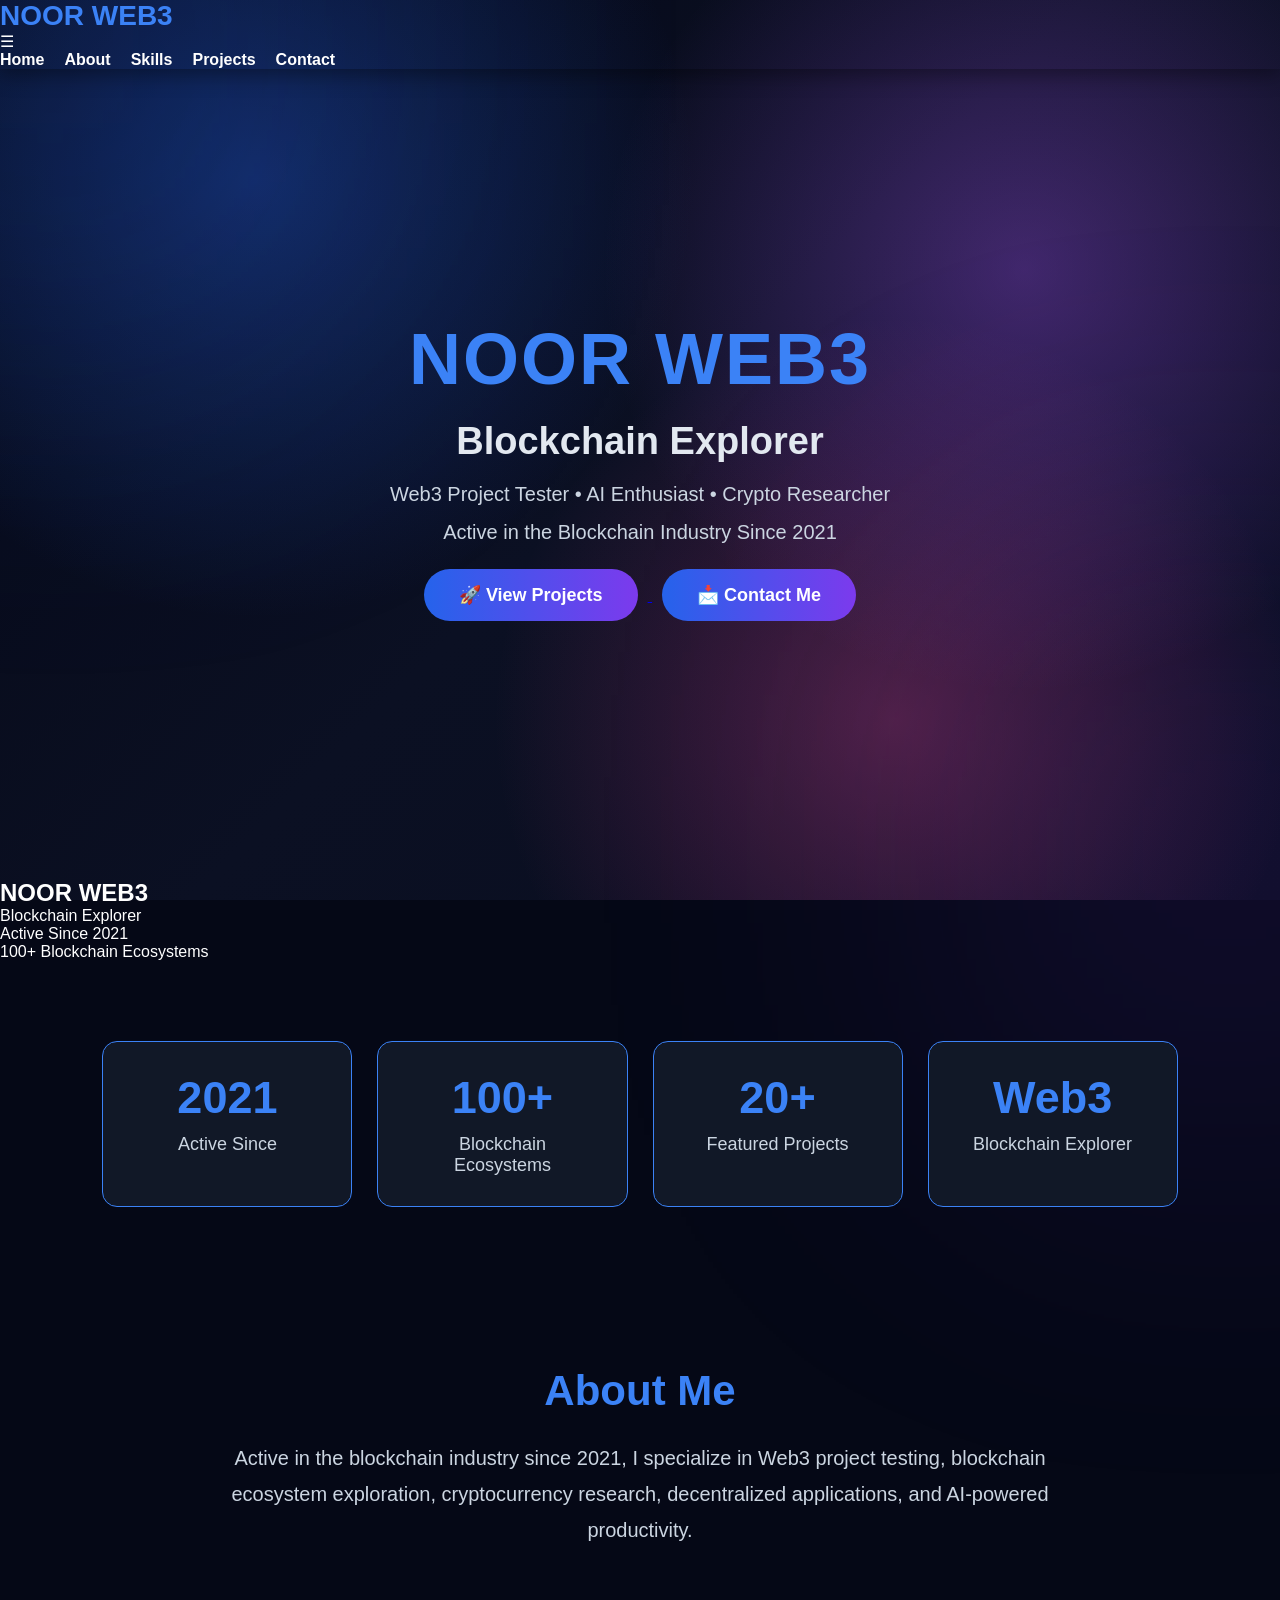
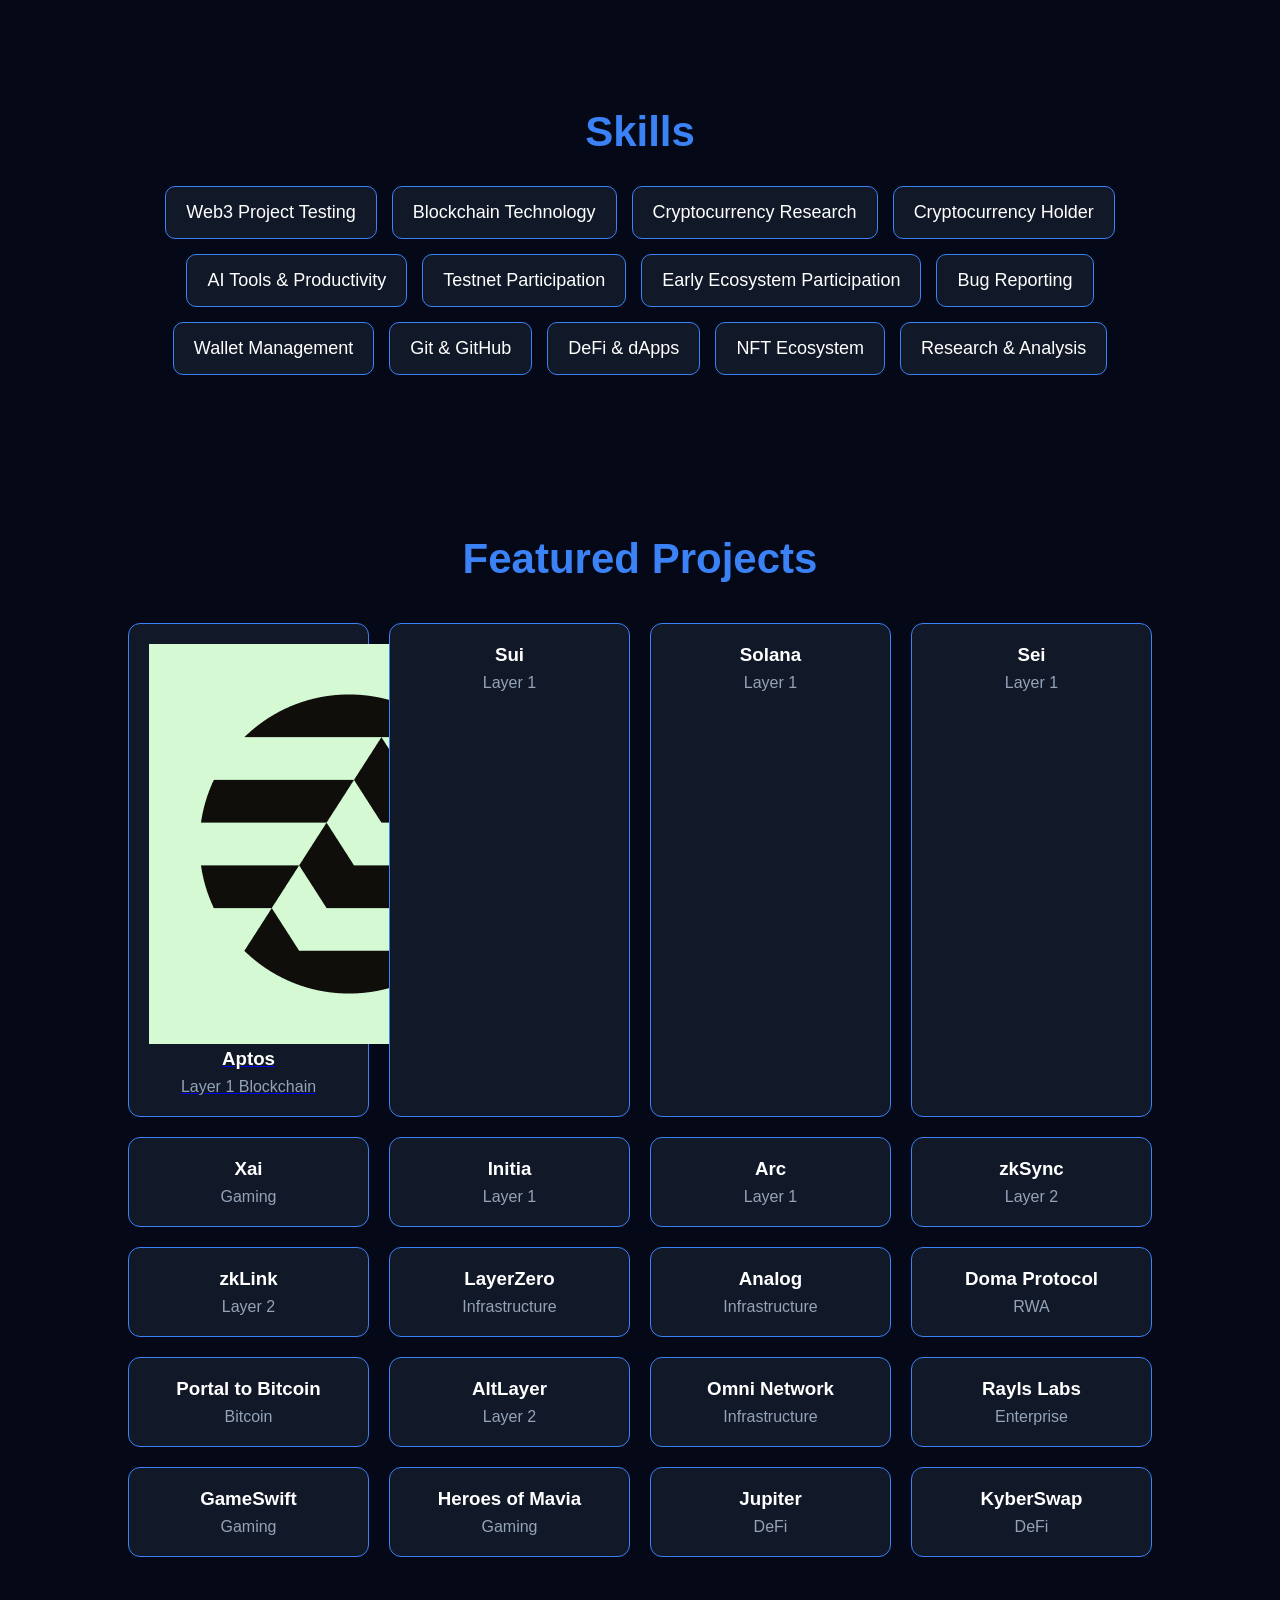
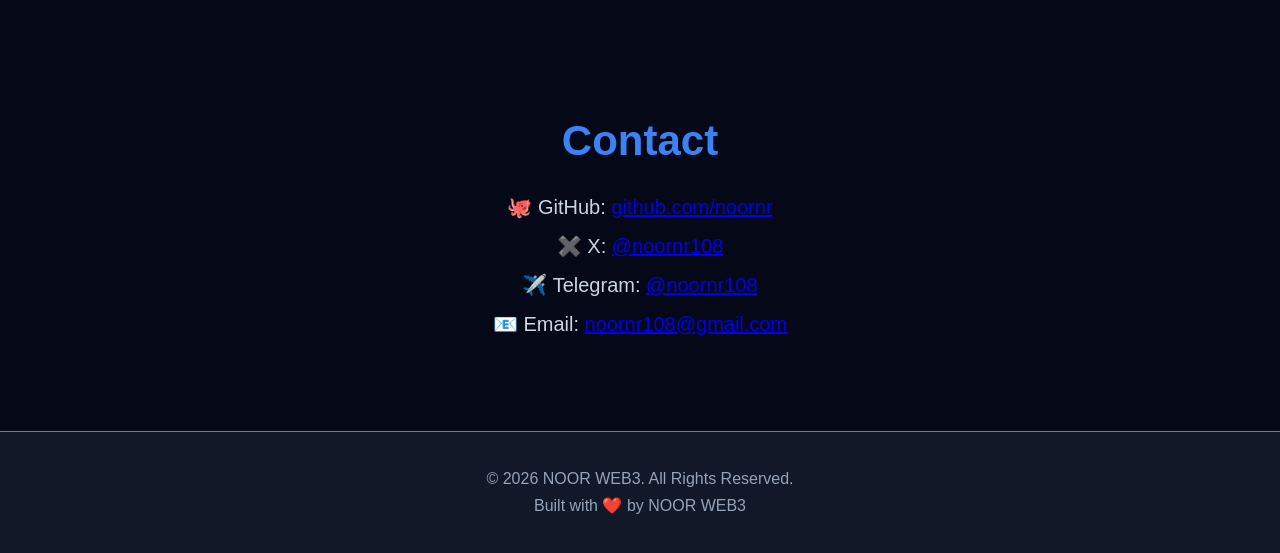
==== index.html @ 685652aa "Add type attribute to favicon link" ====
<!DOCTYPE html>
<html lang="en">
<head>
<meta charset="UTF-8">
<meta name="viewport" content="width=device-width, initial-scale=1.0">
<title>NOOR WEB3</title>
<link rel="stylesheet" href="style.css">
  <link rel="icon" type="image/png" href="assets/images/favicon.png">
</head>
<body>

<nav>

<div class="logo">NOOR WEB3</div>

<div class="menu-btn" id="menuBtn">
☰
</div>

<ul id="navMenu">
<li><a href="#home">Home</a></li>
<li><a href="#about">About</a></li>
<li><a href="#skills">Skills</a></li>
<li><a href="#projects">Projects</a></li>
<li><a href="#contact">Contact</a></li>
</ul>

</nav>
<section id="home" class="hero">

<div class="glass-card">

<h1>NOOR WEB3</h1>

<h2>Blockchain Explorer</h2>

<p>
Web3 Project Tester • AI Enthusiast • Crypto Researcher
</p>

<p>
Active in the Blockchain Industry Since 2021
</p>

<a href="#projects">
<button>🚀 View Projects</button>
</a>

<a href="#contact">
<button>📩 Contact Me</button>
</a>

</div>

</section>
  <section class="profile glass-card">

<h2>NOOR WEB3</h2>

<p>Blockchain Explorer</p>

<p>Active Since 2021</p>

<p>100+ Blockchain Ecosystems</p>

  </section>
  <section class="stats">

<div class="card">
<h3>2021</h3>
<p>Active Since</p>
</div>

<div class="card">
<h3>100+</h3>
<p>Blockchain Ecosystems</p>
</div>

<div class="card">
<h3>20+</h3>
<p>Featured Projects</p>
</div>

<div class="card">
<h3>Web3</h3>
<p>Blockchain Explorer</p>
</div>

  </section>
<section id="about" class="about">

<h2>About Me</h2>

<p>
Active in the blockchain industry since 2021, I specialize in Web3 project testing, blockchain ecosystem exploration, cryptocurrency research, decentralized applications, and AI-powered productivity.
</p>
</section>
  <section id="skills" class="skills">

<h2>Skills</h2>

<div class="skill-box">

<div>Web3 Project Testing</div>
<div>Blockchain Technology</div>
<div>Cryptocurrency Research</div>
<div>Cryptocurrency Holder</div>
<div>AI Tools & Productivity</div>
<div>Testnet Participation</div>
<div>Early Ecosystem Participation</div>
<div>Bug Reporting</div>
<div>Wallet Management</div>
<div>Git & GitHub</div>
<div>DeFi & dApps</div>
<div>NFT Ecosystem</div>
<div>Research & Analysis</div>

</div>

  </section>
  <section id="projects" class="projects">

<h2>Featured Projects</h2>

<div class="project-grid">

<a href="https://aptosfoundation.org/" target="_blank" class="project-link">
<div class="project-card">

<img src="assets/images/projects/aptos.png" alt="Aptos Logo">

<h3>Aptos</h3>

<p>Layer 1 Blockchain</p>

</div>
</a>
<div class="project-card"><h3>Sui</h3><p>Layer 1</p></div>
<div class="project-card"><h3>Solana</h3><p>Layer 1</p></div>
<div class="project-card"><h3>Sei</h3><p>Layer 1</p></div>
<div class="project-card"><h3>Xai</h3><p>Gaming</p></div>
<div class="project-card"><h3>Initia</h3><p>Layer 1</p></div>
<div class="project-card"><h3>Arc</h3><p>Layer 1</p></div>
<div class="project-card"><h3>zkSync</h3><p>Layer 2</p></div>
<div class="project-card"><h3>zkLink</h3><p>Layer 2</p></div>
<div class="project-card"><h3>LayerZero</h3><p>Infrastructure</p></div>
<div class="project-card"><h3>Analog</h3><p>Infrastructure</p></div>
<div class="project-card"><h3>Doma Protocol</h3><p>RWA</p></div>
<div class="project-card"><h3>Portal to Bitcoin</h3><p>Bitcoin</p></div>
<div class="project-card"><h3>AltLayer</h3><p>Layer 2</p></div>
<div class="project-card"><h3>Omni Network</h3><p>Infrastructure</p></div>
<div class="project-card"><h3>Rayls Labs</h3><p>Enterprise</p></div>
<div class="project-card"><h3>GameSwift</h3><p>Gaming</p></div>
<div class="project-card"><h3>Heroes of Mavia</h3><p>Gaming</p></div>
<div class="project-card"><h3>Jupiter</h3><p>DeFi</p></div>
<div class="project-card"><h3>KyberSwap</h3><p>DeFi</p></div>

</div>

  </section>

<section id="contact" class="contact">

<h2>Contact</h2>

<p>🐙 GitHub:
<a href="https://github.com/noornr" target="_blank">
github.com/noornr
</a>
</p>

<p>✖️ X:
<a href="https://x.com/noornr108" target="_blank">
@noornr108
</a>
</p>

<p>✈️ Telegram:
<a href="https://t.me/noornr108" target="_blank">
@noornr108
</a>
</p>

<p>📧 Email:
<a href="mailto:noornr108@gmail.com">
noornr108@gmail.com
</a>
</p>
</section>
<footer>

<p>© 2026 NOOR WEB3. All Rights Reserved.</p>

<p>Built with ❤️ by NOOR WEB3</p>

</footer>
  <button id="topBtn">⬆ Top</button>
<script src="script.js"></script>

</body>
</html>
---- style.css ----
body{
font-family:Arial,sans-serif;
background:#050816;
background-image:
radial-gradient(circle at 20% 20%,rgba(37,99,235,.35),transparent 35%),
radial-gradient(circle at 80% 30%,rgba(168,85,247,.35),transparent 35%),
radial-gradient(circle at 70% 80%,rgba(236,72,153,.30),transparent 35%),
linear-gradient(135deg,#050816,#0b1023,#090d1f);
background-attachment:fixed;
color:#fff;
overflow-x:hidden;
}
html{
scroll-behavior:smooth;
}
*{
margin:0;
padding:0;
box-sizing:border-box;
}

.logo{
font-size:28px;
font-weight:bold;
color:#3b82f6;
}

nav ul{
display:flex;
list-style:none;
gap:20px;
}

nav ul li a{
color:white;
text-decoration:none;
font-weight:bold;
transition:.3s;
}

nav ul li a:hover{
color:#3b82f6;
}
.hero{
height:90vh;
display:flex;
flex-direction:column;
justify-content:center;
align-items:center;
text-align:center;
padding:20px;
position:relative;
overflow:hidden;
}
.hero h1{
font-size:72px;
font-weight:800;
letter-spacing:2px;
color:#3b82f6;
animation:glow 2s infinite;
margin-bottom:20px;
}

.hero h2{
font-size:38px;
color:#e2e8f0;
margin-bottom:20px;
font-weight:600;
}

.hero p{
font-size:20px;
color:#cbd5e1;
margin-bottom:15px;
}
.stats{
display:grid;
grid-template-columns:repeat(auto-fit,minmax(220px,1fr));
gap:25px;
padding:80px 8%;
}

.card{
background:#111827;
border:1px solid #3b82f6;
border-radius:15px;
padding:30px;
text-align:center;
transition:all .4s ease;
cursor:pointer;
}

.card:hover{
transform:translateY(-12px) scale(1.05);
box-shadow:0 0 30px rgba(59,130,246,.8);
border-color:#60a5fa;
}

.card h3{
font-size:45px;
color:#3b82f6;
margin-bottom:10px;
}

.card p{
color:#cbd5e1;
font-size:18px;
}
.about{
padding:80px 10%;
text-align:center;
}

.about h2{
font-size:42px;
color:#3b82f6;
margin-bottom:25px;
}

.about p{
max-width:900px;
margin:auto;
font-size:20px;
line-height:1.8;
color:#cbd5e1;
}
.projects{
padding:80px 10%;
text-align:center;
}

.projects h2{
font-size:42px;
color:#3b82f6;
margin-bottom:40px;
}

.project-grid{
display:grid;
grid-template-columns:repeat(auto-fit,minmax(220px,1fr));
gap:20px;
}

.project-card{
background:#111827;
border:1px solid #3b82f6;
border-radius:12px;
padding:20px;
transition:.3s;
}

.project-card:hover{
transform:translateY(-8px);
box-shadow:0 0 20px rgba(59,130,246,.5);
}

.project-card h3{
color:#fff;
margin-bottom:8px;
}

.project-card p{
color:#94a3b8;
}
.skills{
padding:80px 10%;
text-align:center;
}

.skills h2{
font-size:42px;
color:#3b82f6;
margin-bottom:30px;
}

.skill-box{
display:flex;
flex-wrap:wrap;
justify-content:center;
gap:15px;
}

.skill-box div{
background:#111827;
border:1px solid #3b82f6;
padding:15px 20px;
border-radius:10px;
font-size:18px;
transition:.3s;
}

.skill-box div:hover{
transform:translateY(-5px);
background:#1e293b;
}

.contact{
padding:80px 10%;
text-align:center;
}

.contact h2{
font-size:42px;
color:#3b82f6;
margin-bottom:30px;
}

.contact p{
font-size:20px;
color:#cbd5e1;
margin:15px 0;
}
nav{
z-index:1000;
box-shadow:0 5px 20px rgba(0,0,0,.4);
}

button{
padding:15px 35px;
margin:10px;
border:none;
border-radius:50px;
background:linear-gradient(90deg,#2563eb,#7c3aed);
color:white;
font-size:18px;
font-weight:bold;
cursor:pointer;
transition:.3s;
}

button:hover{
transform:translateY(-4px);
box-shadow:0 0 25px rgba(59,130,246,.7);
}
footer{
padding:30px;
background:#111827;
text-align:center;
border-top:1px solid #3b82f6;
}

footer p{
margin:8px 0;
color:#94a3b8;
font-size:16px;
}
body::before{
content:"";
position:fixed;
top:-200px;
left:-200px;
width:500px;
height:500px;
background:#2563eb;
filter:blur(180px);
opacity:.15;
z-index:-1;
}

body::after{
content:"";
position:fixed;
bottom:-200px;
right:-200px;
width:500px;
height:500px;
background:#7c3aed;
filter:blur(180px);
opacity:.15;
z-index:-1;
}
.project-card:hover{
transform:translateY(-10px) scale(1.03);
box-shadow:0 0 30px rgba(59,130,246,.6);
}
@keyframes glow{
0%{
text-shadow:0 0 5px #3b82f6;
}
50%{
text-shadow:0 0 20px #3b82f6,0 0 40px #7c3aed;
}
100%{
text-shadow:0 0 5px #3b82f6;
}
a{
color:#60a5fa;
text-decoration:none;
}

a:hover{
color:#93c5fd;
}
#topBtn{
position:fixed;
bottom:20px;
right:20px;
padding:12px 18px;
border:none;
border-radius:50%;
background:#2563eb;
color:white;
font-size:18px;
cursor:pointer;
display:none;
box-shadow:0 0 20px rgba(37,99,235,.6);
z-index:999;
}

#topBtn:hover{
background:#1d4ed8;
}
.project-link{
text-decoration:none;
color:inherit;
display:block;
}

.project-link:hover{
text-decoration:none;
}

.project-card img{
width:70px;
height:70px;
object-fit:contain;
margin-bottom:15px;
display:block;
margin-left:auto;
margin-right:auto;
}
@media (max-width:768px){

nav{
flex-direction:column;
padding:15px;
}

nav ul{
flex-wrap:wrap;
justify-content:center;
gap:12px;
margin-top:15px;
}

.hero h1{
font-size:48px;
}

.hero h2{
font-size:28px;
}

.hero p{
font-size:18px;
}

.stats,
.project-grid{
grid-template-columns:1fr;
}

.profile{
margin:30px 15px;
}

button{
width:100%;
max-width:300px;
}

}
.menu-btn{
display:none;
font-size:30px;
cursor:pointer;
color:white;
}

@media(max-width:768px){

.menu-btn{
display:block;
}

nav ul{
display:none;
flex-direction:column;
width:100%;
text-align:center;
margin-top:20px;
}

nav ul.active{
display:flex;
}

}
.hidden{
opacity:0;
transform:translateY(50px);
transition:all .8s ease;
}

.show{
opacity:1;
transform:translateY(0);
}
.hero-buttons{
display:flex;
gap:20px;
flex-wrap:wrap;
justify-content:center;
margin-top:25px;
}

.typing{
font-size:22px;
font-weight:bold;
color:#60a5fa;
}

.since{
font-size:18px;
color:#94a3b8;
margin-top:10px;
}
.hero{
position:relative;
overflow:hidden;
}

.hero::before{
content:"";
position:absolute;
width:350px;
height:350px;
background:#2563eb;
border-radius:50%;
filter:blur(140px);
top:-120px;
left:-120px;
opacity:.25;
z-index:-1;
}

.hero::after{
content:"";
position:absolute;
width:350px;
height:350px;
background:#7c3aed;
border-radius:50%;
filter:blur(140px);
bottom:-120px;
right:-120px;
opacity:.25;
z-index:-1;
}
.project-card{
position:relative;
overflow:hidden;
}

.project-card::before{
content:"";
position:absolute;
top:-100%;
left:-100%;
width:200%;
height:200%;
background:linear-gradient(
45deg,
transparent,
rgba(255,255,255,.08),
transparent
);
transform:rotate(25deg);
transition:.7s;
}

.project-card:hover::before{
top:100%;
left:100%;
}
.profile{
max-width:650px;
margin:50px auto;
padding:35px;
background:rgba(17,24,39,.8);
border:1px solid rgba(59,130,246,.5);
border-radius:20px;
backdrop-filter:blur(12px);
text-align:center;
box-shadow:0 0 30px rgba(59,130,246,.25);
transition:.3s;
}

.profile:hover{
transform:translateY(-6px);
box-shadow:0 0 40px rgba(59,130,246,.45);
}

.profile h2{
color:#3b82f6;
margin-bottom:15px;
}

.profile p{
margin:10px 0;
color:#cbd5e1;
}
.glass-card{
max-width:1000px;
width:92%;
margin:auto;
padding:70px 45px;
background:rgba(15,23,42,.35);
backdrop-filter:blur(25px);
-webkit-backdrop-filter:blur(25px);
border:1px solid rgba(255,255,255,.08);
border-radius:35px;
position:relative;
overflow:hidden;
text-align:center;
box-shadow:
0 0 30px rgba(37,99,235,.35),
0 0 60px rgba(168,85,247,.25);
}

.glass-card::before{
content:"";
position:absolute;
top:0;
left:0;
right:0;
bottom:0;
padding:2px;
border-radius:35px;
background:linear-gradient(
90deg,
#00c6ff,
#3b82f6,
#7c3aed,
#ec4899,
#00c6ff
);

-webkit-mask:
linear-gradient(#fff 0 0) content-box,
linear-gradient(#fff 0 0);

-webkit-mask-composite:xor;
mask-composite:exclude;

pointer-events:none;
}

.glass-card:hover{
transform:translateY(-8px);
box-shadow:
0 0 45px rgba(59,130,246,.6),
0 0 80px rgba(236,72,153,.35);
}
button{
padding:16px 38px;
margin:12px;
border:none;
border-radius:50px;
background:linear-gradient(90deg,#0ea5ff,#7c3aed,#ec4899);
background-size:300% 300%;
color:white;
font-size:18px;
font-weight:bold;
cursor:pointer;
transition:.4s;
animation:gradientMove 5s linear infinite;
box-shadow:0 0 25px rgba(99,102,241,.5);
}

button:hover{
transform:translateY(-5px) scale(1.05);
box-shadow:0 0 45px rgba(236,72,153,.8);
}

@keyframes gradientMove{
0%{background-position:0% 50%;}
50%{background-position:100% 50%;}
100%{background-position:0% 50%;}
}
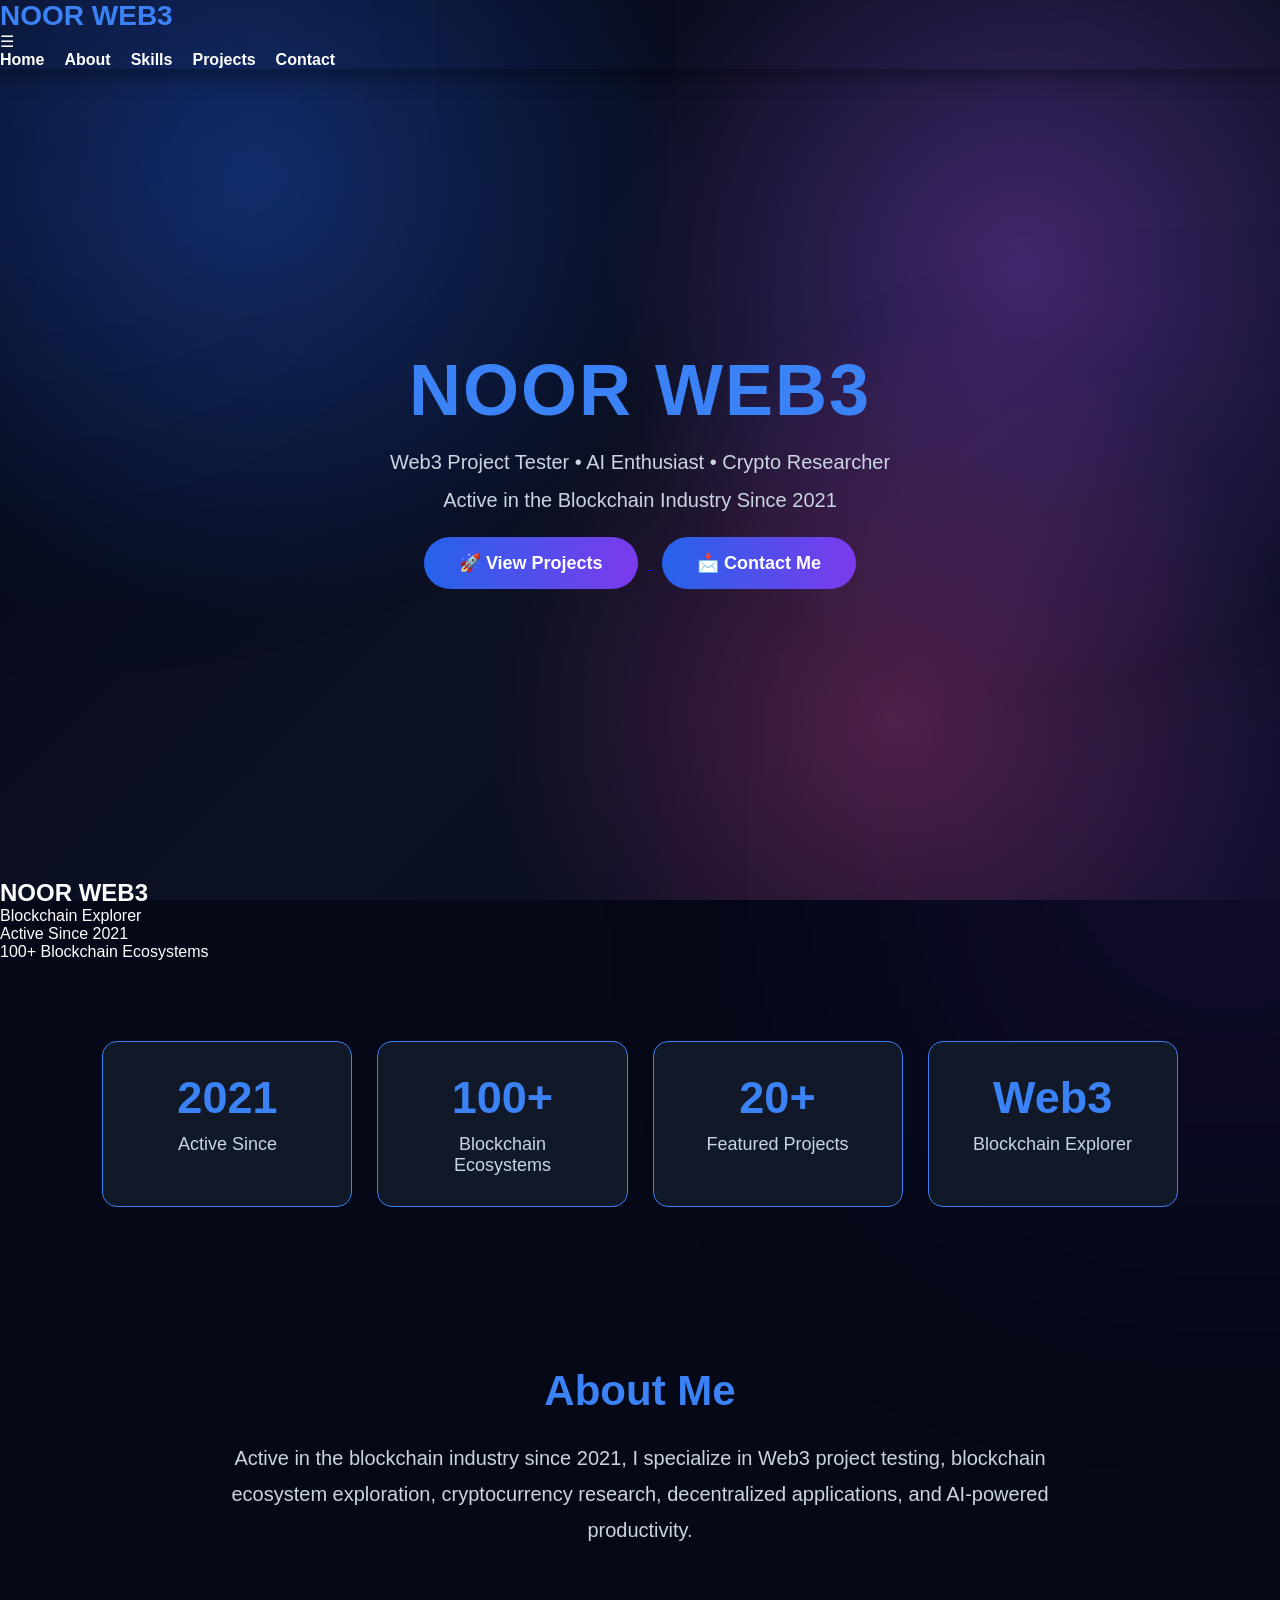
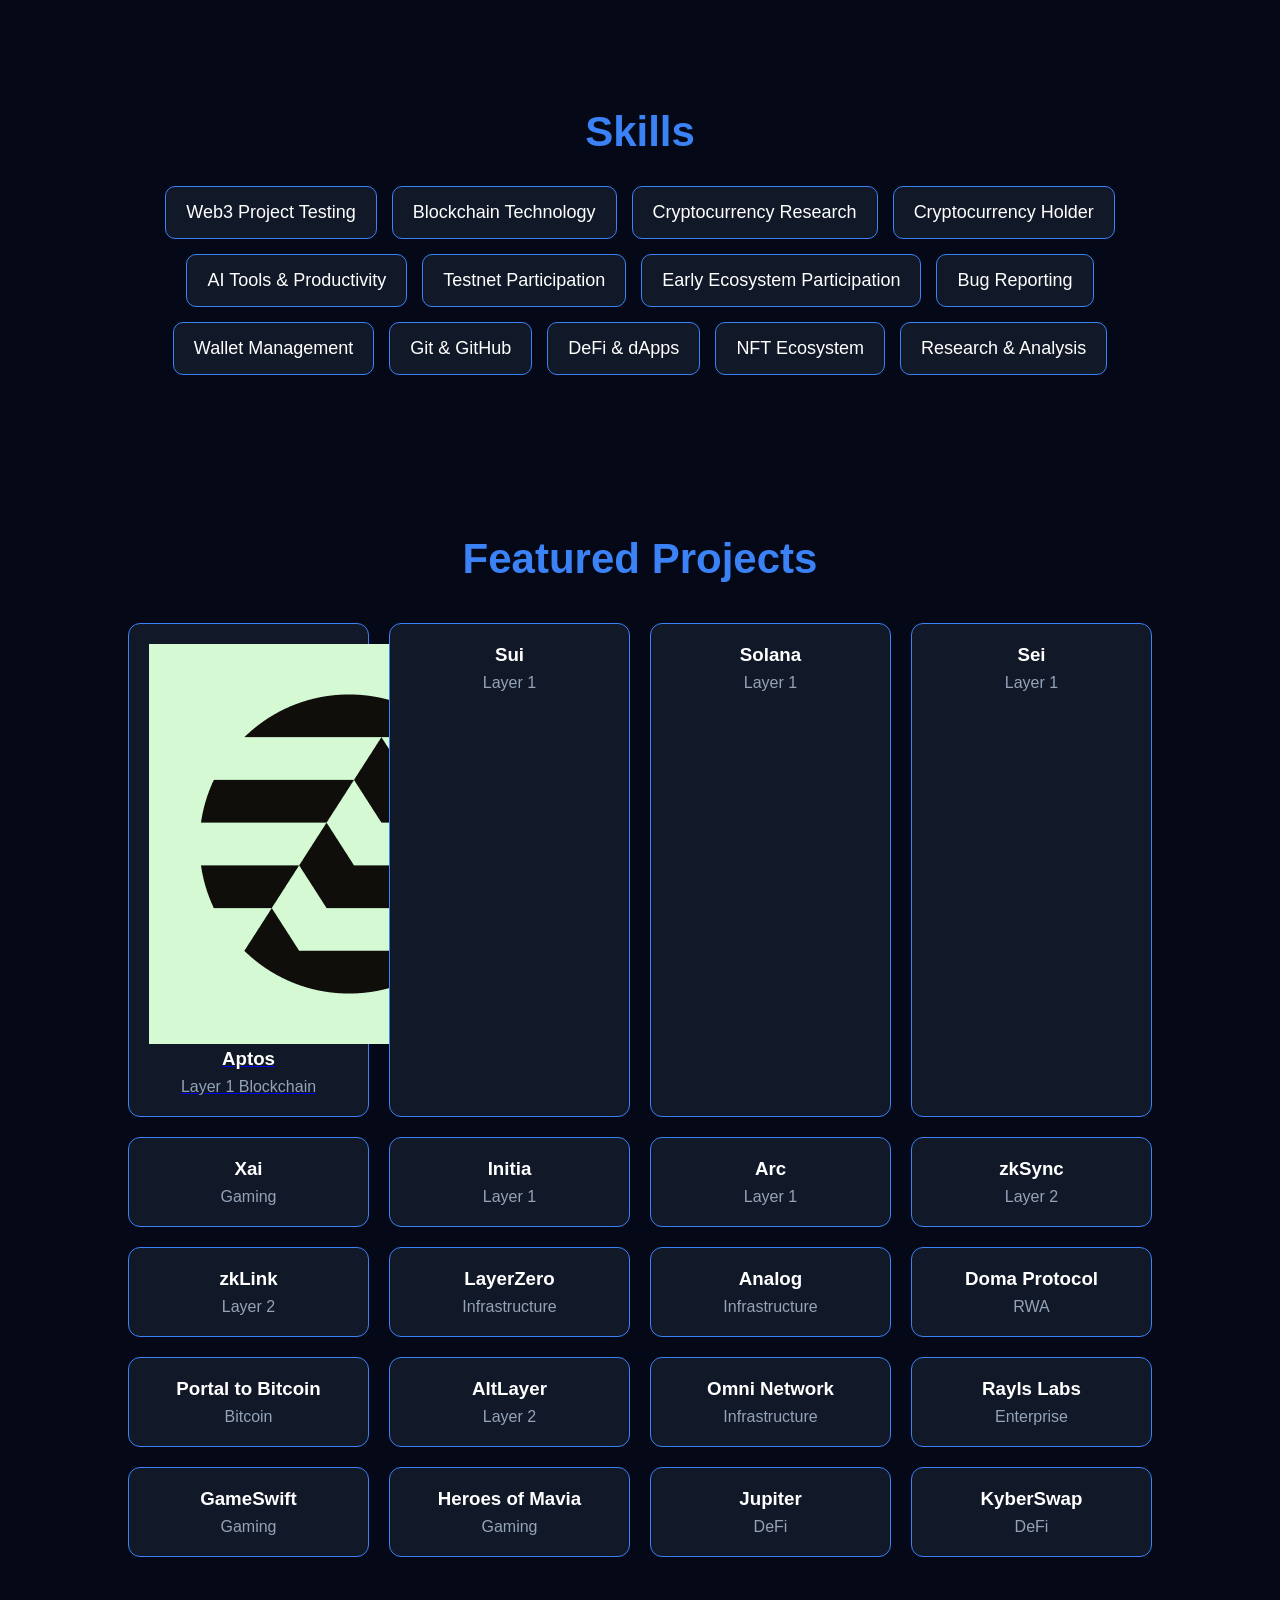
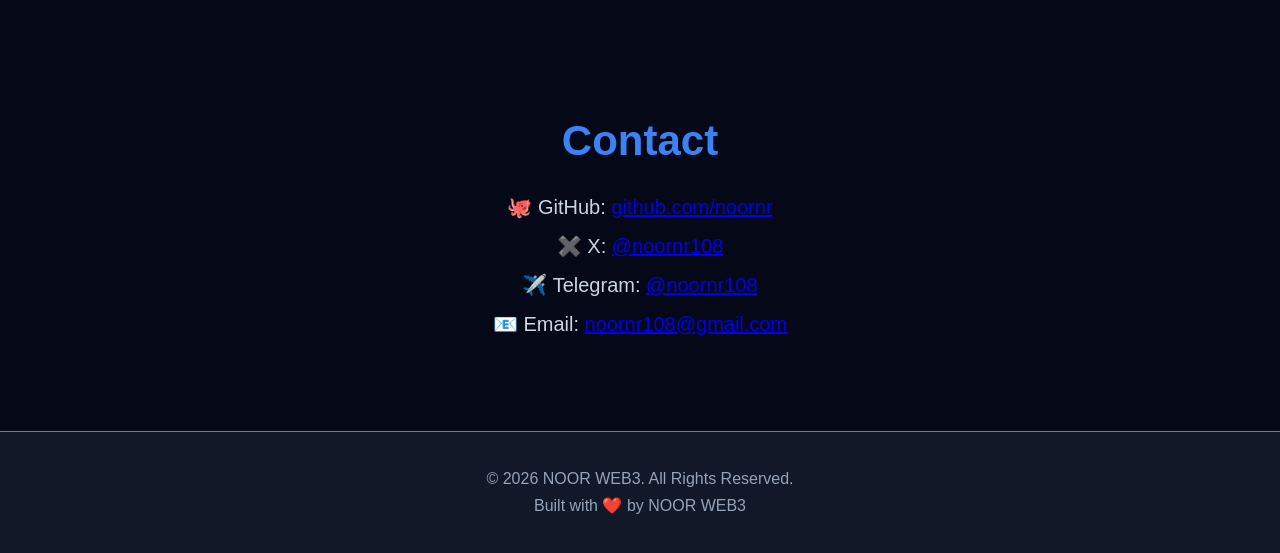
==== commit 95ce4035: "Update heading to include typing effect" ====
--- a/index.html
+++ b/index.html
@@ -32,7 +32,7 @@
 
 <h1>NOOR WEB3</h1>
 
-<h2>Blockchain Explorer</h2>
+<h2><span id="typing"></span></h2>
 
 <p>
 Web3 Project Tester • AI Enthusiast • Crypto Researcher
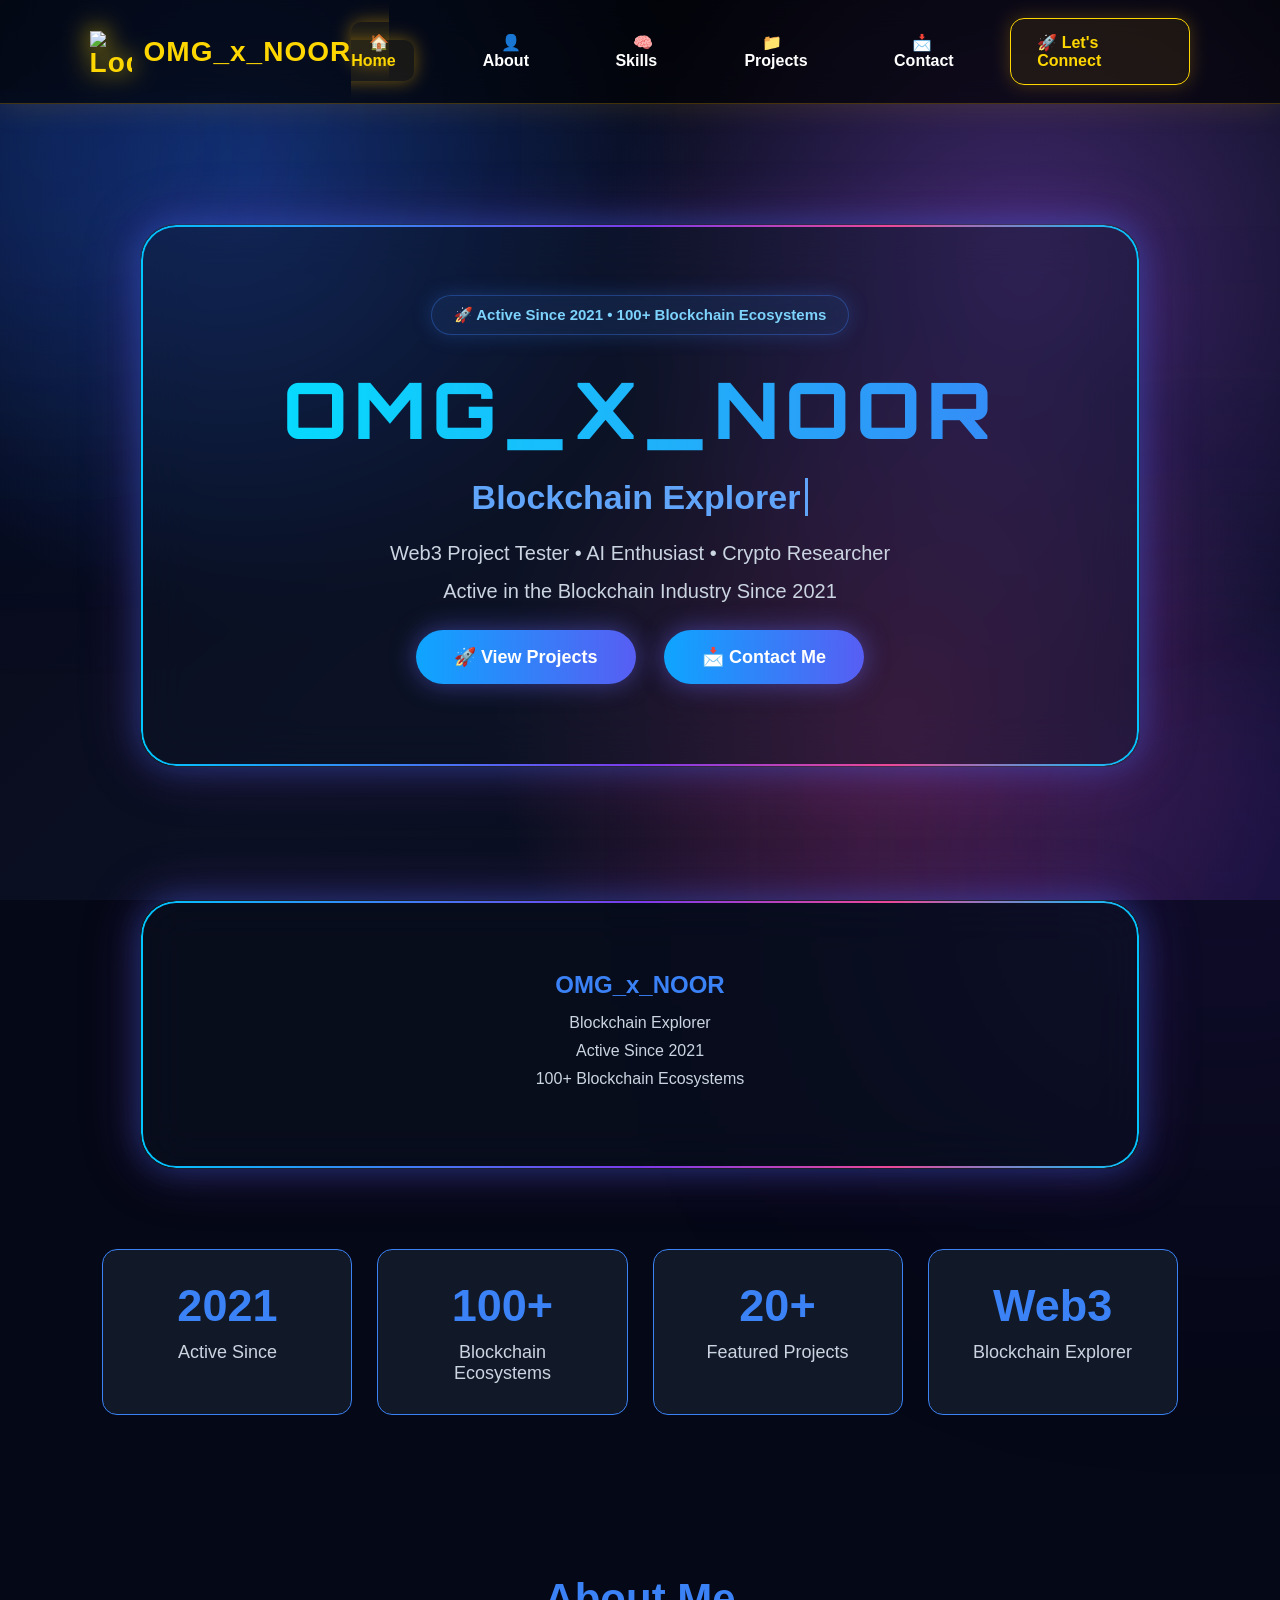
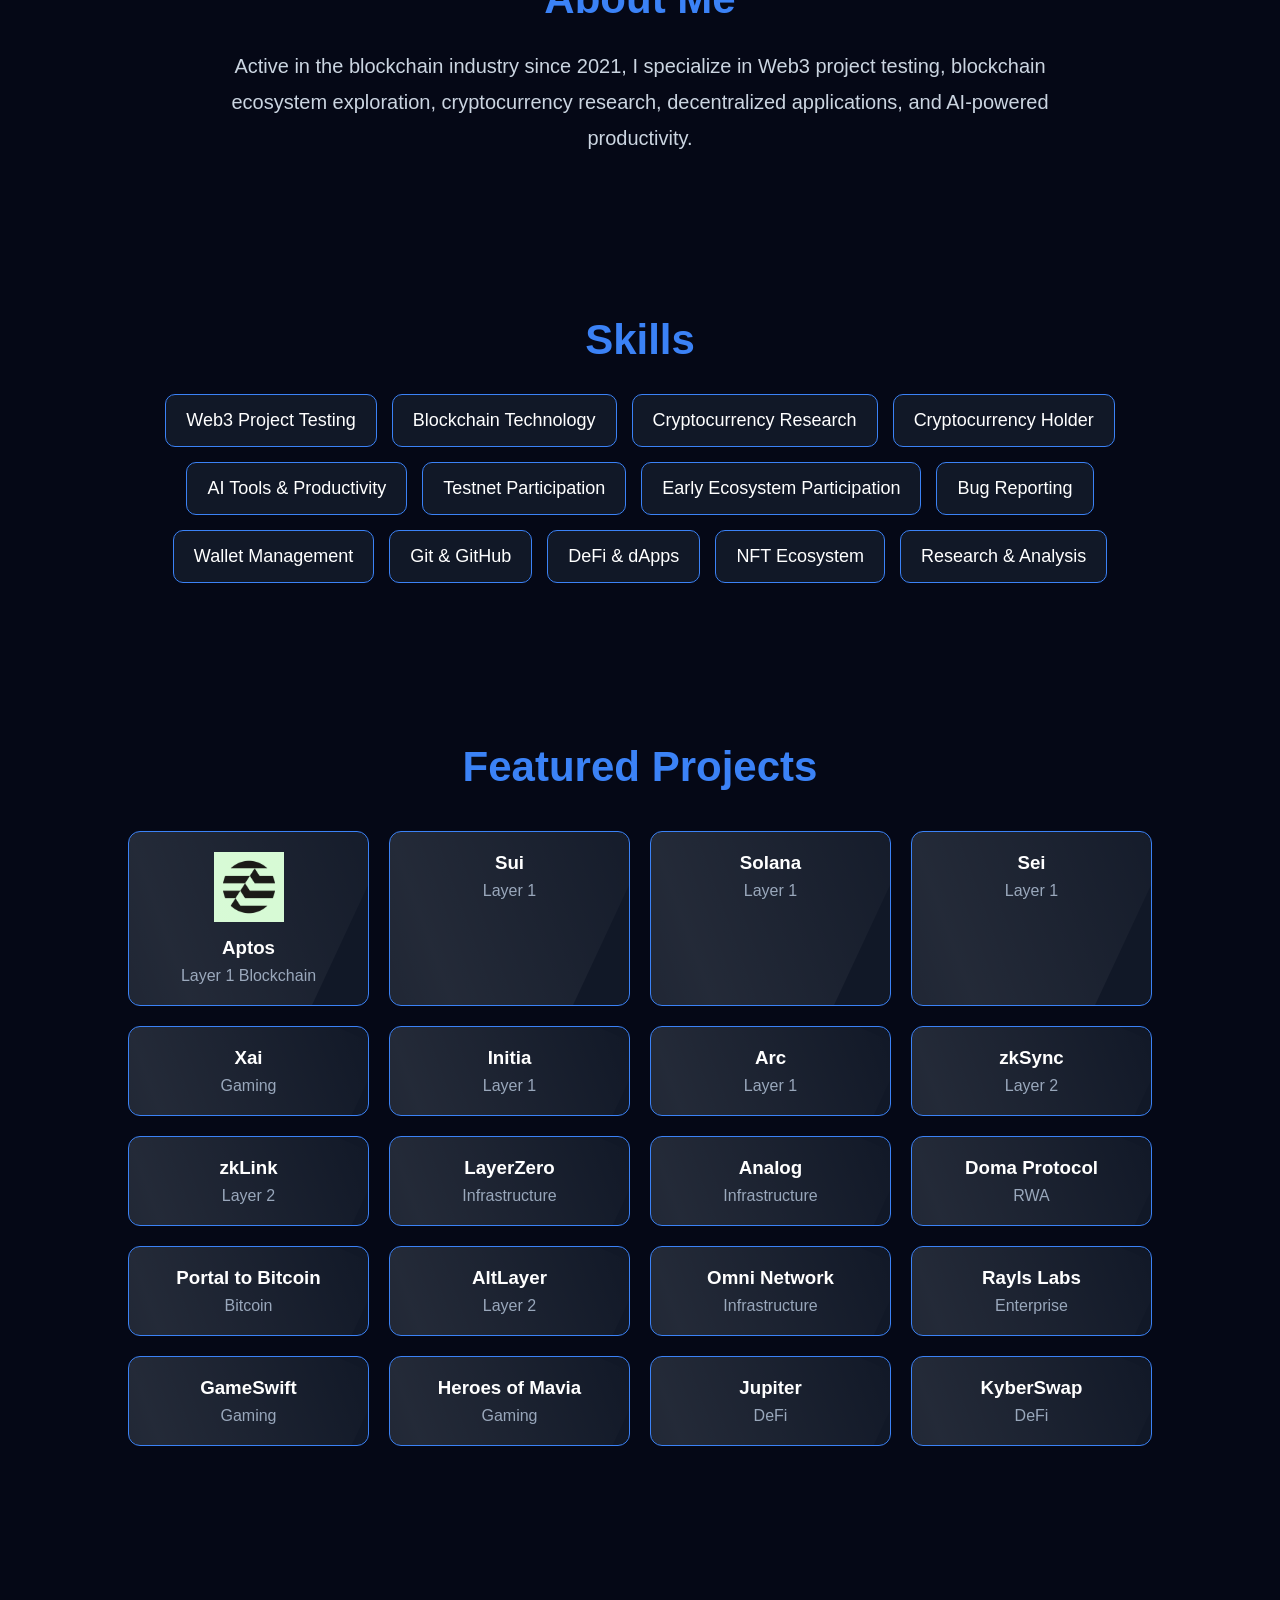
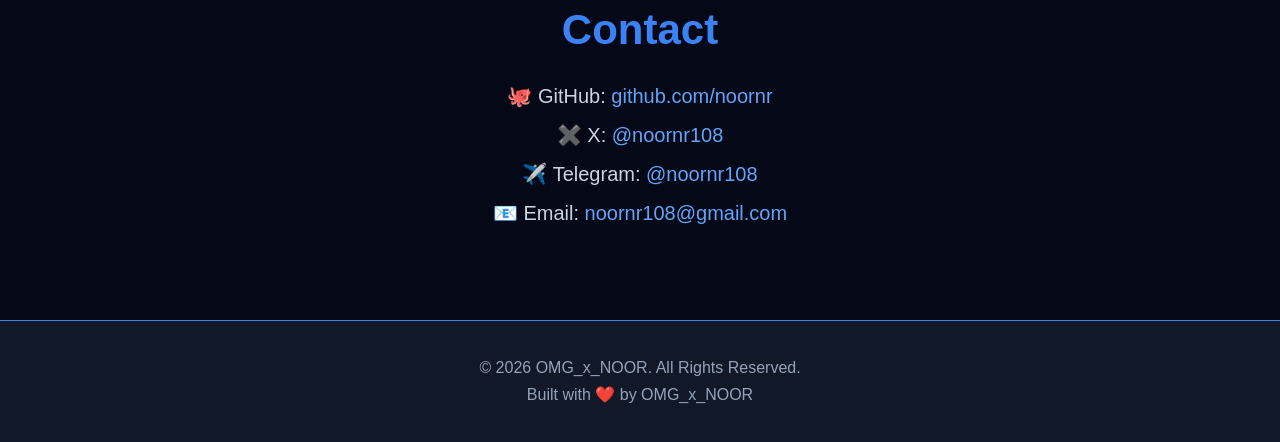
==== commit d3d854e1: "Clean up navigation section in index.html Removed unnecessary whitespace and adjusted formatting in " ====
--- a/index.html
+++ b/index.html
@@ -9,28 +9,35 @@
 </head>
 <body>
 
-<nav>
-
-<div class="logo">NOOR WEB3</div>
-
-<div class="menu-btn" id="menuBtn">
-☰
+<nav class="navbar">
+
+<div class="logo">
+<img src="assets/images/favicon.png" alt="Logo">
+<span>OMG_x_NOOR</span>
 </div>
 
 <ul id="navMenu">
-<li><a href="#home">Home</a></li>
-<li><a href="#about">About</a></li>
-<li><a href="#skills">Skills</a></li>
-<li><a href="#projects">Projects</a></li>
-<li><a href="#contact">Contact</a></li>
+<li><a class="active" href="#home">🏠 Home</a></li>
+<li><a href="#about">👤 About</a></li>
+<li><a href="#skills">🧠 Skills</a></li>
+<li><a href="#projects">📁 Projects</a></li>
+<li><a href="#contact">📩 Contact</a></li>
 </ul>
+
+<a href="#contact" class="connect-btn">
+🚀 Let's Connect
+</a>
+
+<div class="menu-btn" id="menuBtn">☰</div>
 
 </nav>
 <section id="home" class="hero">
 
 <div class="glass-card">
-
-<h1>NOOR WEB3</h1>
+<div class="hero-badge">
+🚀 Active Since 2021 • 100+ Blockchain Ecosystems
+</div>
+<h1>OMG_x_NOOR</h1>
 
 <h2><span id="typing"></span></h2>
 
@@ -55,7 +62,7 @@
 </section>
   <section class="profile glass-card">
 
-<h2>NOOR WEB3</h2>
+<h2>OMG_x_NOOR</h2>
 
 <p>Blockchain Explorer</p>
 
@@ -189,9 +196,9 @@
 </section>
 <footer>
 
-<p>© 2026 NOOR WEB3. All Rights Reserved.</p>
-
-<p>Built with ❤️ by NOOR WEB3</p>
+<p>© 2026 OMG_x_NOOR. All Rights Reserved.</p>
+
+<p>Built with ❤️ by OMG_x_NOOR</p>
 
 </footer>
   <button id="topBtn">⬆ Top</button>
--- a/style.css
+++ b/style.css
@@ -1,3 +1,4 @@
+@import url('https://fonts.googleapis.com/css2?family=Orbitron:wght@500;700;900&display=swap');
 body{
 font-family:Arial,sans-serif;
 background:#050816;
@@ -25,21 +26,123 @@
 color:#3b82f6;
 }
 
-nav ul{
+.navbar{
+
+position:fixed;
+top:0;
+left:0;
+width:100%;
+
 display:flex;
+justify-content:space-between;
+align-items:center;
+
+padding:18px 7%;
+
+background:rgba(0,0,0,.65);
+
+backdrop-filter:blur(18px);
+
+border-bottom:1px solid rgba(255,183,0,.25);
+
+z-index:9999;
+
+box-shadow:0 0 30px rgba(255,183,0,.15);
+
+}
+
+.logo{
+
+display:flex;
+align-items:center;
+gap:12px;
+
+font-size:28px;
+font-weight:800;
+
+color:#FFD700;
+
+letter-spacing:1px;
+
+}
+
+.logo img{
+
+width:42px;
+height:42px;
+
+filter:drop-shadow(0 0 12px gold);
+
+}
+
+.navbar ul{
+
+display:flex;
+gap:30px;
+
 list-style:none;
-gap:20px;
-}
-
-nav ul li a{
-color:white;
+
+}
+
+.navbar ul li a{
+
+color:#fff;
+
 text-decoration:none;
-font-weight:bold;
-transition:.3s;
-}
-
-nav ul li a:hover{
-color:#3b82f6;
+
+font-weight:600;
+
+padding:12px 18px;
+
+border-radius:10px;
+
+transition:.35s;
+
+}
+
+.navbar ul li a:hover,
+.navbar ul li a.active{
+
+color:#FFD700;
+
+box-shadow:0 0 18px rgba(255,183,0,.45);
+
+background:rgba(255,183,0,.08);
+
+}
+
+.connect-btn{
+
+padding:14px 26px;
+
+border-radius:14px;
+
+text-decoration:none;
+
+color:#FFD700;
+
+border:1px solid #FFD700;
+
+background:rgba(255,183,0,.08);
+
+font-weight:700;
+
+transition:.35s;
+
+box-shadow:0 0 18px rgba(255,183,0,.25);
+
+}
+
+.connect-btn:hover{
+
+background:#FFD700;
+
+color:#000;
+
+box-shadow:0 0 35px gold;
+
+transform:translateY(-3px);
+
 }
 .hero{
 height:90vh;
@@ -53,19 +156,24 @@
 overflow:hidden;
 }
 .hero h1{
-font-size:72px;
+font-family:'Orbitron',sans-serif;
+font-size:78px;
 font-weight:800;
-letter-spacing:2px;
-color:#3b82f6;
-animation:glow 2s infinite;
+letter-spacing:6px;
+text-transform:uppercase;
+background:linear-gradient(90deg,#00e5ff,#3b82f6,#7c3aed,#ec4899);
+background-size:300% 300%;
+-webkit-background-clip:text;
+-webkit-text-fill-color:transparent;
+animation:gradientMove 6s linear infinite;
 margin-bottom:20px;
 }
 
 .hero h2{
-font-size:38px;
-color:#e2e8f0;
-margin-bottom:20px;
+font-size:34px;
+color:#e5e7eb;
 font-weight:600;
+margin-bottom:25px;
 }
 
 .hero p{
@@ -211,8 +319,21 @@
 margin:15px 0;
 }
 nav{
+display:flex;
+justify-content:space-between;
+align-items:center;
+padding:20px 8%;
+position:sticky;
+top:0;
 z-index:1000;
-box-shadow:0 5px 20px rgba(0,0,0,.4);
+
+background:rgba(17,24,39,.65);
+backdrop-filter:blur(18px);
+-webkit-backdrop-filter:blur(18px);
+
+border-bottom:1px solid rgba(255,255,255,.08);
+
+box-shadow:0 8px 30px rgba(0,0,0,.35);
 }
 
 button{
@@ -272,16 +393,6 @@
 .project-card:hover{
 transform:translateY(-10px) scale(1.03);
 box-shadow:0 0 30px rgba(59,130,246,.6);
-}
-@keyframes glow{
-0%{
-text-shadow:0 0 5px #3b82f6;
-}
-50%{
-text-shadow:0 0 20px #3b82f6,0 0 40px #7c3aed;
-}
-100%{
-text-shadow:0 0 5px #3b82f6;
 }
 a{
 color:#60a5fa;
@@ -583,8 +694,51 @@
 box-shadow:0 0 45px rgba(236,72,153,.8);
 }
 
+a{
+color:#60a5fa;
+text-decoration:none;
+}
+
+@keyframes glow{
+0%{
+text-shadow:0 0 5px #3b82f6;
+}
+50%{
+text-shadow:0 0 20px #3b82f6,0 0 40px #7c3aed;
+}
+100%{
+text-shadow:0 0 5px #3b82f6;
+}
+}
+
 @keyframes gradientMove{
 0%{background-position:0% 50%;}
 50%{background-position:100% 50%;}
 100%{background-position:0% 50%;}
 }
+#typing{
+    color:#60a5fa;
+    font-weight:700;
+    border-right:3px solid #60a5fa;
+    padding-right:5px;
+    white-space:nowrap;
+}
+.hero-badge{
+display:inline-block;
+padding:10px 22px;
+margin-bottom:25px;
+border-radius:50px;
+background:rgba(59,130,246,.12);
+border:1px solid rgba(59,130,246,.35);
+color:#7dd3fc;
+font-size:15px;
+font-weight:600;
+backdrop-filter:blur(12px);
+-webkit-backdrop-filter:blur(12px);
+box-shadow:0 0 20px rgba(59,130,246,.25);
+}
+body{
+
+padding-top:90px;
+
+}
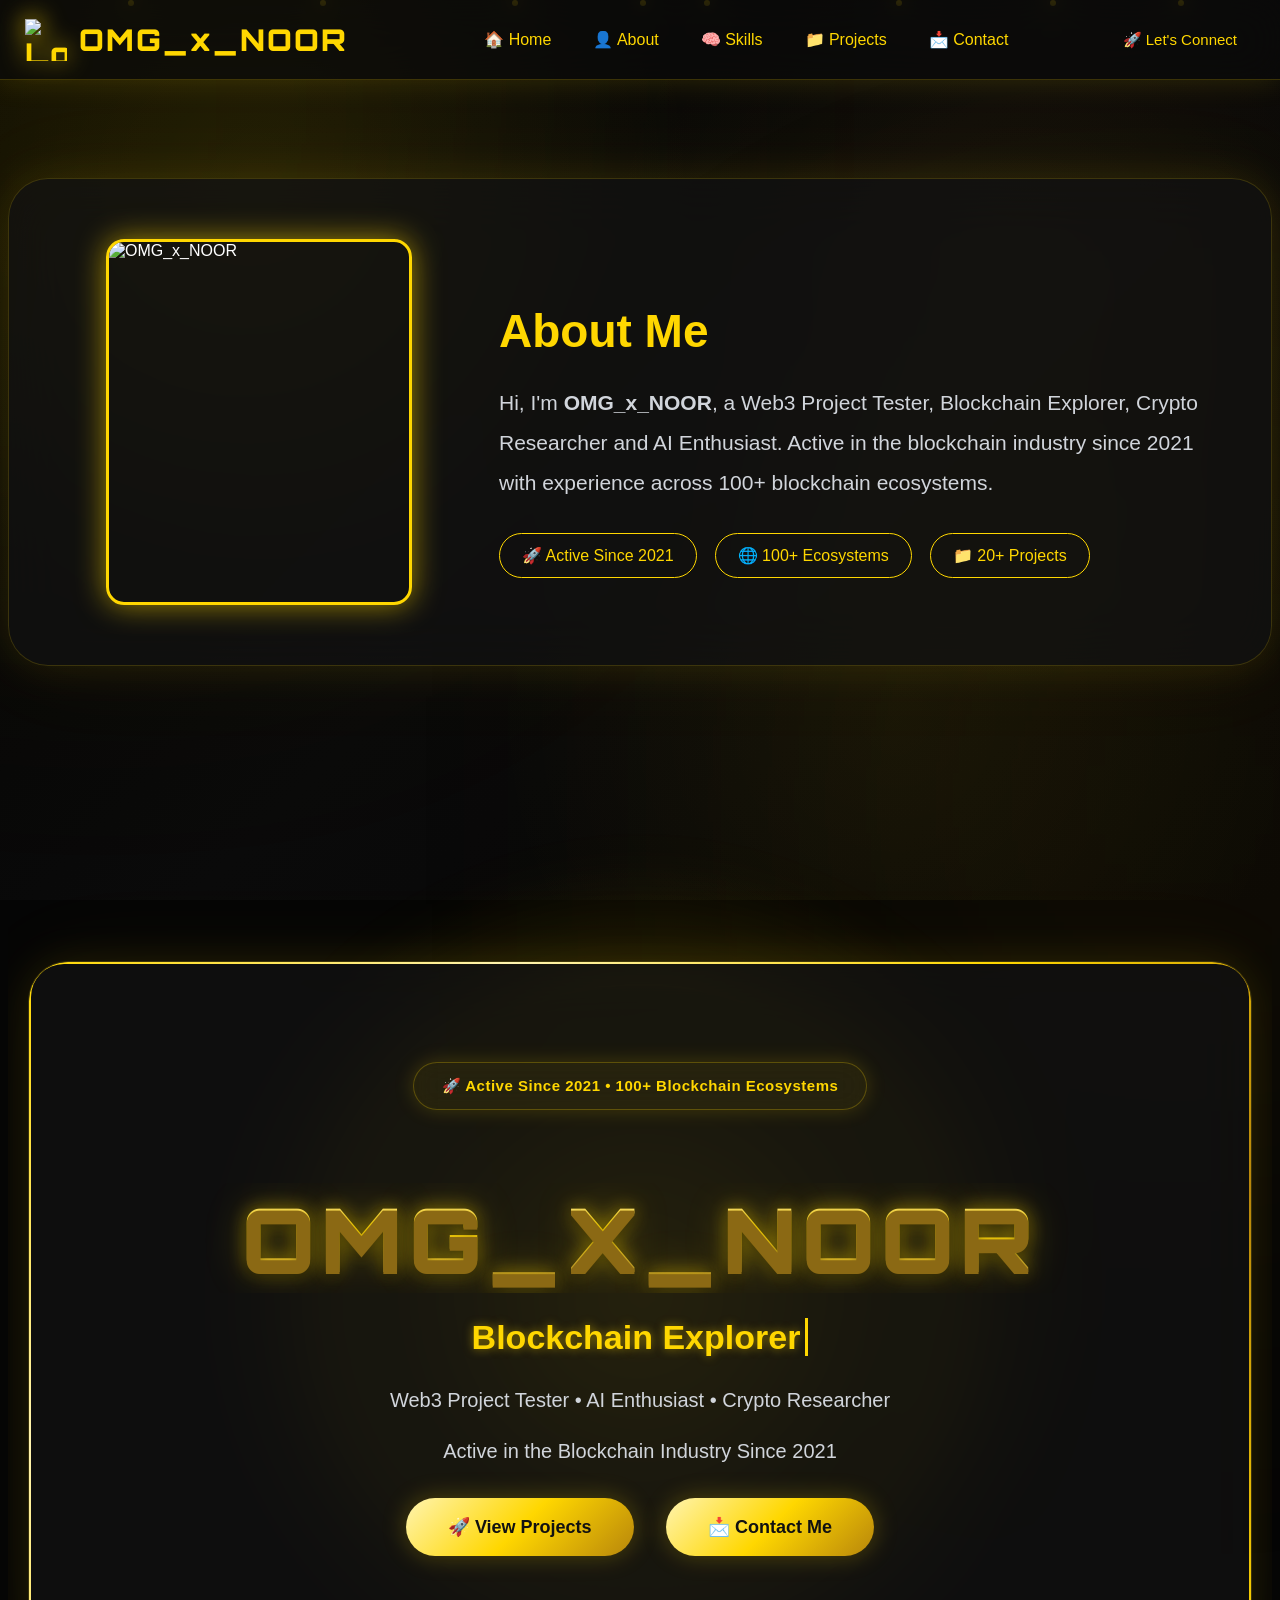
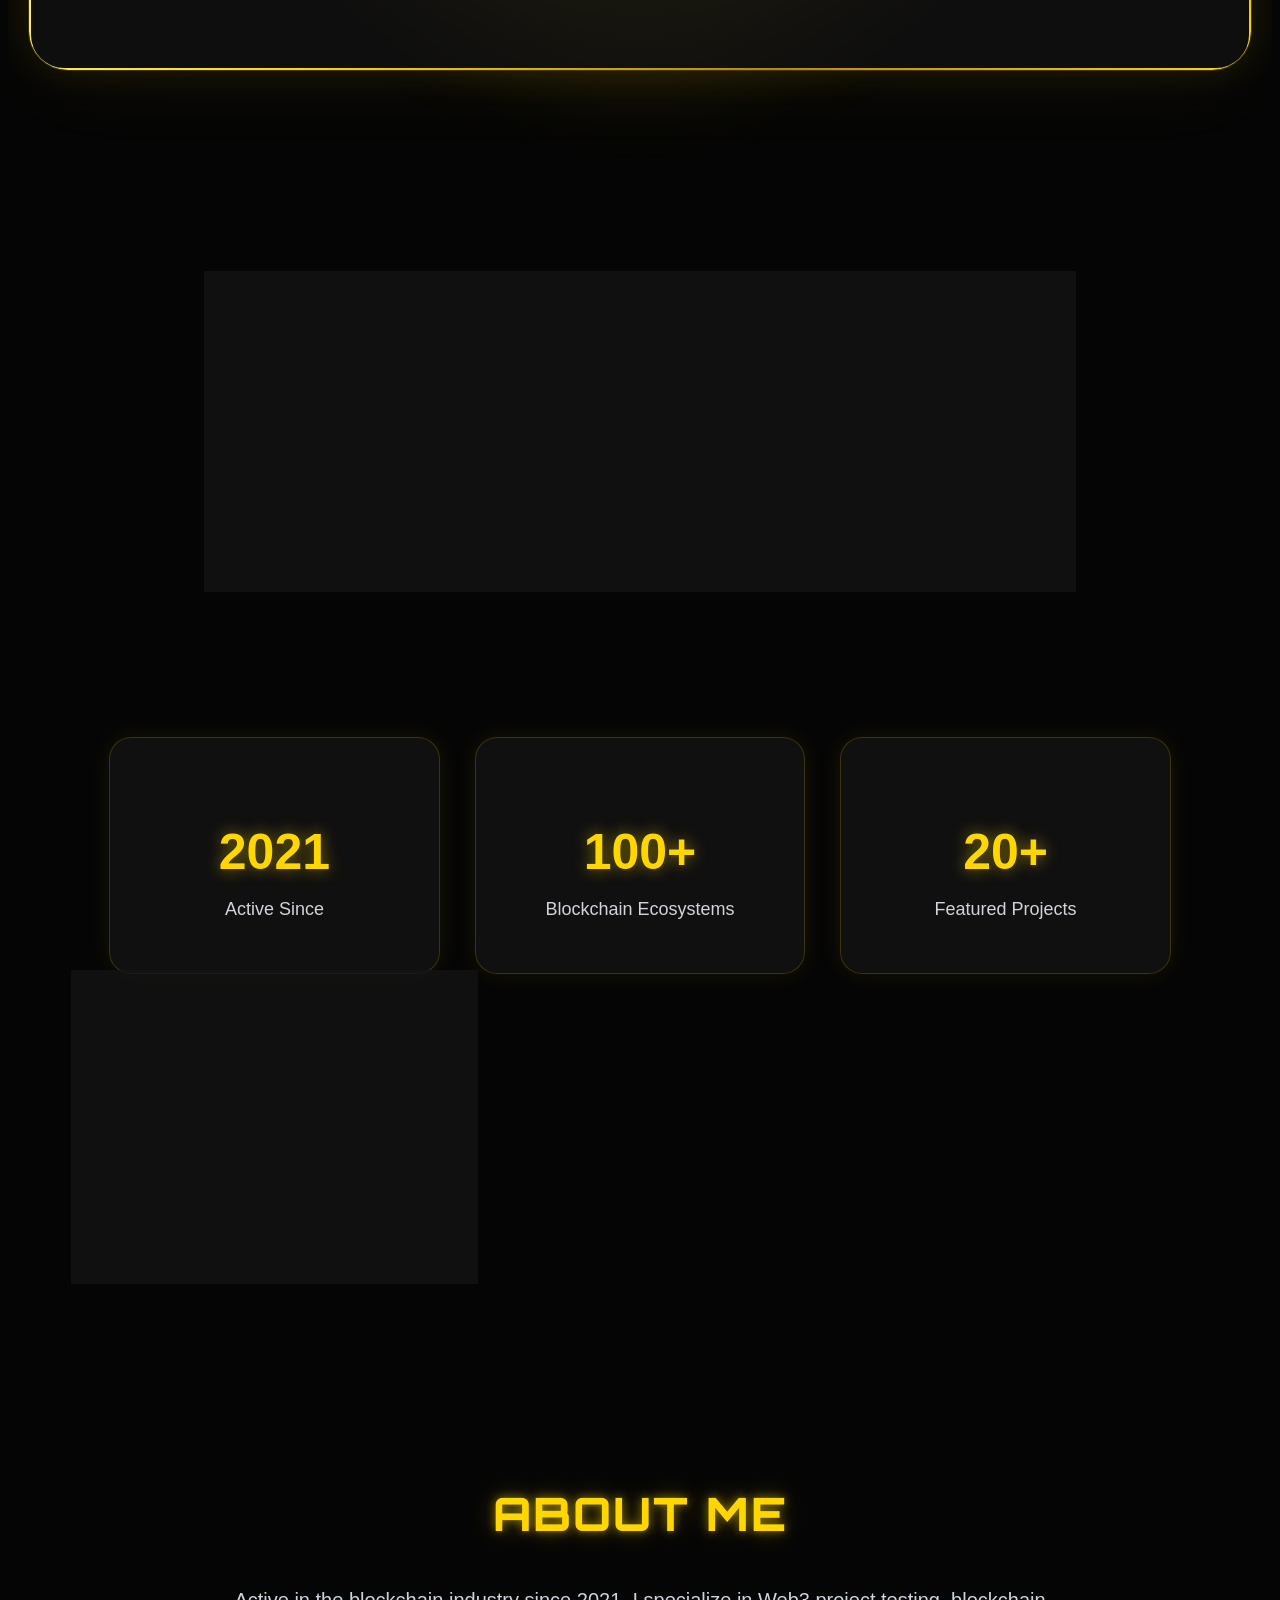
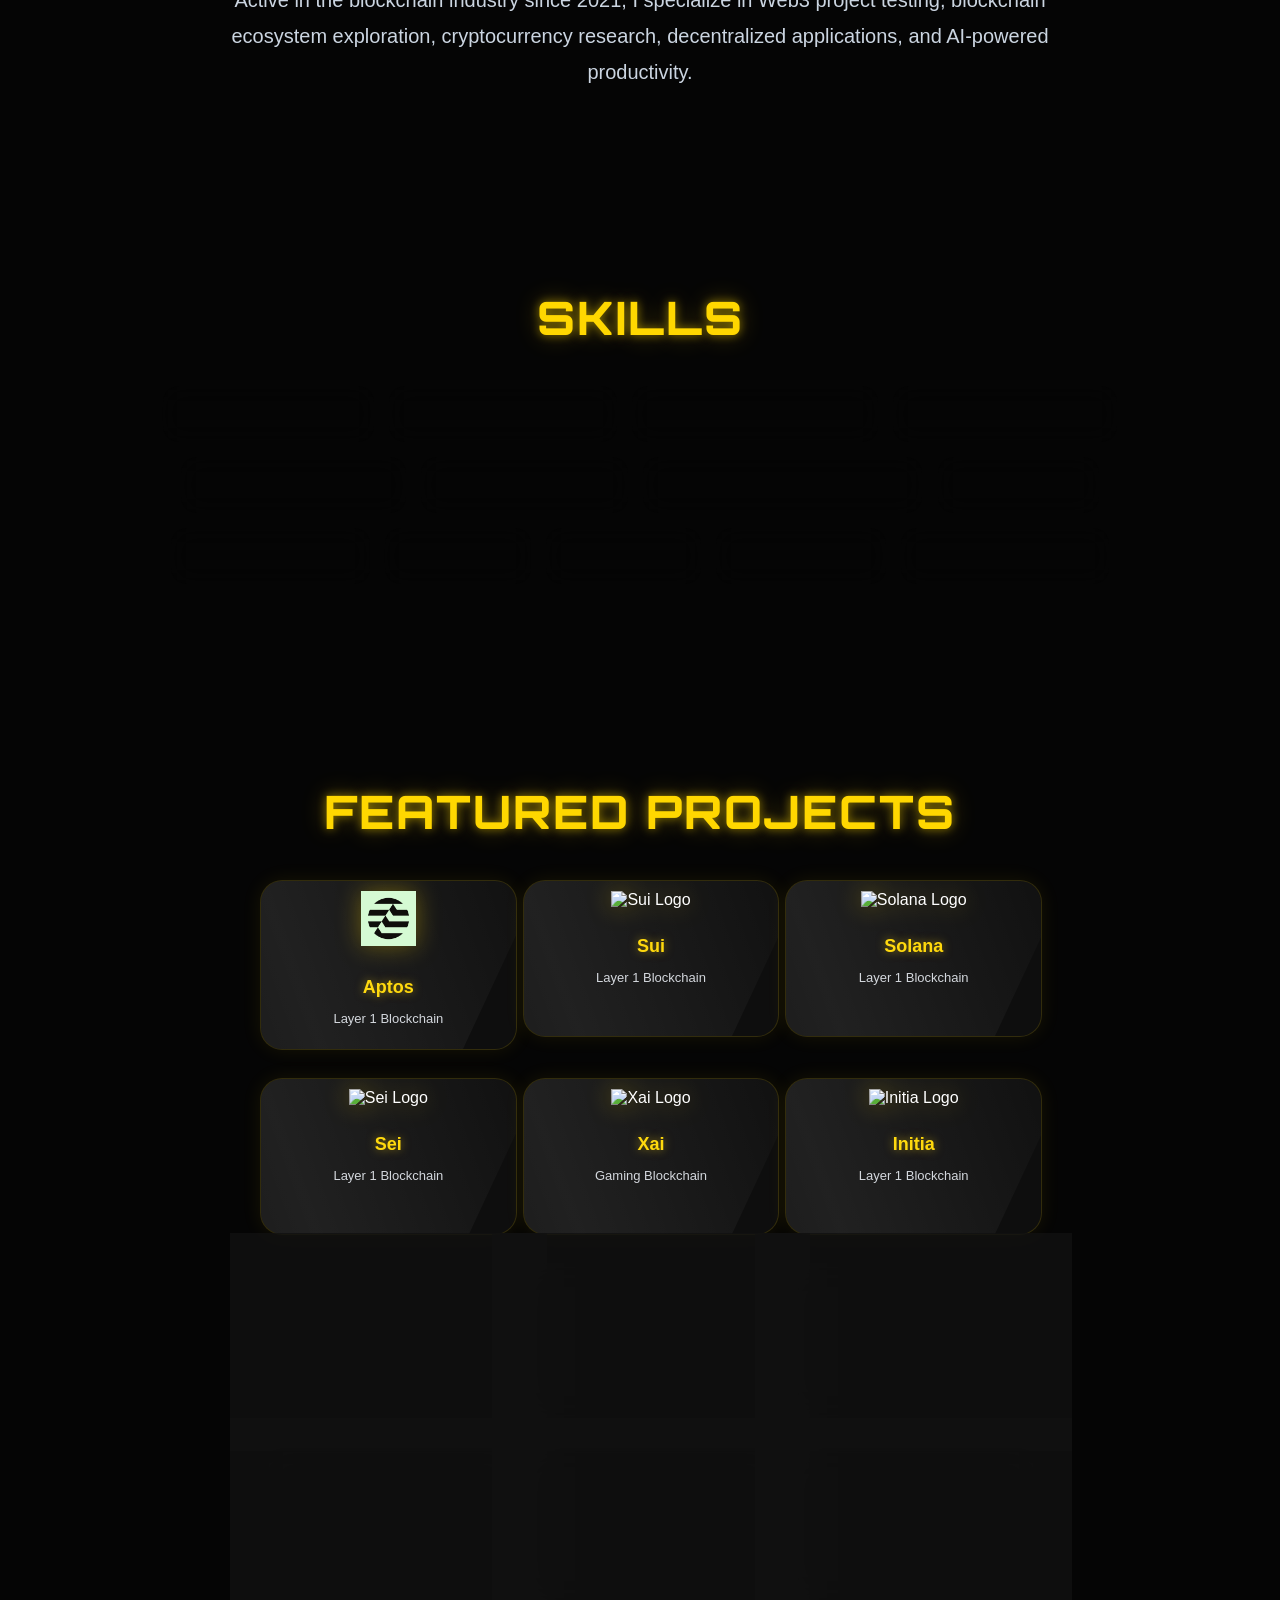
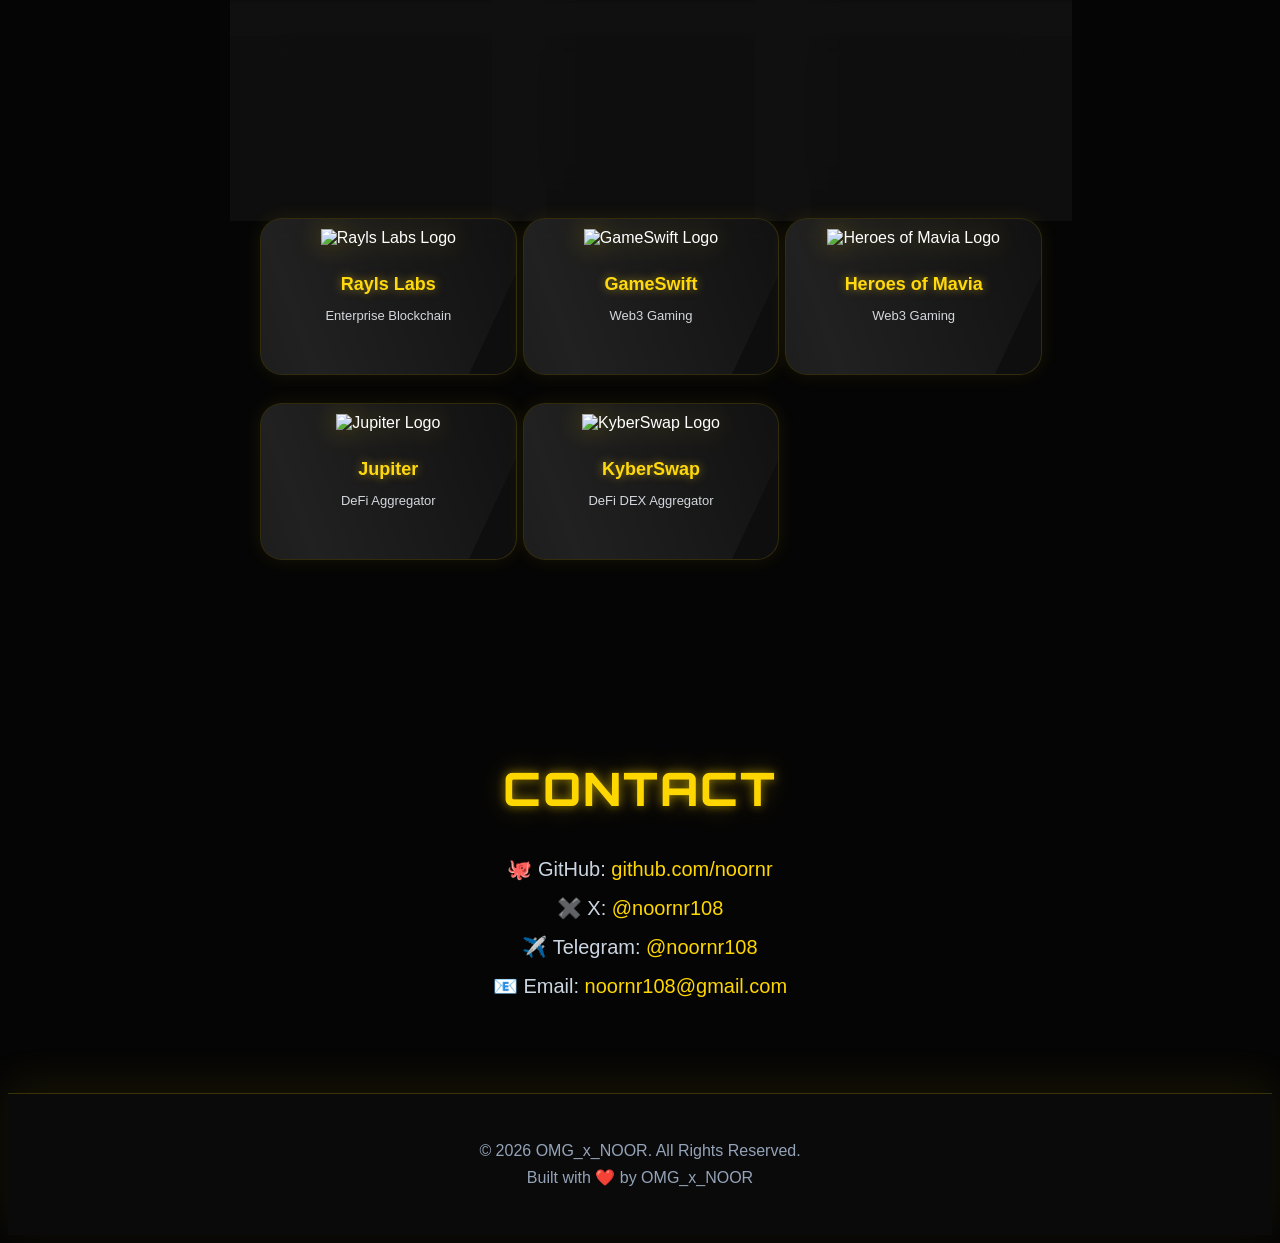
==== commit 150c86a6: "Add menu button to navigation in index.html" ====
--- a/index.html
+++ b/index.html
@@ -8,13 +8,24 @@
   <link rel="icon" type="image/png" href="assets/images/favicon.png">
 </head>
 <body>
-
+<div class="particles">
+    <span></span>
+    <span></span>
+    <span></span>
+    <span></span>
+    <span></span>
+    <span></span>
+    <span></span>
+    <span></span>
+</div>
 <nav class="navbar">
 
 <div class="logo">
 <img src="assets/images/favicon.png" alt="Logo">
 <span>OMG_x_NOOR</span>
 </div>
+
+<div class="menu-btn" id="menuBtn">☰</div>
 
 <ul id="navMenu">
 <li><a class="active" href="#home">🏠 Home</a></li>
@@ -28,9 +39,35 @@
 🚀 Let's Connect
 </a>
 
+</nav>
 <div class="menu-btn" id="menuBtn">☰</div>
 
 </nav>
+  <section class="intro">
+
+    <div class="intro-image">
+        <img src="assets/images/profile.png" alt="OMG_x_NOOR">
+    </div>
+
+    <div class="intro-content">
+        <h2>About Me</h2>
+
+        <p>
+            Hi, I'm <strong>OMG_x_NOOR</strong>, a Web3 Project Tester,
+            Blockchain Explorer, Crypto Researcher and AI Enthusiast.
+            Active in the blockchain industry since 2021 with experience
+            across 100+ blockchain ecosystems.
+        </p>
+
+        <div class="intro-stats">
+            <span>🚀 Active Since 2021</span>
+            <span>🌐 100+ Ecosystems</span>
+            <span>📁 20+ Projects</span>
+        </div>
+
+    </div>
+
+  </section>
 <section id="home" class="hero">
 
 <div class="glass-card">
@@ -60,7 +97,7 @@
 </div>
 
 </section>
-  <section class="profile glass-card">
+  <section class="profile">
 
 <h2>OMG_x_NOOR</h2>
 
@@ -142,25 +179,215 @@
 
 </div>
 </a>
-<div class="project-card"><h3>Sui</h3><p>Layer 1</p></div>
-<div class="project-card"><h3>Solana</h3><p>Layer 1</p></div>
-<div class="project-card"><h3>Sei</h3><p>Layer 1</p></div>
-<div class="project-card"><h3>Xai</h3><p>Gaming</p></div>
-<div class="project-card"><h3>Initia</h3><p>Layer 1</p></div>
-<div class="project-card"><h3>Arc</h3><p>Layer 1</p></div>
-<div class="project-card"><h3>zkSync</h3><p>Layer 2</p></div>
-<div class="project-card"><h3>zkLink</h3><p>Layer 2</p></div>
-<div class="project-card"><h3>LayerZero</h3><p>Infrastructure</p></div>
-<div class="project-card"><h3>Analog</h3><p>Infrastructure</p></div>
-<div class="project-card"><h3>Doma Protocol</h3><p>RWA</p></div>
-<div class="project-card"><h3>Portal to Bitcoin</h3><p>Bitcoin</p></div>
-<div class="project-card"><h3>AltLayer</h3><p>Layer 2</p></div>
-<div class="project-card"><h3>Omni Network</h3><p>Infrastructure</p></div>
-<div class="project-card"><h3>Rayls Labs</h3><p>Enterprise</p></div>
-<div class="project-card"><h3>GameSwift</h3><p>Gaming</p></div>
-<div class="project-card"><h3>Heroes of Mavia</h3><p>Gaming</p></div>
-<div class="project-card"><h3>Jupiter</h3><p>DeFi</p></div>
-<div class="project-card"><h3>KyberSwap</h3><p>DeFi</p></div>
+<a href="https://sui.io/" target="_blank" class="project-link">
+<div class="project-card">
+
+<img src="assets/images/projects/sui.png" alt="Sui Logo">
+
+<h3>Sui</h3>
+
+<p>Layer 1 Blockchain</p>
+
+</div>
+</a>
+<a href="https://solana.com/" target="_blank" class="project-link">
+<div class="project-card">
+
+<img src="assets/images/projects/solana.png" alt="Solana Logo">
+
+<h3>Solana</h3>
+
+<p>Layer 1 Blockchain</p>
+
+</div>
+</a>
+<a href="https://www.sei.io/" target="_blank" class="project-link">
+<div class="project-card">
+
+<img src="assets/images/projects/sei.png" alt="Sei Logo">
+
+<h3>Sei</h3>
+
+<p>Layer 1 Blockchain</p>
+
+</div>
+</a>
+<a href="https://xai.games/" target="_blank" class="project-link">
+<div class="project-card">
+
+<img src="assets/images/projects/xai.png" alt="Xai Logo">
+
+<h3>Xai</h3>
+
+<p>Gaming Blockchain</p>
+
+</div>
+</a>
+<a href="https://initia.xyz/" target="_blank" class="project-link">
+<div class="project-card">
+
+<img src="assets/images/projects/initia.png" alt="Initia Logo">
+
+<h3>Initia</h3>
+
+<p>Layer 1 Blockchain</p>
+
+</div>
+</a>
+<a href="https://arc.io/" target="_blank" class="project-link">
+<div class="project-card">
+
+<img src="assets/images/projects/arc.png" alt="Arc Logo">
+
+<h3>Arc</h3>
+
+<p>Layer 1 Blockchain</p>
+
+</div>
+</a>
+<a href="https://zksync.io/" target="_blank" class="project-link">
+<div class="project-card">
+
+<img src="assets/images/projects/zksync.png" alt="zkSync Logo">
+
+<h3>zkSync</h3>
+
+<p>Layer 2 Scaling</p>
+
+</div>
+</a>
+<a href="https://zk.link/" target="_blank" class="project-link">
+<div class="project-card">
+
+<img src="assets/images/projects/zklink.png" alt="zkLink Logo">
+
+<h3>zkLink</h3>
+
+<p>Layer 2 Infrastructure</p>
+
+</div>
+</a>
+<a href="https://layerzero.network/" target="_blank" class="project-link">
+<div class="project-card">
+
+<img src="assets/images/projects/layerzero.png" alt="LayerZero Logo">
+
+<h3>LayerZero</h3>
+
+<p>Omnichain Infrastructure</p>
+
+</div>
+</a>
+<a href="https://analog.one/" target="_blank" class="project-link">
+<div class="project-card">
+
+<img src="assets/images/projects/analog.png" alt="Analog Logo">
+
+<h3>Analog</h3>
+
+<p>Omnichain Infrastructure</p>
+
+</div>
+</a>
+<a href="https://www.doma.xyz/" target="_blank" class="project-link">
+<div class="project-card">
+
+<img src="assets/images/projects/doma.png" alt="Doma Protocol Logo">
+
+<h3>Doma Protocol</h3>
+
+<p>Real World Assets (RWA)</p>
+
+</div>
+</a>
+<a href="https://portaltobitcoin.com/" target="_blank" class="project-link">
+<div class="project-card">
+
+<img src="assets/images/projects/portal.png" alt="Portal to Bitcoin Logo">
+
+<h3>Portal to Bitcoin</h3>
+
+<p>Bitcoin Infrastructure</p>
+
+</div>
+</a>
+<a href="https://www.altlayer.io/" target="_blank" class="project-link">
+<div class="project-card">
+
+<img src="assets/images/projects/altlayer.png" alt="AltLayer Logo">
+
+<h3>AltLayer</h3>
+
+<p>Rollup Infrastructure</p>
+
+</div>
+</a>
+<a href="https://www.nomina.io/" target="_blank" class="project-link">
+<div class="project-card">
+
+<img src="assets/images/projects/omni.png" alt="Omni Network Logo">
+
+<h3>Omni Network</h3>
+
+<p>Interoperability Infrastructure</p>
+
+</div>
+</a>
+<a href="https://rayls.com/" target="_blank" class="project-link">
+<div class="project-card">
+
+<img src="assets/images/projects/rayls.png" alt="Rayls Labs Logo">
+
+<h3>Rayls Labs</h3>
+
+<p>Enterprise Blockchain</p>
+
+</div>
+</a>
+<a href="https://gameswift.io/" target="_blank" class="project-link">
+<div class="project-card">
+
+<img src="assets/images/projects/gameswift.png" alt="GameSwift Logo">
+
+<h3>GameSwift</h3>
+
+<p>Web3 Gaming</p>
+
+</div>
+</a>
+<a href="https://mavia.com/" target="_blank" class="project-link">
+<div class="project-card">
+
+<img src="assets/images/projects/mavia.png" alt="Heroes of Mavia Logo">
+
+<h3>Heroes of Mavia</h3>
+
+<p>Web3 Gaming</p>
+
+</div>
+</a>
+<a href="https://jup.ag/" target="_blank" class="project-link">
+<div class="project-card">
+
+<img src="assets/images/projects/jupiter.png" alt="Jupiter Logo">
+
+<h3>Jupiter</h3>
+
+<p>DeFi Aggregator</p>
+
+</div>
+</a>
+<a href="https://kyberswap.com/" target="_blank" class="project-link">
+<div class="project-card">
+
+<img src="assets/images/projects/kyberswap.png" alt="KyberSwap Logo">
+
+<h3>KyberSwap</h3>
+
+<p>DeFi DEX Aggregator</p>
+
+</div>
+</a>
 
 </div>
 
--- a/style.css
+++ b/style.css
@@ -1,71 +1,51 @@
 @import url('https://fonts.googleapis.com/css2?family=Orbitron:wght@500;700;900&display=swap');
 body{
 font-family:Arial,sans-serif;
-background:#050816;
+background:#050505;
 background-image:
-radial-gradient(circle at 20% 20%,rgba(37,99,235,.35),transparent 35%),
-radial-gradient(circle at 80% 30%,rgba(168,85,247,.35),transparent 35%),
-radial-gradient(circle at 70% 80%,rgba(236,72,153,.30),transparent 35%),
-linear-gradient(135deg,#050816,#0b1023,#090d1f);
+radial-gradient(circle at 20% 20%,rgba(255,215,0,.08),transparent 35%),
+radial-gradient(circle at 80% 30%,rgba(255,180,0,.06),transparent 35%),
+radial-gradient(circle at 70% 80%,rgba(255,215,0,.05),transparent 35%),
+linear-gradient(135deg,#030303,#0a0a0a,#050505);
 background-attachment:fixed;
 color:#fff;
 overflow-x:hidden;
 }
-html{
-scroll-behavior:smooth;
-}
-*{
-margin:0;
-padding:0;
-box-sizing:border-box;
+
+nav{
+    position:fixed;
+    top:0;
+    left:0;
+    width:100%;
+
+    display:flex;
+    justify-content:space-between;
+    align-items:center;
+    gap:20px;
+
+    padding:14px 25px;
+    box-sizing:border-box;
+
+    background:rgba(10,10,10,.72);
+    backdrop-filter:blur(20px);
+
+    border-bottom:1px solid rgba(255,215,0,.2);
+    box-shadow:0 0 30px rgba(255,215,0,.15);
+
+    z-index:9999;
 }
 
 .logo{
-font-size:28px;
-font-weight:bold;
-color:#3b82f6;
-}
-
-.navbar{
-
-position:fixed;
-top:0;
-left:0;
-width:100%;
-
-display:flex;
-justify-content:space-between;
-align-items:center;
-
-padding:18px 7%;
-
-background:rgba(0,0,0,.65);
-
-backdrop-filter:blur(18px);
-
-border-bottom:1px solid rgba(255,183,0,.25);
-
-z-index:9999;
-
-box-shadow:0 0 30px rgba(255,183,0,.15);
-
-}
-
-.logo{
-
-display:flex;
-align-items:center;
-gap:12px;
-
-font-size:28px;
-font-weight:800;
-
-color:#FFD700;
-
-letter-spacing:1px;
-
-}
-
+    display:flex;
+    align-items:center;
+    gap:12px;
+
+    font-family:'Orbitron',sans-serif;
+    font-size:30px;
+    font-weight:900;
+    color:#FFD700;
+    letter-spacing:2px;
+}
 .logo img{
 
 width:42px;
@@ -75,156 +55,205 @@
 
 }
 
-.navbar ul{
-
+nav ul{
+    display:flex;
+    gap:18px;
+    list-style:none;
+}
+
+nav ul li a{
+    padding:10px 12px;
+}
+
+nav ul li a:hover{
+
+color:#FFD700;
+
+background:rgba(255,215,0,.08);
+
+box-shadow:0 0 18px rgba(255,215,0,.35);
+
+}
+.connect-btn{
+    padding:10px 18px;
+    font-size:15px;
+    white-space:nowrap;
+}
+
+.connect-btn:hover{
+
+background:#FFD700;
+
+color:#000;
+
+box-shadow:0 0 35px gold;
+
+transform:translateY(-3px);
+
+}
+.hero{
+min-height:100vh;
 display:flex;
-gap:30px;
-
-list-style:none;
-
-}
-
-.navbar ul li a{
-
-color:#fff;
-
-text-decoration:none;
-
-font-weight:600;
-
-padding:12px 18px;
-
-border-radius:10px;
-
-transition:.35s;
-
-}
-
-.navbar ul li a:hover,
-.navbar ul li a.active{
-
-color:#FFD700;
-
-box-shadow:0 0 18px rgba(255,183,0,.45);
-
-background:rgba(255,183,0,.08);
-
-}
-
-.connect-btn{
-
-padding:14px 26px;
-
-border-radius:14px;
-
-text-decoration:none;
-
-color:#FFD700;
-
-border:1px solid #FFD700;
-
-background:rgba(255,183,0,.08);
-
-font-weight:700;
-
-transition:.35s;
-
-box-shadow:0 0 18px rgba(255,183,0,.25);
-
-}
-
-.connect-btn:hover{
-
-background:#FFD700;
-
-color:#000;
-
-box-shadow:0 0 35px gold;
-
-transform:translateY(-3px);
-
-}
-.hero{
-height:90vh;
-display:flex;
-flex-direction:column;
 justify-content:center;
 align-items:center;
 text-align:center;
-padding:20px;
+padding:120px 20px 80px;
 position:relative;
 overflow:hidden;
+background:
+radial-gradient(circle at center,rgba(255,215,0,.08),transparent 55%);
 }
 .hero h1{
+
 font-family:'Orbitron',sans-serif;
-font-size:78px;
-font-weight:800;
+
+font-size:88px;
+
+font-weight:900;
+
 letter-spacing:6px;
+
 text-transform:uppercase;
-background:linear-gradient(90deg,#00e5ff,#3b82f6,#7c3aed,#ec4899);
-background-size:300% 300%;
+
+position:relative;
+
+background:linear-gradient(
+180deg,
+#fff9d8 0%,
+#ffe88a 20%,
+#FFD700 40%,
+#d4af37 70%,
+#8b6914 100%
+);
+
 -webkit-background-clip:text;
 -webkit-text-fill-color:transparent;
-animation:gradientMove 6s linear infinite;
-margin-bottom:20px;
-}
-
+
+text-shadow:
+0 2px 0 #8b6914,
+0 5px 10px rgba(0,0,0,.35),
+0 0 18px rgba(255,215,0,.45),
+0 0 40px rgba(255,215,0,.25);
+
+margin-bottom:25px;
+
+overflow:hidden;
+
+}
+.hero h1::after{
+
+content:"";
+
+position:absolute;
+
+top:0;
+
+left:-120%;
+
+width:60%;
+
+height:100%;
+
+background:linear-gradient(
+90deg,
+transparent,
+rgba(255,255,255,.9),
+transparent
+);
+
+transform:skewX(-25deg);
+
+animation:goldShine 4s linear infinite;
+
+}
 .hero h2{
 font-size:34px;
+font-weight:600;
 color:#e5e7eb;
-font-weight:600;
-margin-bottom:25px;
+margin:25px 0;
+text-shadow:0 0 12px rgba(255,215,0,.2);
 }
 
 .hero p{
 font-size:20px;
-color:#cbd5e1;
-margin-bottom:15px;
+line-height:1.8;
+color:#d1d5db;
+max-width:850px;
+margin:15px auto;
 }
 .stats{
+
 display:grid;
-grid-template-columns:repeat(auto-fit,minmax(220px,1fr));
-gap:25px;
-padding:80px 8%;
+
+grid-template-columns:repeat(auto-fit,minmax(260px,1fr));
+
+gap:35px;
+
+padding:120px 8%;
+
+max-width:1400px;
+
+margin:auto;
+
 }
 
 .card{
-background:#111827;
-border:1px solid #3b82f6;
-border-radius:15px;
-padding:30px;
+background:rgba(20,20,20,.75);
+border:1px solid rgba(255,215,0,.18);
+border-radius:22px;
+padding:35px;
 text-align:center;
-transition:all .4s ease;
+backdrop-filter:blur(18px);
+transition:.4s;
+box-shadow:0 0 25px rgba(255,215,0,.08);
 cursor:pointer;
 }
 
 .card:hover{
-transform:translateY(-12px) scale(1.05);
-box-shadow:0 0 30px rgba(59,130,246,.8);
-border-color:#60a5fa;
+transform:translateY(-10px);
+border-color:#FFD700;
+box-shadow:0 0 40px rgba(255,215,0,.35);
 }
 
 .card h3{
-font-size:45px;
-color:#3b82f6;
-margin-bottom:10px;
+font-size:50px;
+color:#FFD700;
+margin-bottom:12px;
+text-shadow:0 0 15px rgba(255,215,0,.5);
 }
 
 .card p{
-color:#cbd5e1;
+color:#d1d5db;
 font-size:18px;
 }
 .about{
 padding:80px 10%;
 text-align:center;
 }
-
-.about h2{
-font-size:42px;
-color:#3b82f6;
-margin-bottom:25px;
-}
-
+.about h2,
+.skills h2,
+.projects h2,
+.contact h2{
+
+font-family:'Orbitron',sans-serif;
+
+font-size:46px;
+
+font-weight:800;
+
+text-transform:uppercase;
+
+color:#FFD700;
+
+margin-bottom:40px;
+
+letter-spacing:2px;
+
+text-shadow:
+0 0 10px rgba(255,215,0,.5),
+0 0 25px rgba(255,215,0,.3);
+
+}
 .about p{
 max-width:900px;
 margin:auto;
@@ -236,49 +265,54 @@
 padding:80px 10%;
 text-align:center;
 }
-
-.projects h2{
-font-size:42px;
-color:#3b82f6;
-margin-bottom:40px;
-}
-
 .project-grid{
-display:grid;
-grid-template-columns:repeat(auto-fit,minmax(220px,1fr));
-gap:20px;
-}
-
+    display:grid;
+    grid-template-columns:repeat(3, 1fr);
+    gap:28px;
+    max-width:760px;
+    margin:auto;
+}
 .project-card{
-background:#111827;
-border:1px solid #3b82f6;
-border-radius:12px;
-padding:20px;
-transition:.3s;
+width:100%;
+margin:0 auto;
+}
+
+.project-card{
+background:rgba(18,18,18,.82);
+border:1px solid rgba(255,215,0,.15);
+border-radius:22px;
+padding:30px;
+text-align:center;
+backdrop-filter:blur(18px);
+transition:.4s;
+box-shadow:0 0 20px rgba(255,215,0,.08);
+overflow:hidden;
+position:relative;
 }
 
 .project-card:hover{
-transform:translateY(-8px);
-box-shadow:0 0 20px rgba(59,130,246,.5);
+transform:translateY(-10px) scale(1.04);
+border-color:#FFD700;
+box-shadow:
+0 0 25px rgba(255,215,0,.35),
+0 0 60px rgba(255,215,0,.20);
 }
 
 .project-card h3{
-color:#fff;
-margin-bottom:8px;
+color:#FFD700;
+font-size:18px;
+margin-top:15px;
+margin-bottom:10px;
+text-shadow:0 0 10px rgba(255,215,0,.5);
 }
 
 .project-card p{
-color:#94a3b8;
+color:#d1d5db;
+font-size:13px;
 }
 .skills{
 padding:80px 10%;
 text-align:center;
-}
-
-.skills h2{
-font-size:42px;
-color:#3b82f6;
-margin-bottom:30px;
 }
 
 .skill-box{
@@ -289,28 +323,40 @@
 }
 
 .skill-box div{
-background:#111827;
-border:1px solid #3b82f6;
-padding:15px 20px;
-border-radius:10px;
-font-size:18px;
-transition:.3s;
+
+background:rgba(20,20,20,.75);
+
+border:1px solid rgba(255,215,0,.18);
+
+padding:18px 24px;
+
+border-radius:16px;
+
+color:#FFD700;
+
+font-weight:700;
+
+backdrop-filter:blur(12px);
+
+transition:.35s;
+
+box-shadow:0 0 15px rgba(255,215,0,.08);
+
 }
 
 .skill-box div:hover{
-transform:translateY(-5px);
-background:#1e293b;
+
+transform:translateY(-6px);
+
+border-color:#FFD700;
+
+box-shadow:0 0 30px rgba(255,215,0,.35);
+
 }
 
 .contact{
 padding:80px 10%;
 text-align:center;
-}
-
-.contact h2{
-font-size:42px;
-color:#3b82f6;
-margin-bottom:30px;
 }
 
 .contact p{
@@ -318,46 +364,53 @@
 color:#cbd5e1;
 margin:15px 0;
 }
-nav{
-display:flex;
-justify-content:space-between;
-align-items:center;
-padding:20px 8%;
-position:sticky;
-top:0;
-z-index:1000;
-
-background:rgba(17,24,39,.65);
-backdrop-filter:blur(18px);
--webkit-backdrop-filter:blur(18px);
-
-border-bottom:1px solid rgba(255,255,255,.08);
-
-box-shadow:0 8px 30px rgba(0,0,0,.35);
-}
 
 button{
-padding:15px 35px;
-margin:10px;
+
+padding:18px 42px;
+
+margin:14px;
+
 border:none;
+
 border-radius:50px;
-background:linear-gradient(90deg,#2563eb,#7c3aed);
-color:white;
+
 font-size:18px;
-font-weight:bold;
+
+font-weight:700;
+
 cursor:pointer;
-transition:.3s;
+
+background:linear-gradient(
+135deg,
+#FFF4B0,
+#FFD700,
+#B8860B
+);
+
+color:#111;
+
+transition:.35s;
+
+box-shadow:
+0 0 25px rgba(255,215,0,.25);
+
 }
 
 button:hover{
-transform:translateY(-4px);
-box-shadow:0 0 25px rgba(59,130,246,.7);
+
+transform:translateY(-6px) scale(1.04);
+
+box-shadow:
+0 0 55px rgba(255,215,0,.7);
+
 }
 footer{
-padding:30px;
-background:#111827;
+padding:40px;
+background:#0a0a0a;
 text-align:center;
-border-top:1px solid #3b82f6;
+border-top:1px solid rgba(255,215,0,.2);
+box-shadow:0 -10px 40px rgba(255,215,0,.08);
 }
 
 footer p{
@@ -368,39 +421,32 @@
 body::before{
 content:"";
 position:fixed;
-top:-200px;
-left:-200px;
-width:500px;
-height:500px;
-background:#2563eb;
-filter:blur(180px);
-opacity:.15;
-z-index:-1;
+top:-250px;
+left:-250px;
+width:700px;
+height:700px;
+background:#FFD700;
+filter:blur(220px);
+opacity:.08;
+z-index:-2;
 }
 
 body::after{
 content:"";
 position:fixed;
-bottom:-200px;
-right:-200px;
-width:500px;
-height:500px;
-background:#7c3aed;
-filter:blur(180px);
-opacity:.15;
-z-index:-1;
-}
-.project-card:hover{
-transform:translateY(-10px) scale(1.03);
-box-shadow:0 0 30px rgba(59,130,246,.6);
-}
-a{
-color:#60a5fa;
-text-decoration:none;
+bottom:-250px;
+right:-250px;
+width:700px;
+height:700px;
+background:#B8860B;
+filter:blur(220px);
+opacity:.08;
+z-index:-2;
 }
 
 a:hover{
-color:#93c5fd;
+color:#FFF4B0;
+text-shadow:0 0 10px rgba(255,215,0,.6);
 }
 #topBtn{
 position:fixed;
@@ -432,13 +478,17 @@
 }
 
 .project-card img{
-width:70px;
-height:70px;
+width:55px;
+height:55px;
 object-fit:contain;
-margin-bottom:15px;
-display:block;
-margin-left:auto;
-margin-right:auto;
+margin-bottom:12px;
+transition:.45s;
+filter:drop-shadow(0 0 12px rgba(255,215,0,.35));
+}
+
+.project-card:hover img{
+    transform:scale(1.12) rotate(3deg);
+    filter:drop-shadow(0 0 18px gold);
 }
 @media (max-width:768px){
 
@@ -466,9 +516,25 @@
 font-size:18px;
 }
 
-.stats,
+.stats{
+grid-template-columns:1fr;
+}
+
 .project-grid{
-grid-template-columns:1fr;
+    display:grid;
+    grid-template-columns:repeat(3, 1fr);
+    gap:12px;
+    max-width:500px;
+    margin:auto;
+}
+.project-card{
+min-height:135px;
+padding:10px;
+}
+
+.project-card img{
+width:70px;
+height:70px;
 }
 
 .profile{
@@ -544,35 +610,69 @@
 .hero::before{
 content:"";
 position:absolute;
-width:350px;
-height:350px;
-background:#2563eb;
+
+width:850px;
+height:850px;
+
+top:50%;
+left:50%;
+
+transform:translate(-50%,-50%);
+
 border-radius:50%;
-filter:blur(140px);
-top:-120px;
-left:-120px;
-opacity:.25;
+
+background:
+radial-gradient(circle,
+rgba(255,215,0,.30) 0%,
+rgba(255,215,0,.12) 35%,
+rgba(255,215,0,.05) 60%,
+transparent 75%);
+
+filter:blur(30px);
+
+animation:pulseGlow 6s ease-in-out infinite;
+
+z-index:-2;
+}
+.hero::after{
+
+content:"";
+
+position:absolute;
+
+width:620px;
+height:620px;
+
+top:50%;
+left:50%;
+
+transform:translate(-50%,-50%);
+
+border-radius:50%;
+
+border:2px solid rgba(255,215,0,.15);
+
+box-shadow:
+0 0 30px rgba(255,215,0,.25),
+inset 0 0 30px rgba(255,215,0,.15);
+
+animation:rotateRing 18s linear infinite;
+
 z-index:-1;
-}
-
-.hero::after{
-content:"";
-position:absolute;
-width:350px;
-height:350px;
-background:#7c3aed;
-border-radius:50%;
-filter:blur(140px);
-bottom:-120px;
-right:-120px;
-opacity:.25;
-z-index:-1;
-}
-.project-card{
-position:relative;
-overflow:hidden;
-}
-
+
+}
+
+@keyframes rotateRing{
+
+from{
+transform:translate(-50%,-50%) rotate(0deg);
+}
+
+to{
+transform:translate(-50%,-50%) rotate(360deg);
+}
+
+}
 .project-card::before{
 content:"";
 position:absolute;
@@ -589,32 +689,32 @@
 transform:rotate(25deg);
 transition:.7s;
 }
-
 .project-card:hover::before{
 top:100%;
 left:100%;
 }
 .profile{
-max-width:650px;
-margin:50px auto;
-padding:35px;
-background:rgba(17,24,39,.8);
-border:1px solid rgba(59,130,246,.5);
-border-radius:20px;
-backdrop-filter:blur(12px);
+max-width:700px;
+margin:70px auto;
+padding:40px;
+background:rgba(20,20,20,.75);
+border:1px solid rgba(255,215,0,.2);
+border-radius:24px;
+backdrop-filter:blur(20px);
 text-align:center;
-box-shadow:0 0 30px rgba(59,130,246,.25);
-transition:.3s;
+box-shadow:0 0 30px rgba(255,215,0,.12);
+transition:.35s;
 }
 
 .profile:hover{
-transform:translateY(-6px);
-box-shadow:0 0 40px rgba(59,130,246,.45);
-}
-
+transform:translateY(-8px);
+border-color:#FFD700;
+box-shadow:0 0 45px rgba(255,215,0,.35);
+}
 .profile h2{
-color:#3b82f6;
+color:#FFD700;
 margin-bottom:15px;
+font-family:'Orbitron',sans-serif;
 }
 
 .profile p{
@@ -622,39 +722,57 @@
 color:#cbd5e1;
 }
 .glass-card{
-max-width:1000px;
-width:92%;
+max-width:1200px;
+width:95%;
 margin:auto;
-padding:70px 45px;
-background:rgba(15,23,42,.35);
-backdrop-filter:blur(25px);
--webkit-backdrop-filter:blur(25px);
-border:1px solid rgba(255,255,255,.08);
-border-radius:35px;
+padding:100px 70px;
+text-align:center;
+
+background:rgba(18,18,18,.72);
+
+backdrop-filter:blur(28px);
+-webkit-backdrop-filter:blur(28px);
+
+border:1px solid rgba(255,215,0,.18);
+
+border-radius:40px;
+
 position:relative;
 overflow:hidden;
-text-align:center;
+
 box-shadow:
-0 0 30px rgba(37,99,235,.35),
-0 0 60px rgba(168,85,247,.25);
+0 0 40px rgba(255,215,0,.10),
+0 0 100px rgba(255,215,0,.05);
+
+transition:.45s;
+}
+
+.glass-card:hover{
+transform:translateY(-8px);
+box-shadow:
+0 0 70px rgba(255,215,0,.22),
+0 0 120px rgba(255,215,0,.08);
 }
 
 .glass-card::before{
+
 content:"";
+
 position:absolute;
-top:0;
-left:0;
-right:0;
-bottom:0;
+
+inset:0;
+
 padding:2px;
+
 border-radius:35px;
+
 background:linear-gradient(
-90deg,
-#00c6ff,
-#3b82f6,
-#7c3aed,
-#ec4899,
-#00c6ff
+135deg,
+#FFD700,
+#FFF4B0,
+#FFD700,
+#B8860B,
+#FFD700
 );
 
 -webkit-mask:
@@ -665,6 +783,9 @@
 mask-composite:exclude;
 
 pointer-events:none;
+
+animation:borderGlow 6s linear infinite;
+
 }
 
 .glass-card:hover{
@@ -673,30 +794,11 @@
 0 0 45px rgba(59,130,246,.6),
 0 0 80px rgba(236,72,153,.35);
 }
-button{
-padding:16px 38px;
-margin:12px;
-border:none;
-border-radius:50px;
-background:linear-gradient(90deg,#0ea5ff,#7c3aed,#ec4899);
-background-size:300% 300%;
-color:white;
-font-size:18px;
-font-weight:bold;
-cursor:pointer;
-transition:.4s;
-animation:gradientMove 5s linear infinite;
-box-shadow:0 0 25px rgba(99,102,241,.5);
-}
-
-button:hover{
-transform:translateY(-5px) scale(1.05);
-box-shadow:0 0 45px rgba(236,72,153,.8);
-}
 
 a{
-color:#60a5fa;
+color:#FFD700;
 text-decoration:none;
+transition:.3s;
 }
 
 @keyframes glow{
@@ -717,28 +819,246 @@
 100%{background-position:0% 50%;}
 }
 #typing{
-    color:#60a5fa;
-    font-weight:700;
-    border-right:3px solid #60a5fa;
-    padding-right:5px;
-    white-space:nowrap;
+color:#FFD700;
+font-weight:700;
+border-right:3px solid #FFD700;
+padding-right:5px;
+white-space:nowrap;
+text-shadow:0 0 10px rgba(255,215,0,.5);
 }
 .hero-badge{
-display:inline-block;
-padding:10px 22px;
-margin-bottom:25px;
-border-radius:50px;
-background:rgba(59,130,246,.12);
-border:1px solid rgba(59,130,246,.35);
-color:#7dd3fc;
+display:inline-flex;
+align-items:center;
+gap:10px;
+
+padding:14px 28px;
+
+border-radius:999px;
+
+background:rgba(255,215,0,.08);
+
+border:1px solid rgba(255,215,0,.25);
+
+color:#FFD700;
+
 font-size:15px;
-font-weight:600;
-backdrop-filter:blur(12px);
--webkit-backdrop-filter:blur(12px);
-box-shadow:0 0 20px rgba(59,130,246,.25);
+
+font-weight:700;
+
+letter-spacing:.5px;
+
+backdrop-filter:blur(15px);
+
+box-shadow:
+0 0 20px rgba(255,215,0,.18);
 }
 body{
 
 padding-top:90px;
 
 }
+
+@keyframes borderGlow{
+
+0%{
+filter:hue-rotate(0deg);
+}
+
+100%{
+filter:hue-rotate(360deg);
+}
+
+}
+.particles{
+position:fixed;
+top:0;
+left:0;
+width:100%;
+height:100%;
+pointer-events:none;
+overflow:hidden;
+z-index:-1;
+}
+
+.particles span{
+position:absolute;
+display:block;
+width:6px;
+height:6px;
+background:#FFD700;
+border-radius:50%;
+box-shadow:0 0 15px #FFD700;
+animation:floatParticle 12s linear infinite;
+}
+
+.particles span:nth-child(1){left:10%;animation-duration:9s;animation-delay:0s;}
+.particles span:nth-child(2){left:25%;animation-duration:13s;animation-delay:2s;}
+.particles span:nth-child(3){left:40%;animation-duration:10s;animation-delay:1s;}
+.particles span:nth-child(4){left:55%;animation-duration:15s;animation-delay:3s;}
+.particles span:nth-child(5){left:70%;animation-duration:11s;animation-delay:2s;}
+.particles span:nth-child(6){left:82%;animation-duration:14s;animation-delay:4s;}
+.particles span:nth-child(7){left:92%;animation-duration:9s;animation-delay:1s;}
+.particles span:nth-child(8){left:50%;animation-duration:12s;animation-delay:5s;}
+
+@keyframes floatParticle{
+
+0%{
+transform:translateY(110vh) scale(.4);
+opacity:0;
+}
+
+20%{
+opacity:1;
+}
+
+80%{
+opacity:1;
+}
+
+100%{
+transform:translateY(-20vh) scale(1);
+opacity:0;
+}
+
+}
+@keyframes goldShine{
+
+0%{
+left:-120%;
+}
+
+100%{
+left:160%;
+}
+
+}
+@keyframes pulseGlow{
+
+0%,100%{
+transform:translate(-50%,-50%) scale(1);
+opacity:.7;
+}
+
+50%{
+transform:translate(-50%,-50%) scale(1.15);
+opacity:1;
+}
+
+}
+.project-card::after{
+content:"";
+position:absolute;
+inset:0;
+padding:1px;
+border-radius:22px;
+
+background:linear-gradient(
+90deg,
+#FFD700,
+transparent,
+#FFD700
+);
+
+-webkit-mask:
+linear-gradient(#fff 0 0) content-box,
+linear-gradient(#fff 0 0);
+
+-webkit-mask-composite:xor;
+mask-composite:exclude;
+
+opacity:0;
+transition:.4s;
+pointer-events:none;
+}
+
+.project-card:hover::after{
+opacity:1;
+}
+.project-card{
+    min-height:135px;
+    padding:10px;
+}
+.intro{
+    display:flex;
+    align-items:center;
+    justify-content:space-between;
+    gap:60px;
+
+    max-width:1300px;
+    margin:80px auto;
+    padding:60px 70px;
+
+    background:rgba(18,18,18,.72);
+
+    backdrop-filter:blur(28px);
+    -webkit-backdrop-filter:blur(28px);
+
+    border:1px solid rgba(255,215,0,.18);
+
+    border-radius:40px;
+
+    position:relative;
+    overflow:hidden;
+
+    box-shadow:
+        0 0 40px rgba(255,215,0,.10),
+        0 0 100px rgba(255,215,0,.05);
+
+    transition:.45s;
+}
+
+.intro:hover{
+    transform:translateY(-8px);
+    box-shadow:
+        0 0 70px rgba(255,215,0,.22),
+        0 0 120px rgba(255,215,0,.08);
+}
+
+.intro-image{
+    flex:0 0 360px;
+    display:flex;
+    justify-content:center;
+    align-items:center;
+}
+
+.intro-image img{
+    width:300px;
+    height:360px;
+
+    object-fit:cover;
+    display:block;
+
+    border-radius:18px;
+    border:3px solid #FFD700;
+
+    box-shadow:0 0 30px rgba(255,215,0,.6);
+}
+.intro-content{
+    flex:1;
+}
+
+.intro-content h2{
+    color:#FFD700;
+    font-size:46px;
+    margin-bottom:25px;
+}
+
+.intro-content p{
+    color:#d1d5db;
+    font-size:21px;
+    line-height:1.9;
+}
+
+.intro-stats{
+    display:flex;
+    flex-wrap:wrap;
+    gap:18px;
+    margin-top:30px;
+}
+
+.intro-stats span{
+    padding:12px 22px;
+    border-radius:30px;
+    border:1px solid #FFD700;
+    color:#FFD700;
+}
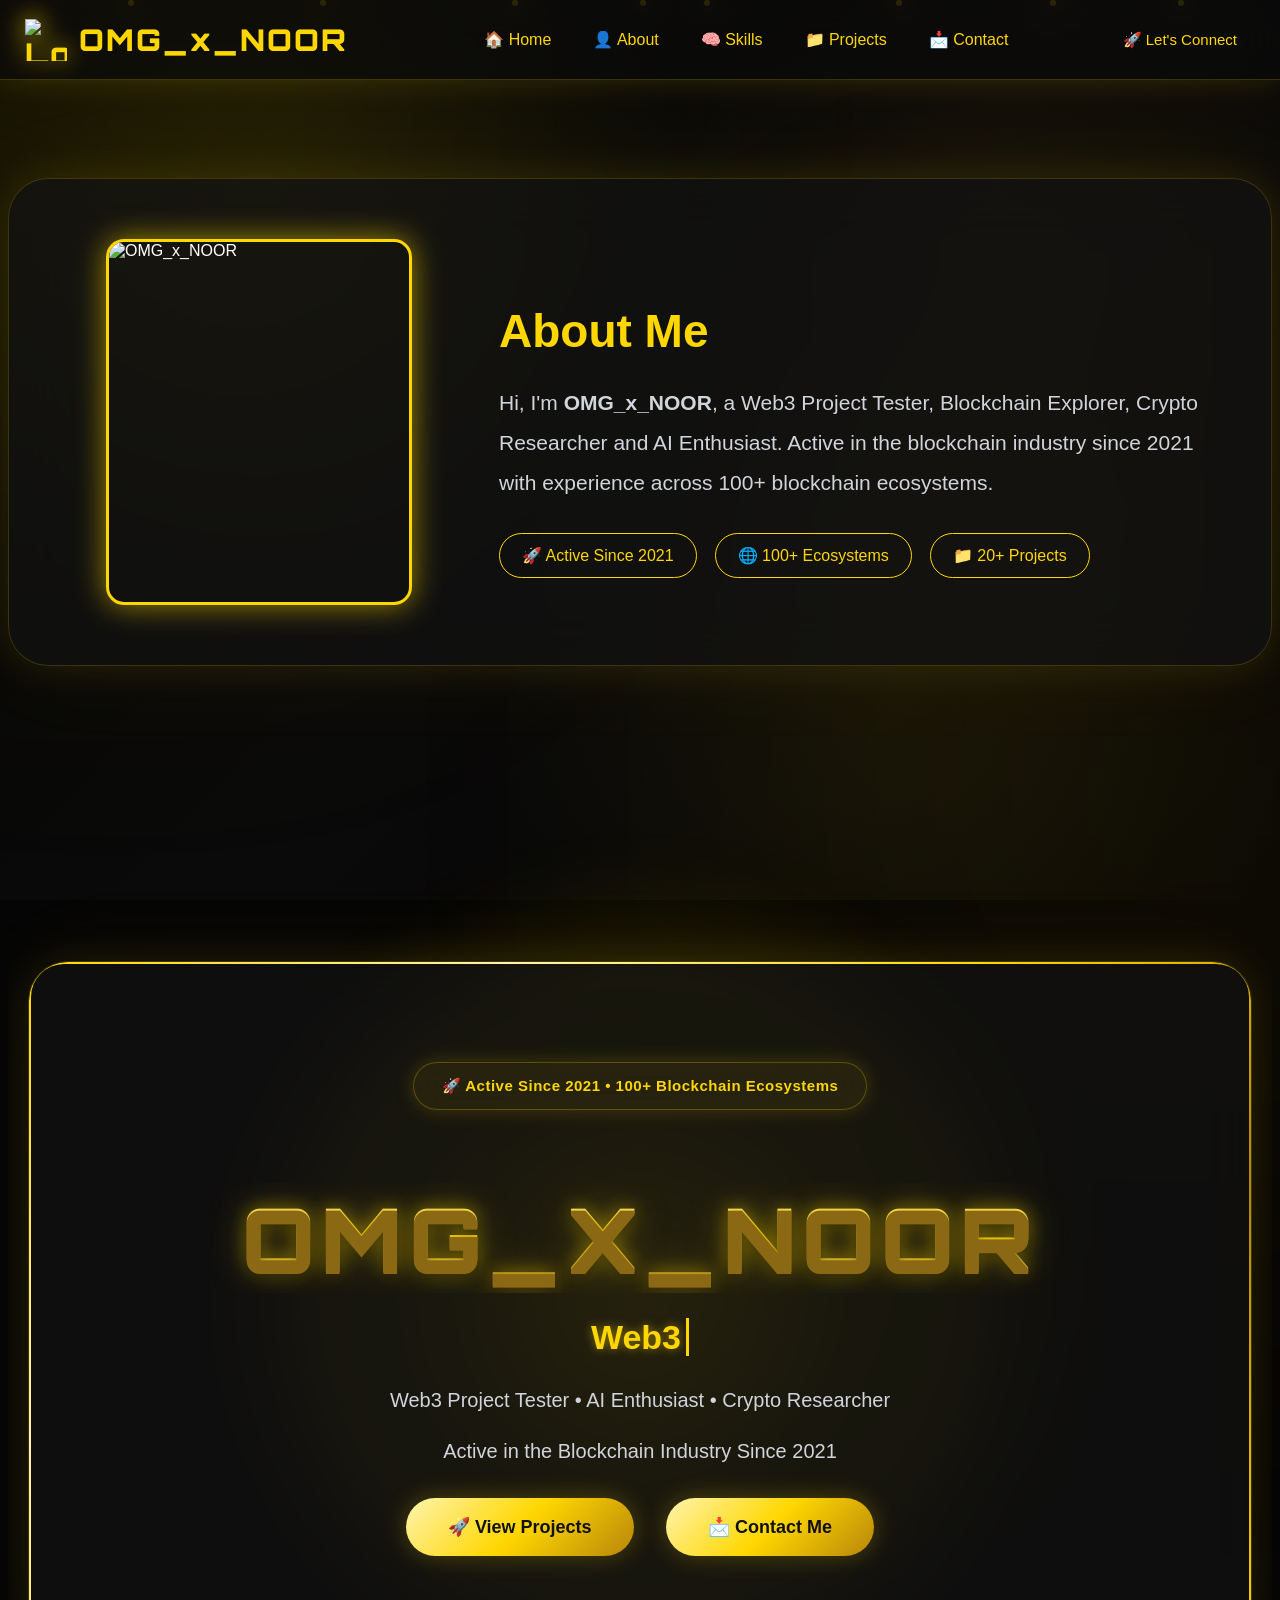
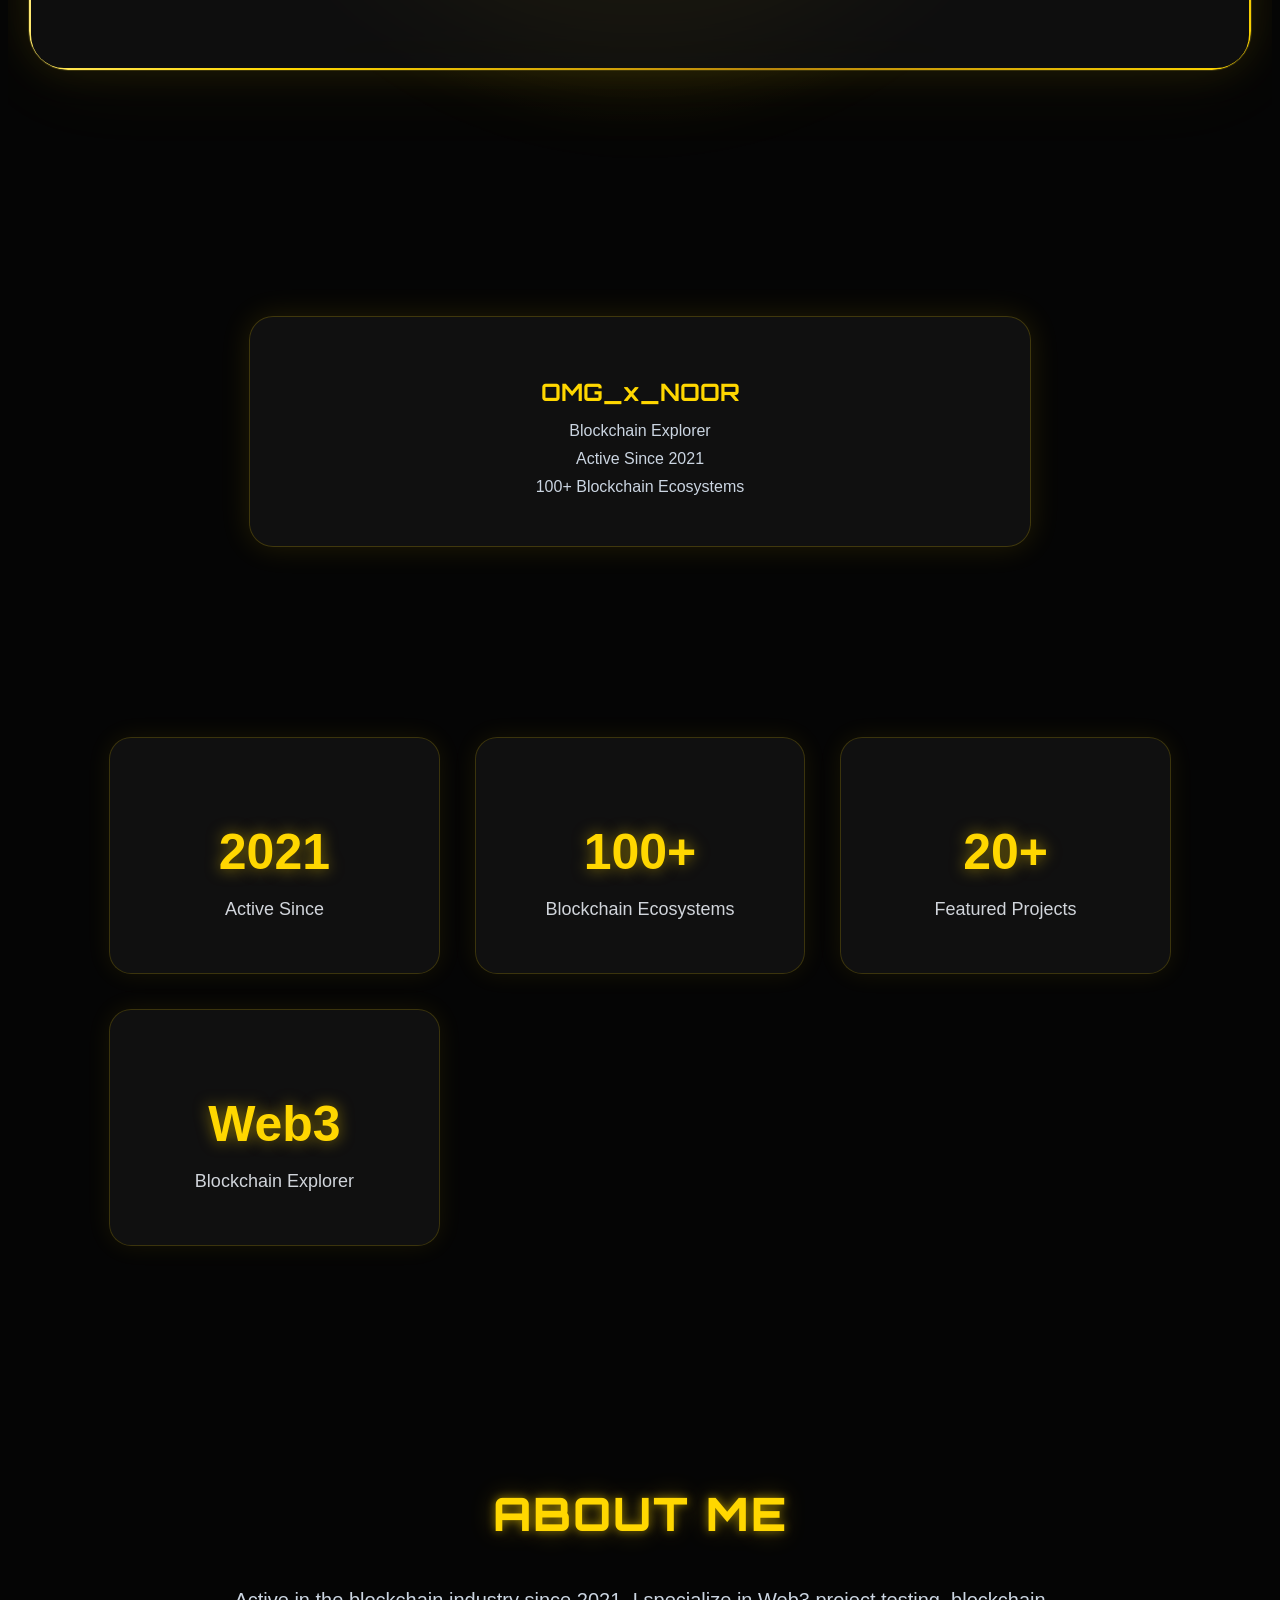
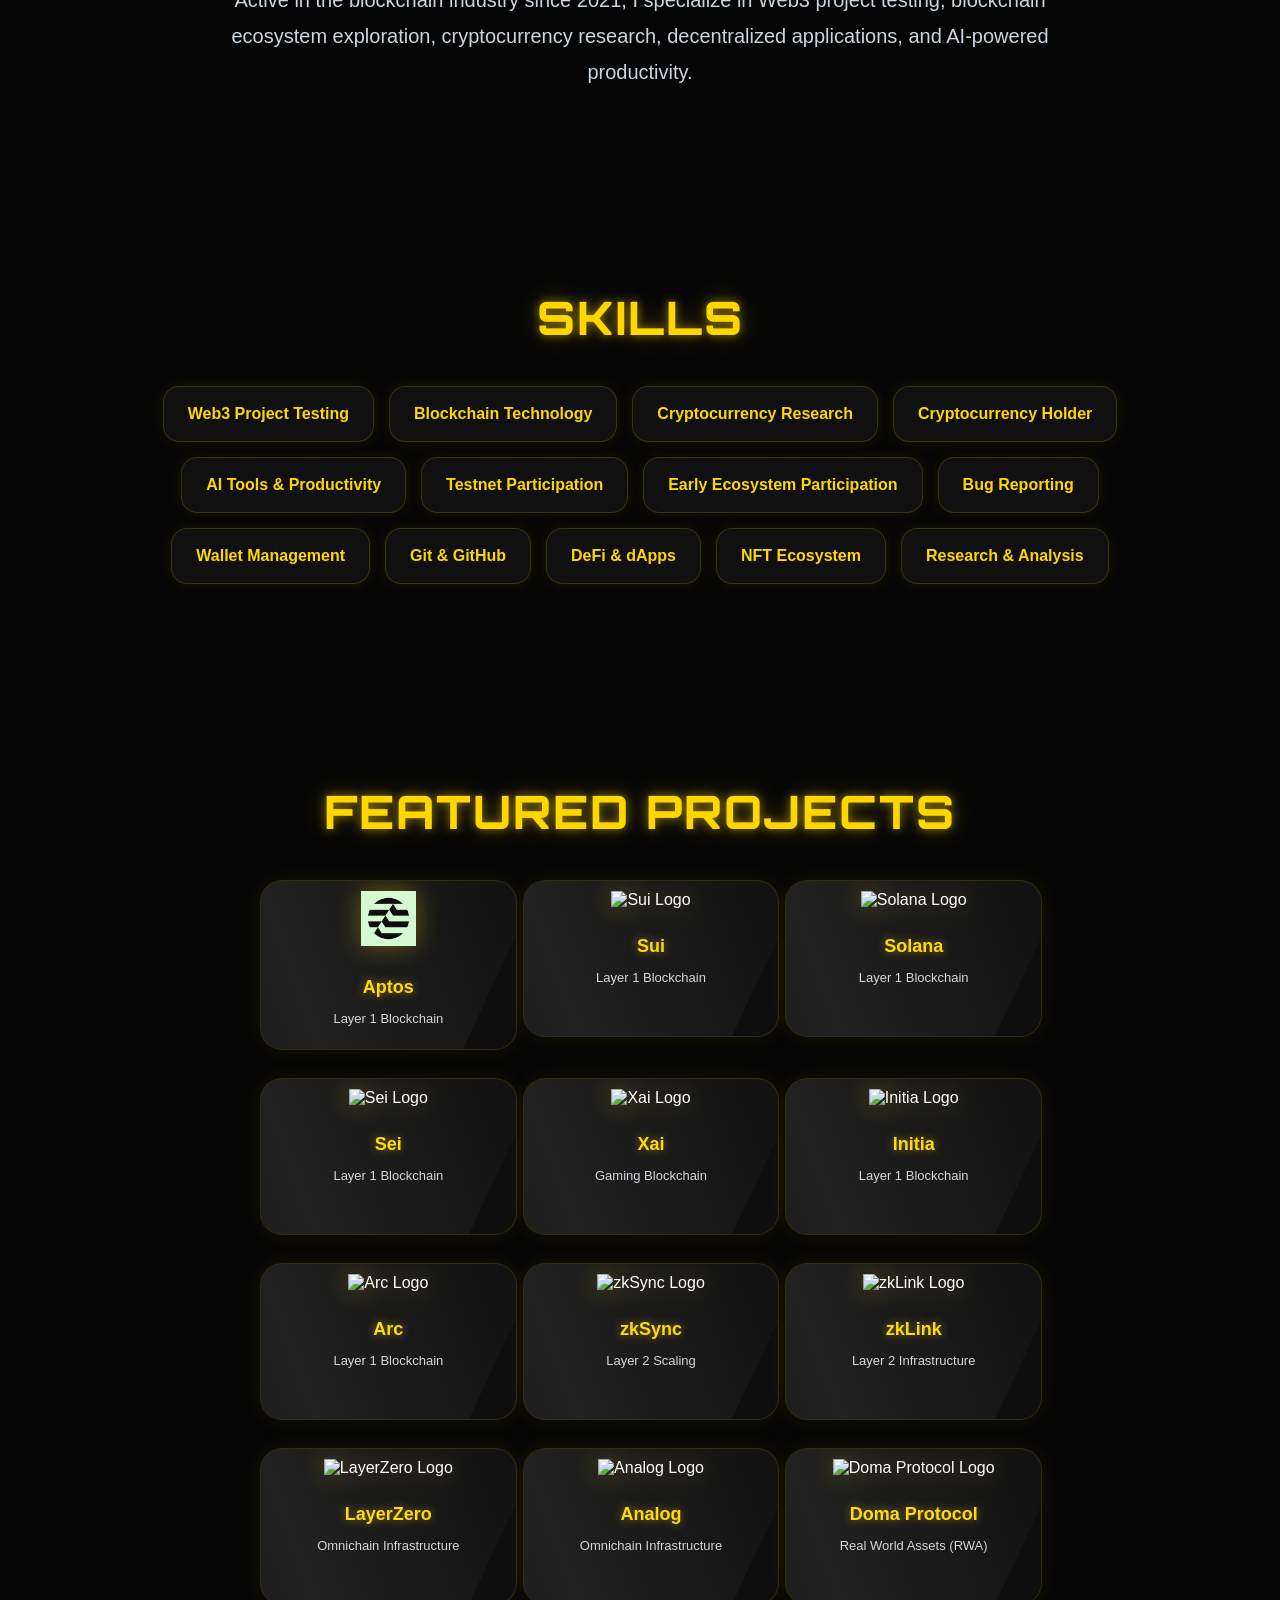
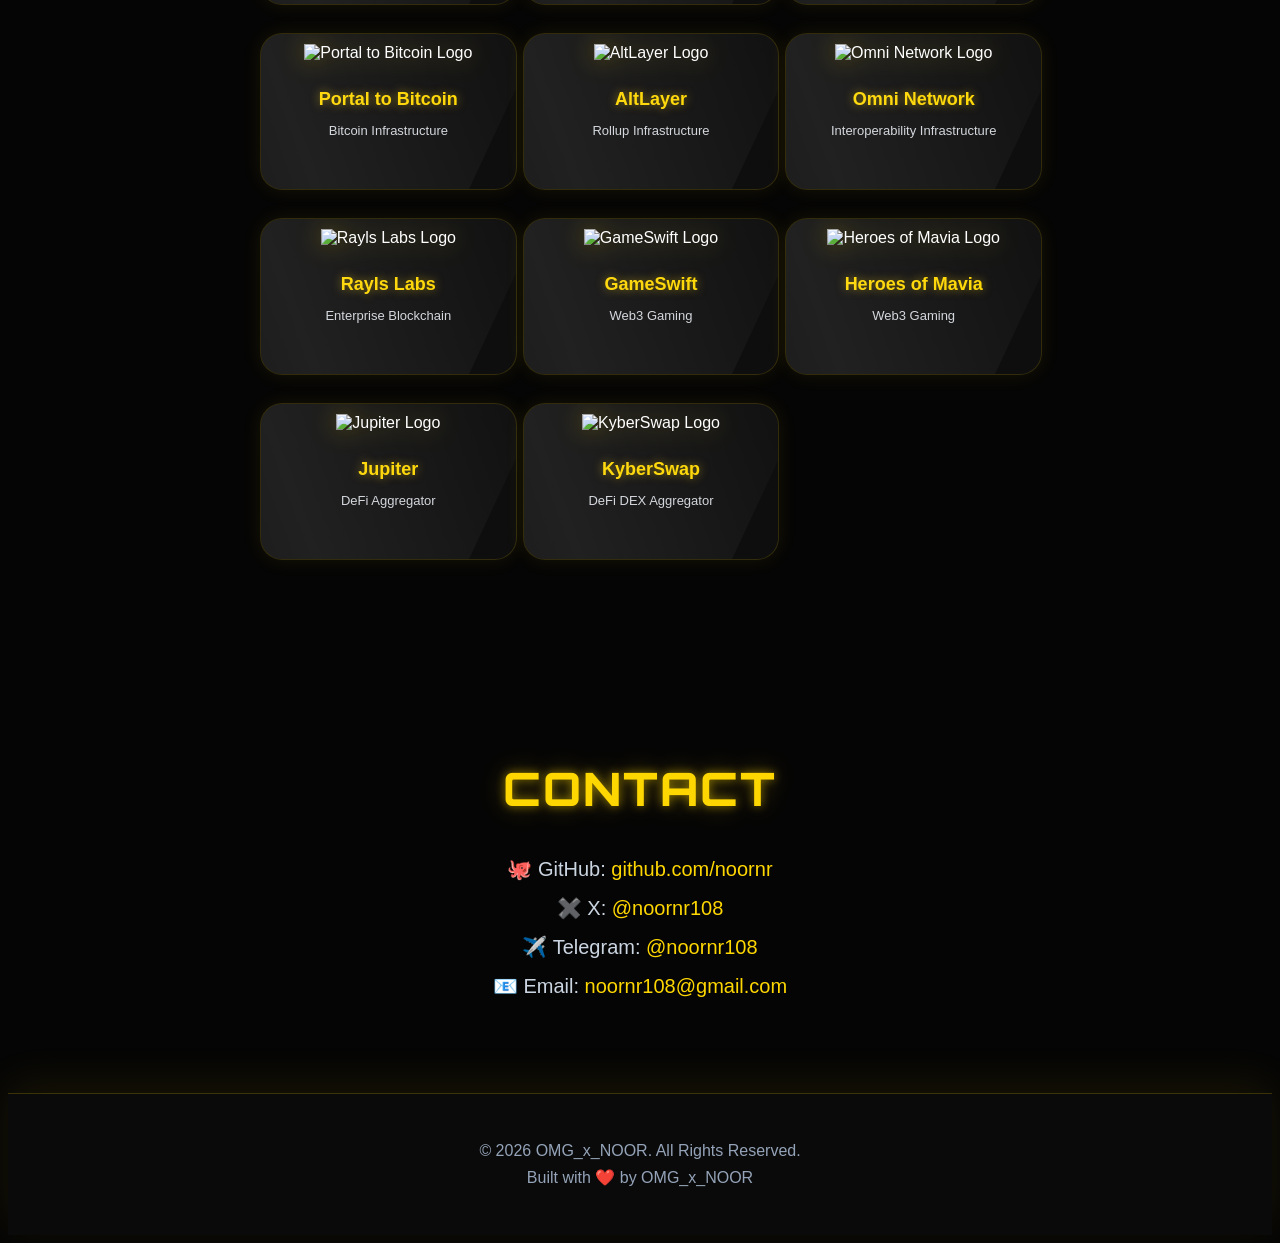
==== commit 657a3e23: "Remove menu button from index.html Removed menu button from navigation." ====
--- a/index.html
+++ b/index.html
@@ -40,9 +40,7 @@
 </a>
 
 </nav>
-<div class="menu-btn" id="menuBtn">☰</div>
-
-</nav>
+  
   <section class="intro">
 
     <div class="intro-image">
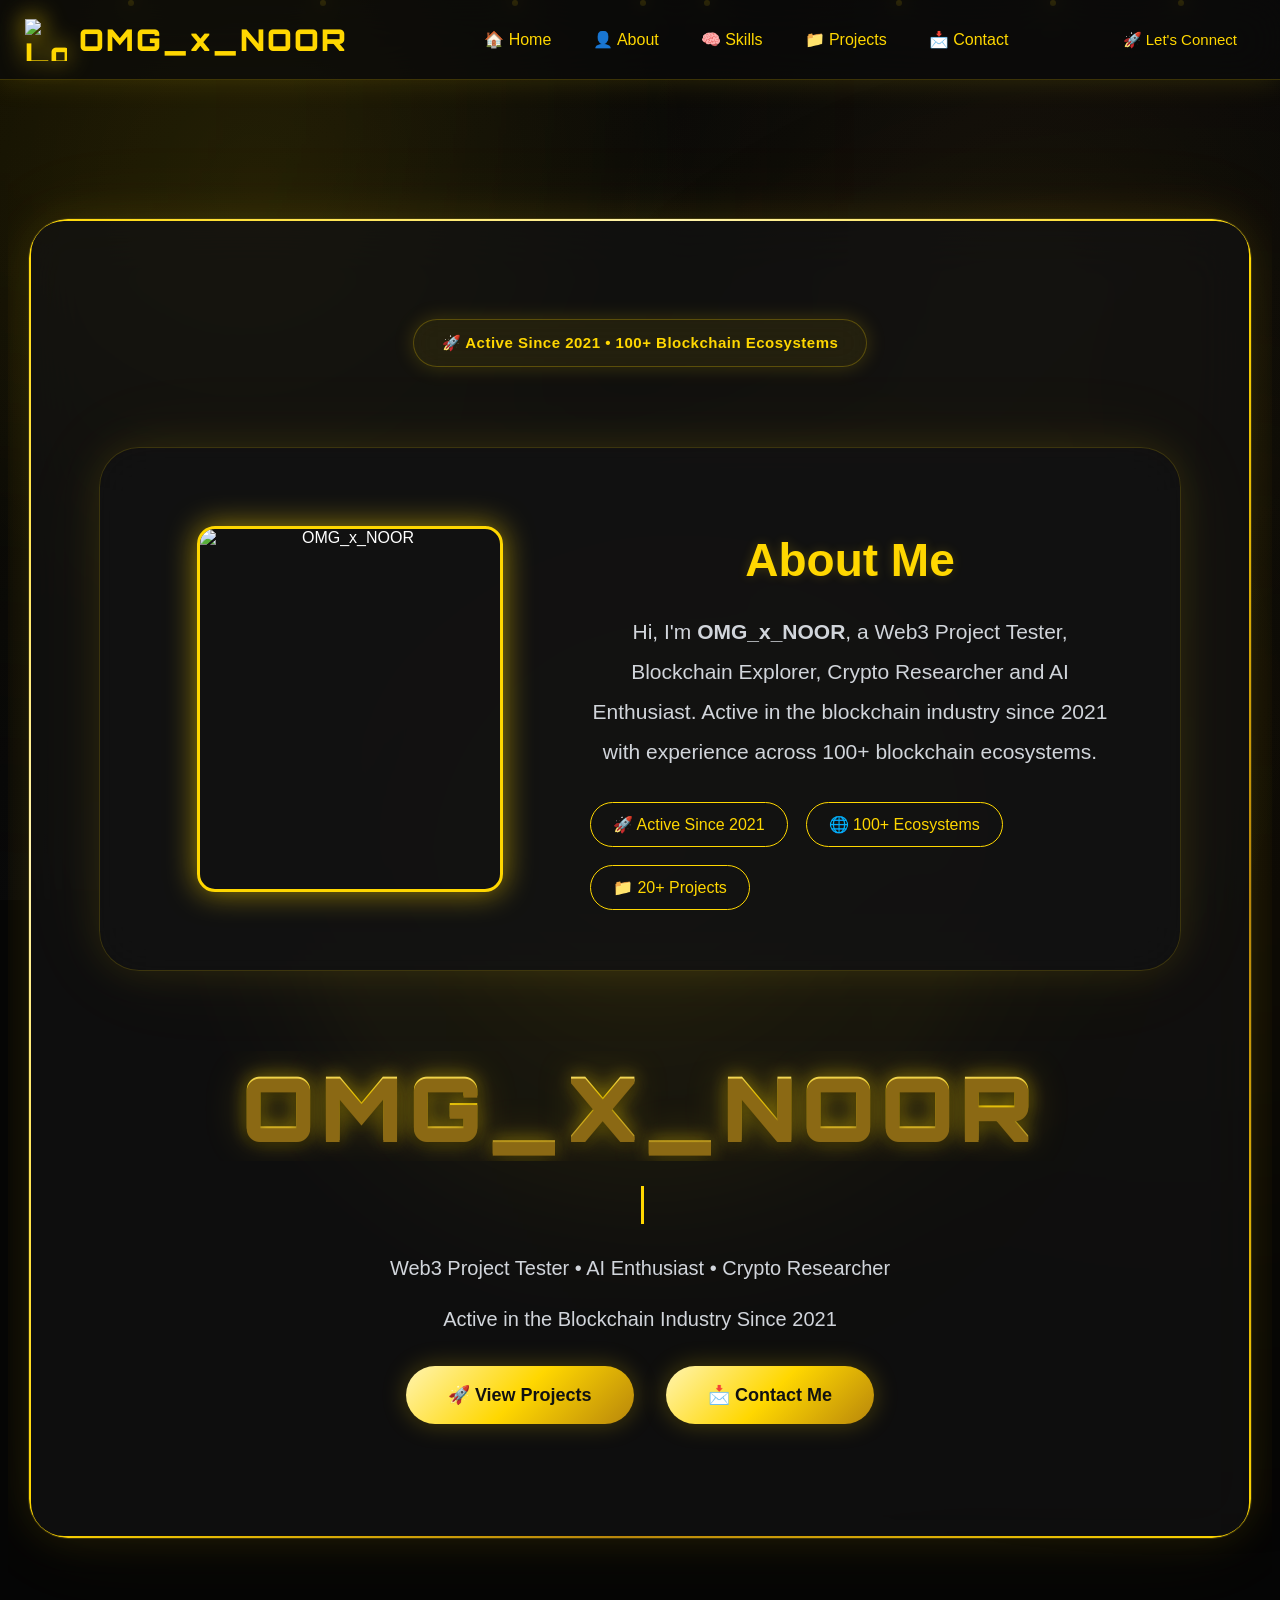
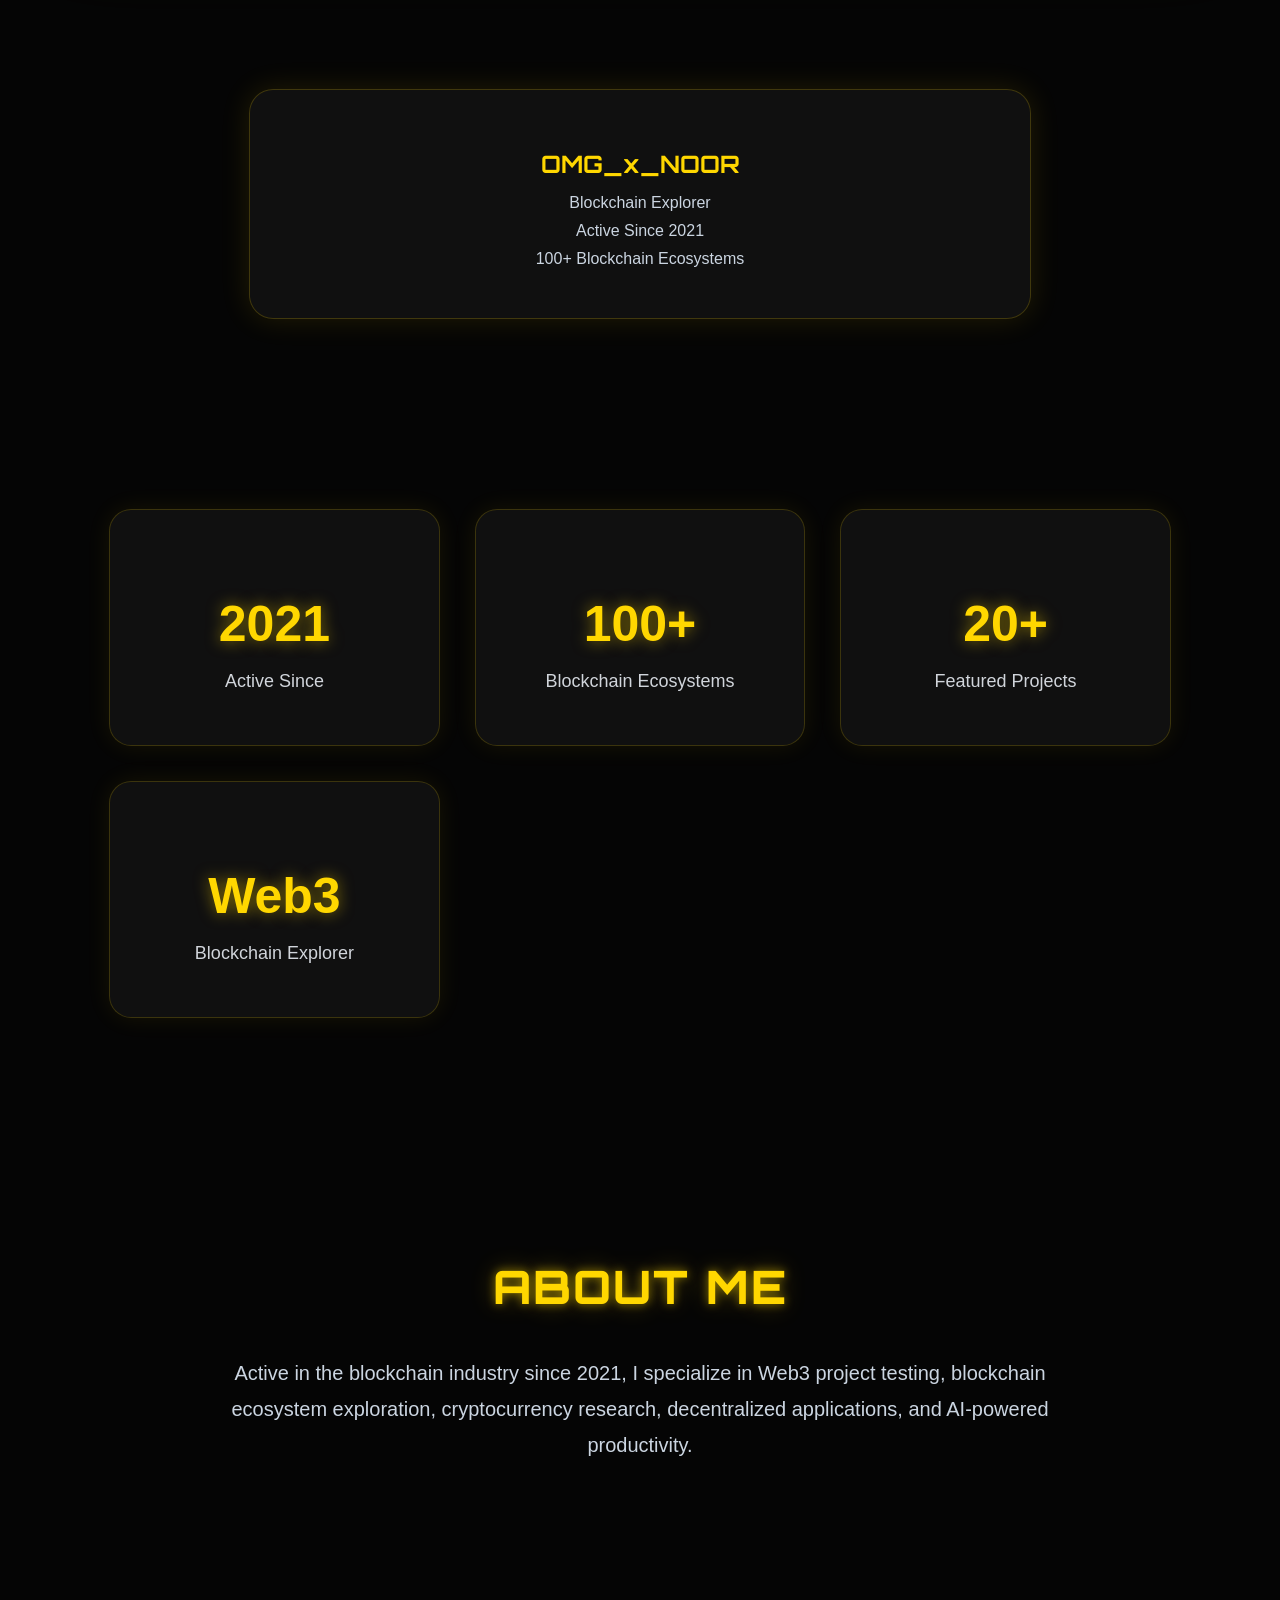
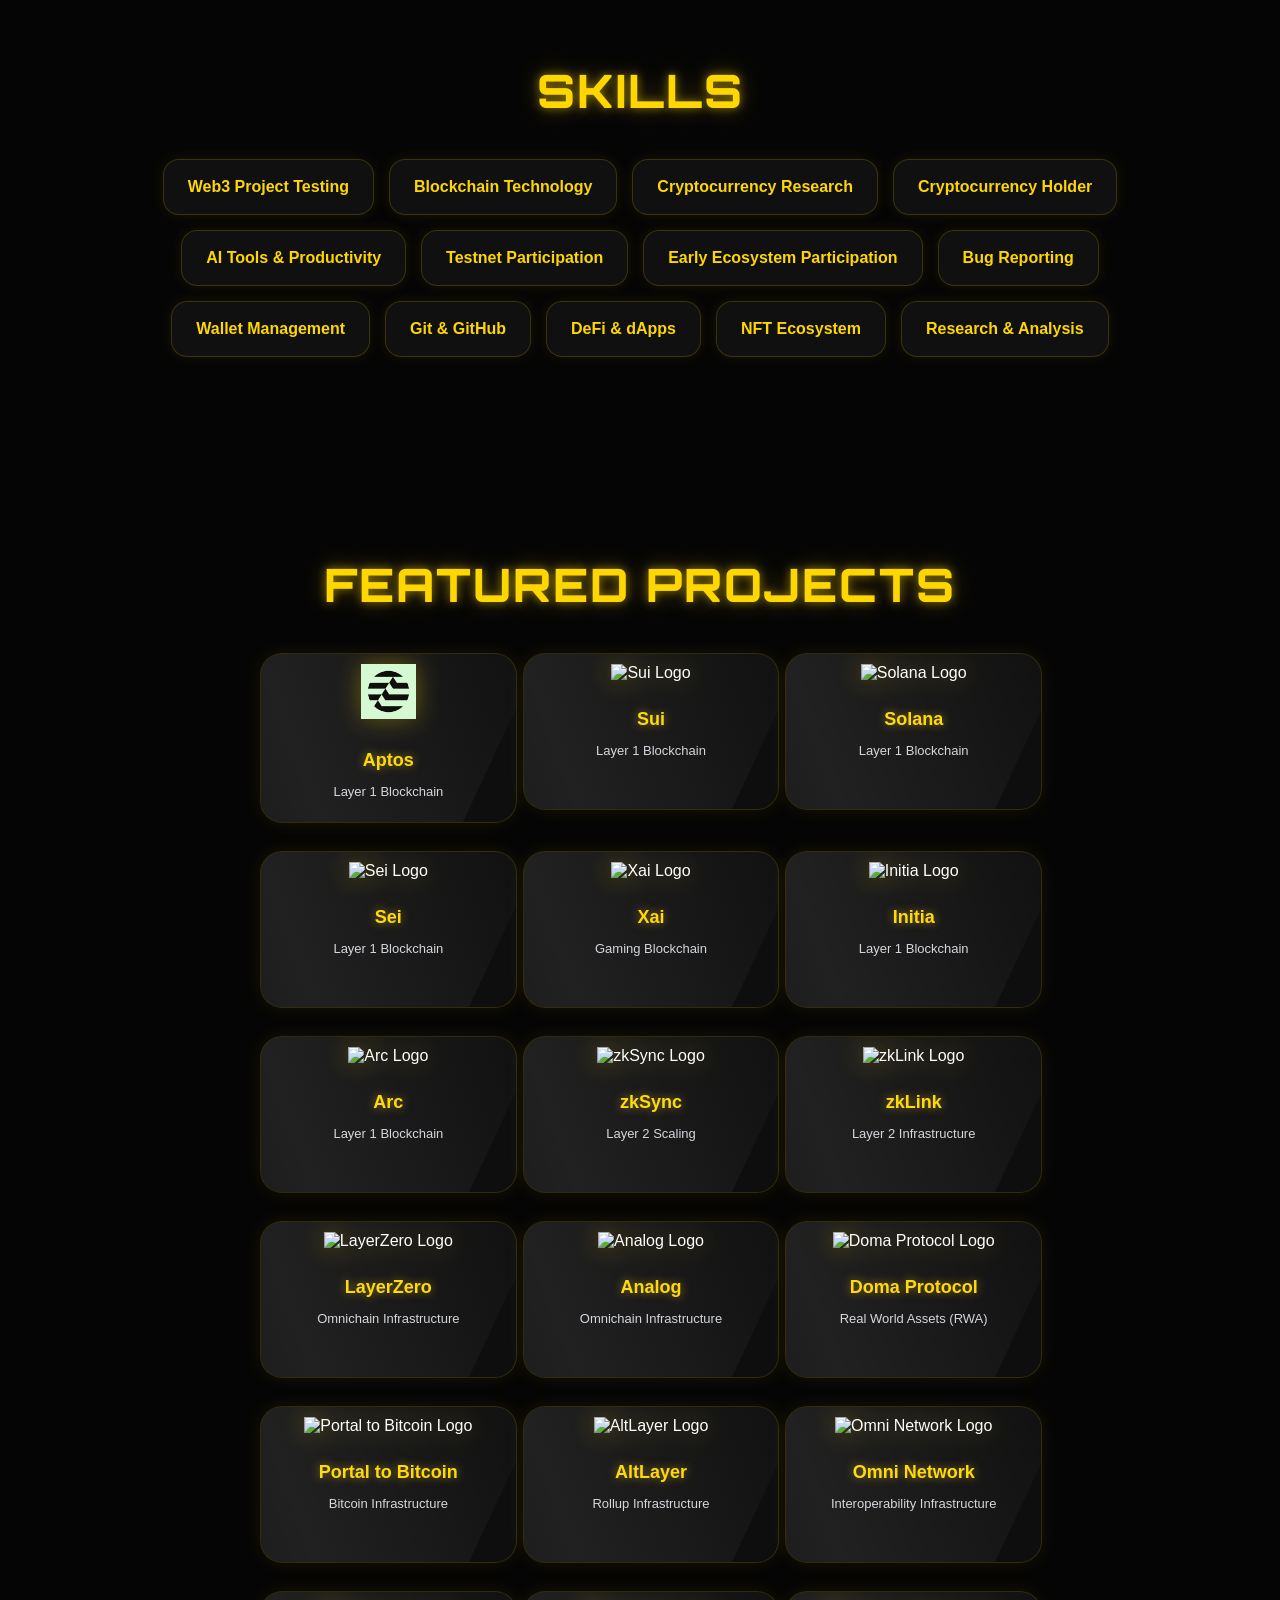
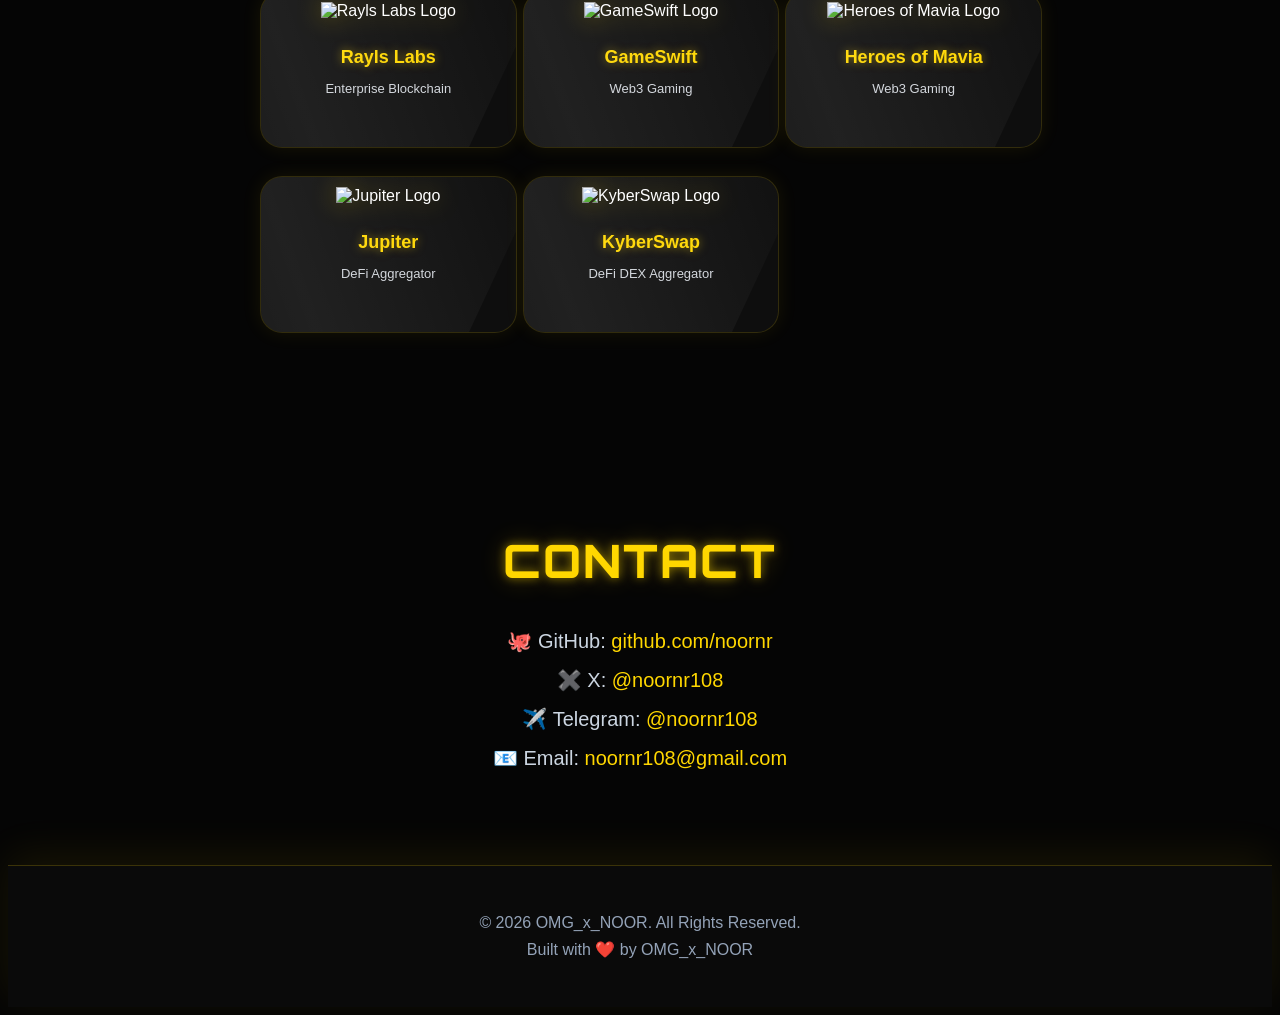
==== commit 3604f190: "Add hero section with active badge and profile image Added a new hero section with a badge and profi" ====
--- a/index.html
+++ b/index.html
@@ -40,7 +40,12 @@
 </a>
 
 </nav>
-  
+  <section id="home" class="hero">
+
+<div class="glass-card">
+<div class="hero-badge">
+🚀 Active Since 2021 • 100+ Blockchain Ecosystems
+</div>
   <section class="intro">
 
     <div class="intro-image">
@@ -66,12 +71,7 @@
     </div>
 
   </section>
-<section id="home" class="hero">
-
-<div class="glass-card">
-<div class="hero-badge">
-🚀 Active Since 2021 • 100+ Blockchain Ecosystems
-</div>
+
 <h1>OMG_x_NOOR</h1>
 
 <h2><span id="typing"></span></h2>
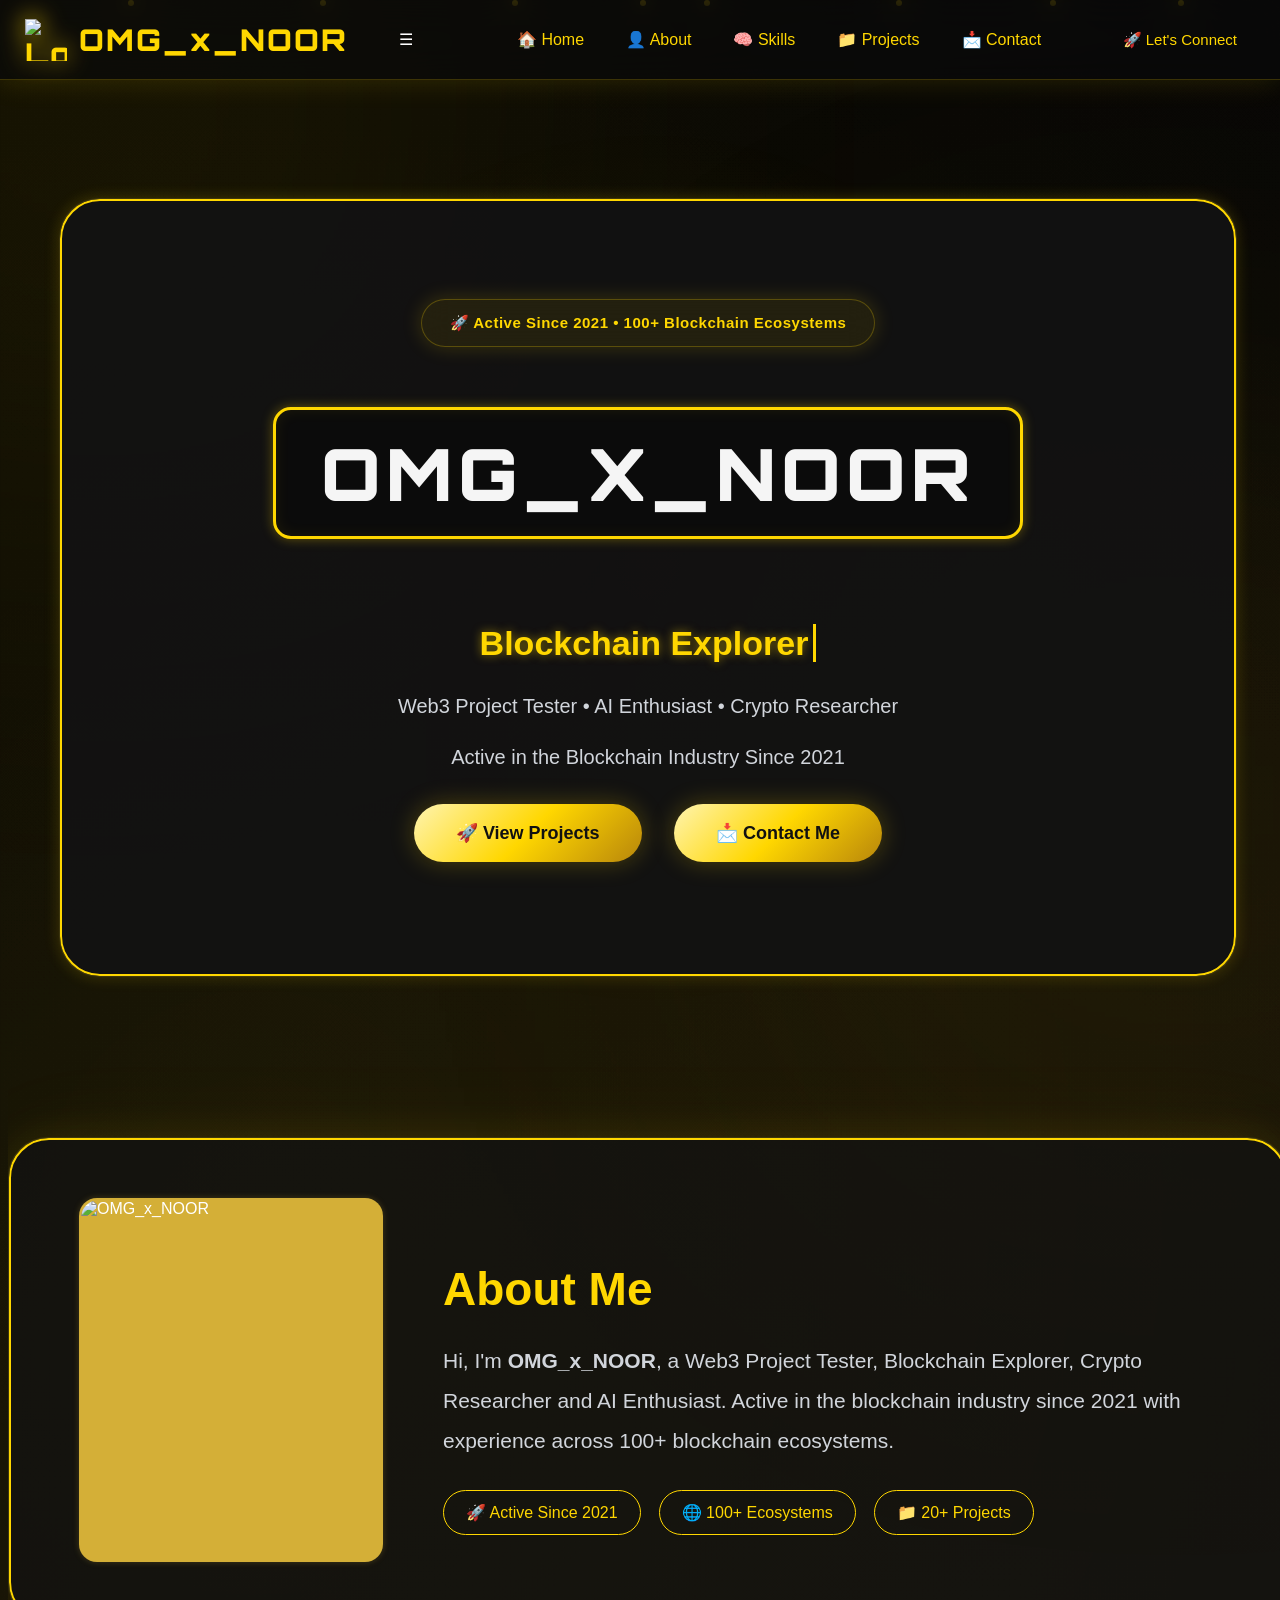
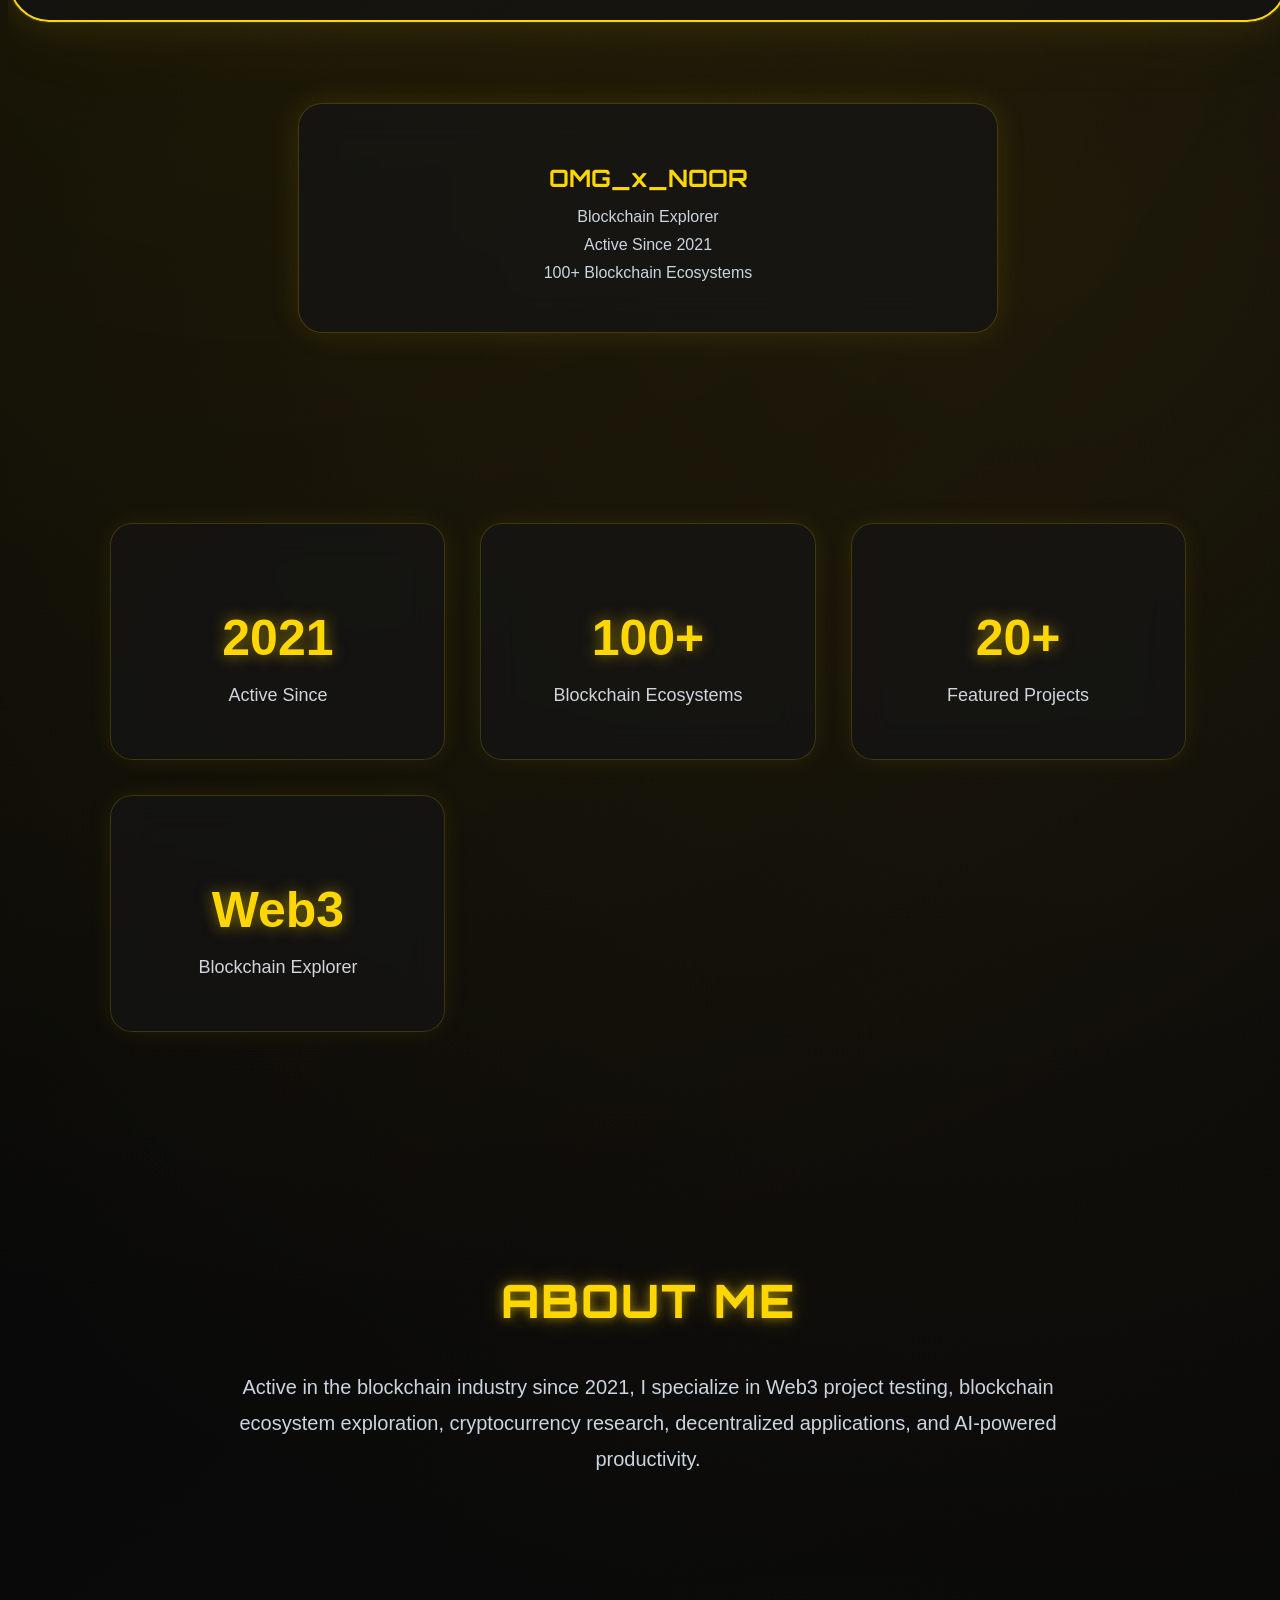
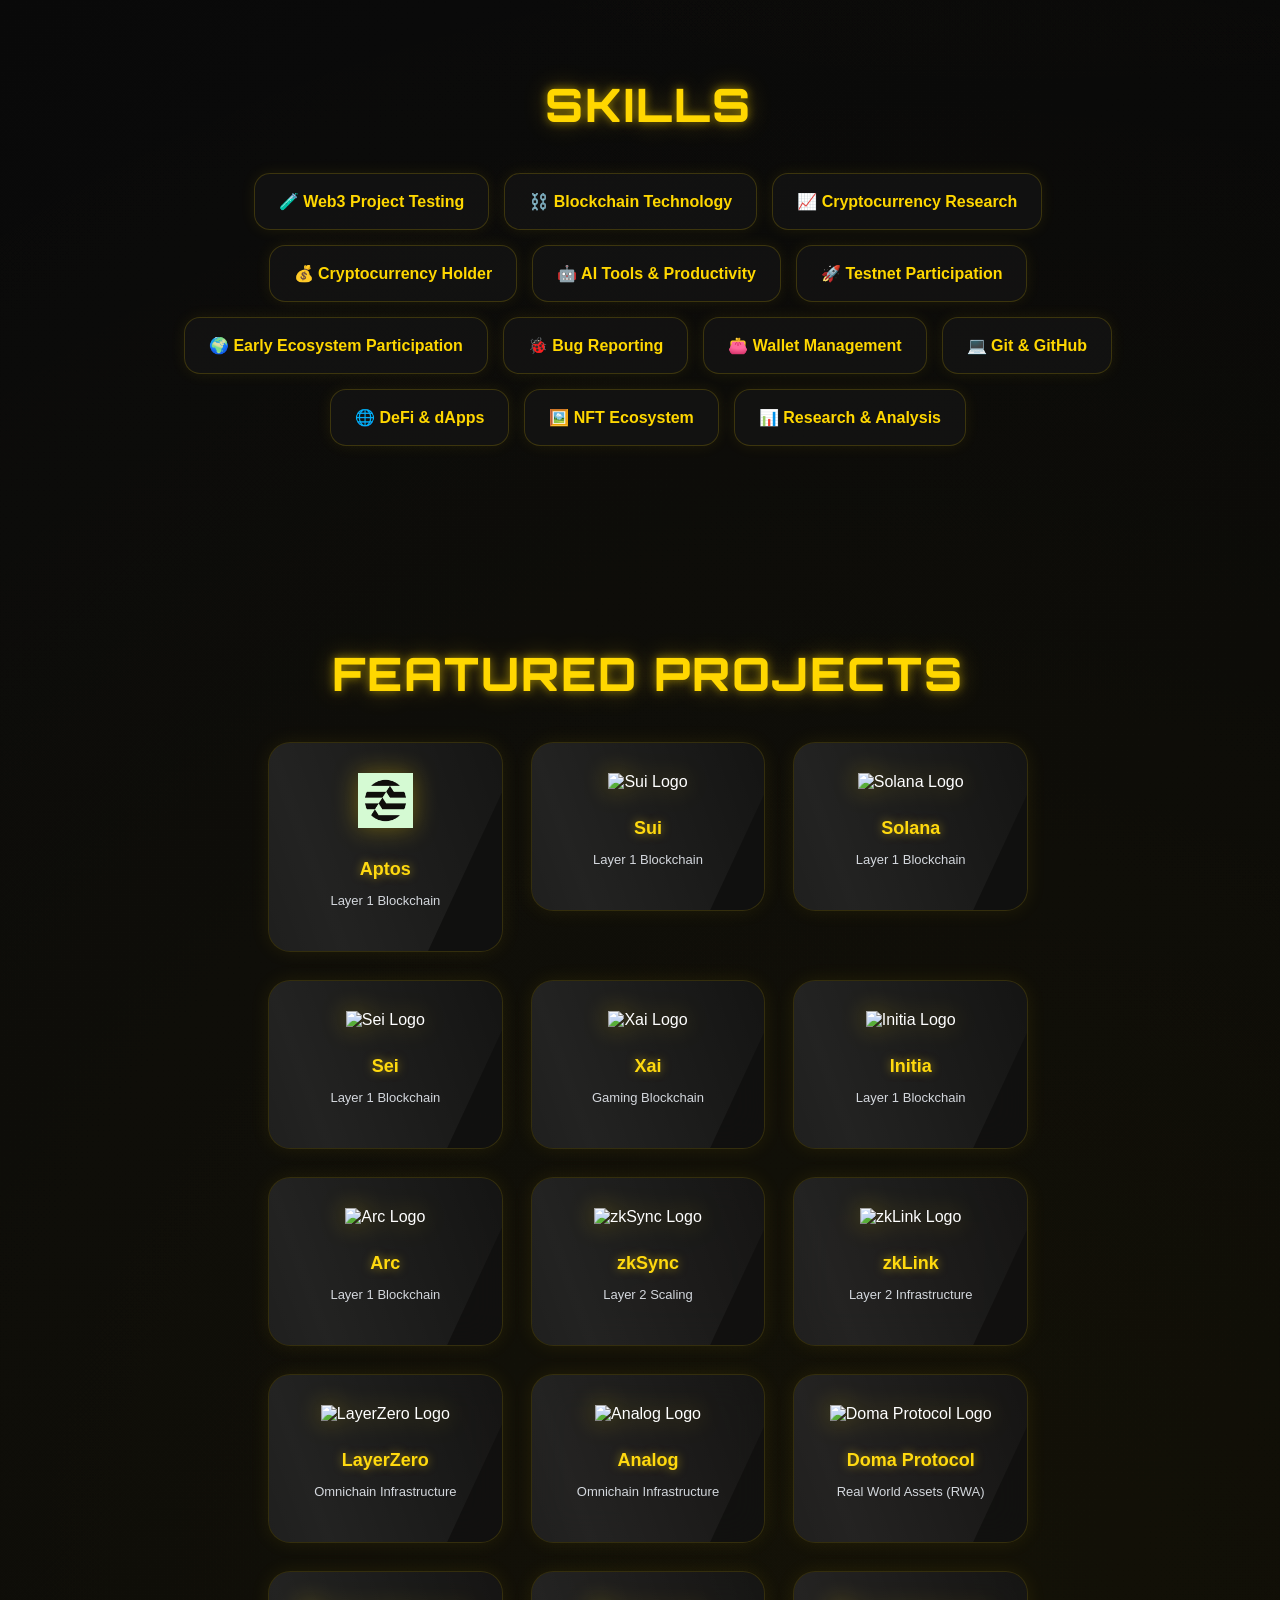
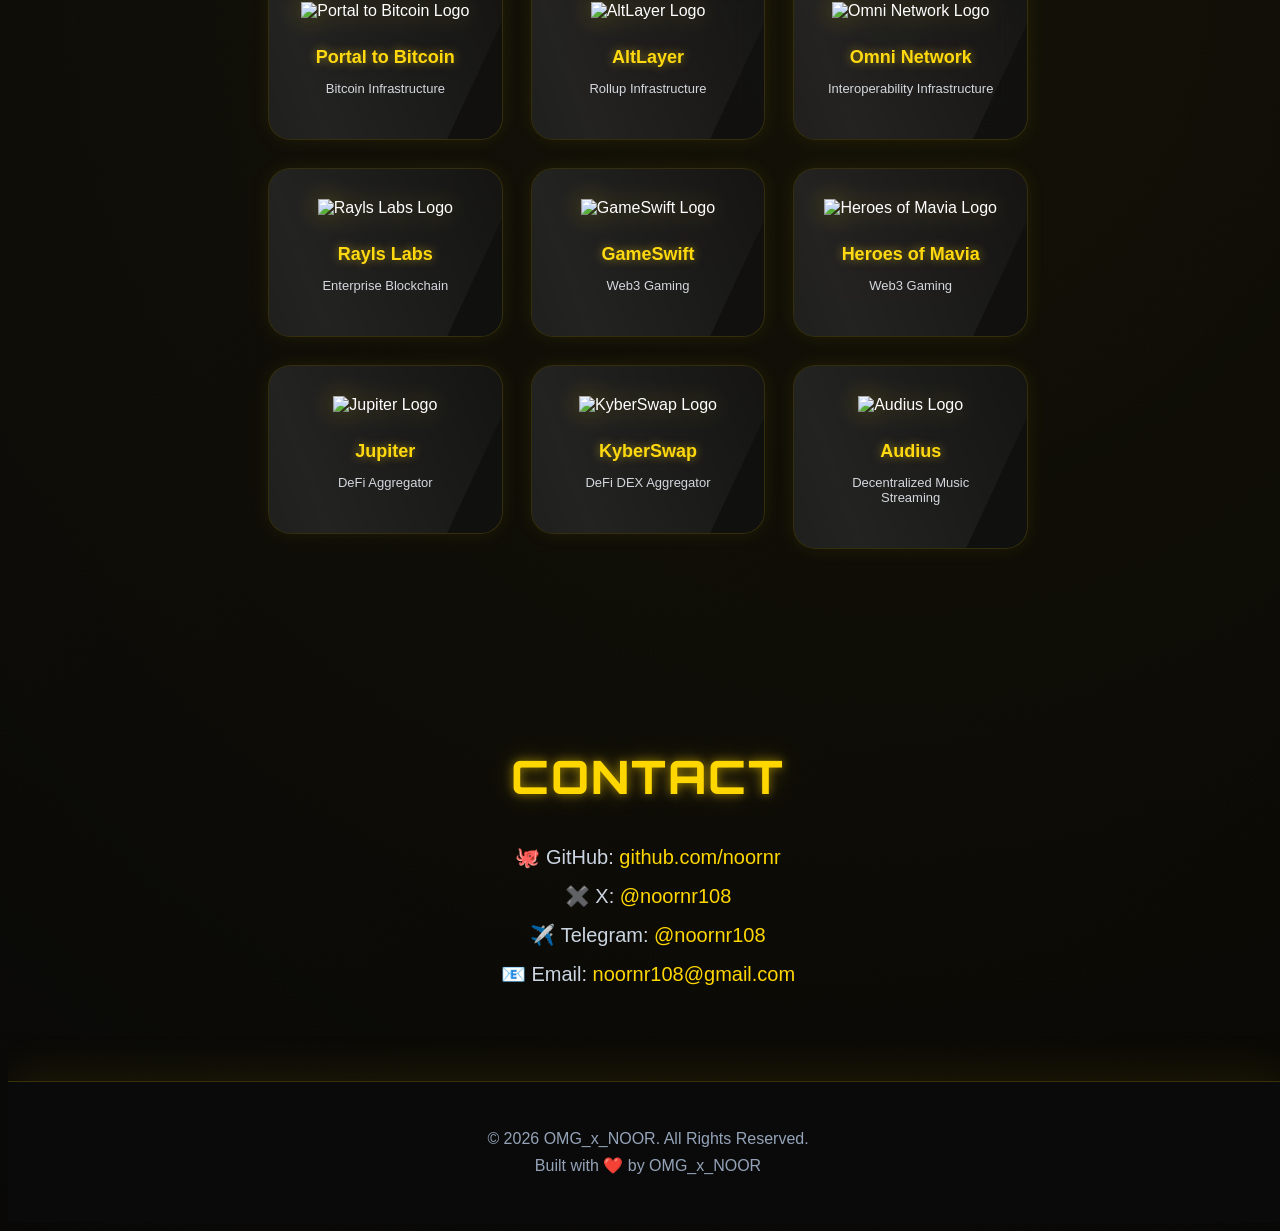
==== commit 75649ceb: "Add emojis to skills section in index.html Replaced text skills with emoji representations for bette" ====
--- a/index.html
+++ b/index.html
@@ -43,9 +43,34 @@
   <section id="home" class="hero">
 
 <div class="glass-card">
+
 <div class="hero-badge">
 🚀 Active Since 2021 • 100+ Blockchain Ecosystems
 </div>
+
+<h1 class="name-plate">OMG_X_NOOR</h1>
+
+<h2><span id="typing"></span></h2>
+
+<p>
+Web3 Project Tester • AI Enthusiast • Crypto Researcher
+</p>
+
+<p>
+Active in the Blockchain Industry Since 2021
+</p>
+
+<a href="#projects">
+<button>🚀 View Projects</button>
+</a>
+
+<a href="#contact">
+<button>📩 Contact Me</button>
+</a>
+
+</div>
+
+</section>
   <section class="intro">
 
     <div class="intro-image">
@@ -67,34 +92,9 @@
             <span>🌐 100+ Ecosystems</span>
             <span>📁 20+ Projects</span>
         </div>
-
     </div>
 
   </section>
-
-<h1>OMG_x_NOOR</h1>
-
-<h2><span id="typing"></span></h2>
-
-<p>
-Web3 Project Tester • AI Enthusiast • Crypto Researcher
-</p>
-
-<p>
-Active in the Blockchain Industry Since 2021
-</p>
-
-<a href="#projects">
-<button>🚀 View Projects</button>
-</a>
-
-<a href="#contact">
-<button>📩 Contact Me</button>
-</a>
-
-</div>
-
-</section>
   <section class="profile">
 
 <h2>OMG_x_NOOR</h2>
@@ -143,19 +143,19 @@
 
 <div class="skill-box">
 
-<div>Web3 Project Testing</div>
-<div>Blockchain Technology</div>
-<div>Cryptocurrency Research</div>
-<div>Cryptocurrency Holder</div>
-<div>AI Tools & Productivity</div>
-<div>Testnet Participation</div>
-<div>Early Ecosystem Participation</div>
-<div>Bug Reporting</div>
-<div>Wallet Management</div>
-<div>Git & GitHub</div>
-<div>DeFi & dApps</div>
-<div>NFT Ecosystem</div>
-<div>Research & Analysis</div>
+<div>🧪 Web3 Project Testing</div>
+<div>⛓️ Blockchain Technology</div>
+<div>📈 Cryptocurrency Research</div>
+<div>💰 Cryptocurrency Holder</div>
+<div>🤖 AI Tools & Productivity</div>
+<div>🚀 Testnet Participation</div>
+<div>🌍 Early Ecosystem Participation</div>
+<div>🐞 Bug Reporting</div>
+<div>👛 Wallet Management</div>
+<div>💻 Git & GitHub</div>
+<div>🌐 DeFi & dApps</div>
+<div>🖼️ NFT Ecosystem</div>
+<div>📊 Research & Analysis</div>
 
 </div>
 
@@ -376,18 +376,22 @@
 </div>
 </a>
 <a href="https://kyberswap.com/" target="_blank" class="project-link">
-<div class="project-card">
-
-<img src="assets/images/projects/kyberswap.png" alt="KyberSwap Logo">
-
-<h3>KyberSwap</h3>
-
-<p>DeFi DEX Aggregator</p>
-
-</div>
-</a>
-
-</div>
+    <div class="project-card">
+        <img src="assets/images/projects/kyberswap.png" alt="KyberSwap Logo">
+        <h3>KyberSwap</h3>
+        <p>DeFi DEX Aggregator</p>
+    </div>
+</a>
+
+<a href="https://docs.openaudio.org/" target="_blank" class="project-link">
+    <div class="project-card">
+        <img src="assets/images/projects/audius.png" alt="Audius Logo">
+        <h3>Audius</h3>
+        <p>Decentralized Music Streaming</p>
+    </div>
+</a>
+
+</div> <!-- project-grid ends here -->
 
   </section>
 
@@ -426,7 +430,7 @@
 <p>Built with ❤️ by OMG_x_NOOR</p>
 
 </footer>
-  <button id="topBtn">⬆ Top</button>
+  <button id="topBtn">↑<br>Top</button>
 <script src="script.js"></script>
 
 </body>
--- a/style.css
+++ b/style.css
@@ -1,4 +1,12 @@
 @import url('https://fonts.googleapis.com/css2?family=Orbitron:wght@500;700;900&display=swap');
+*{
+    box-sizing:border-box;
+}
+
+html,body{
+    width:100%;
+    overflow-x:hidden;
+}
 body{
 font-family:Arial,sans-serif;
 background:#050505;
@@ -7,9 +15,10 @@
 radial-gradient(circle at 80% 30%,rgba(255,180,0,.06),transparent 35%),
 radial-gradient(circle at 70% 80%,rgba(255,215,0,.05),transparent 35%),
 linear-gradient(135deg,#030303,#0a0a0a,#050505);
-background-attachment:fixed;
+background-attachment:scroll;
 color:#fff;
 overflow-x:hidden;
+ padding-top:70px;
 }
 
 nav{
@@ -27,8 +36,7 @@
     box-sizing:border-box;
 
     background:rgba(10,10,10,.72);
-    backdrop-filter:blur(20px);
-
+    backdrop-filter:blur(18px);
     border-bottom:1px solid rgba(255,215,0,.2);
     box-shadow:0 0 30px rgba(255,215,0,.15);
 
@@ -104,67 +112,33 @@
 radial-gradient(circle at center,rgba(255,215,0,.08),transparent 55%);
 }
 .hero h1{
-
-font-family:'Orbitron',sans-serif;
-
-font-size:88px;
-
-font-weight:900;
-
-letter-spacing:6px;
-
-text-transform:uppercase;
-
-position:relative;
-
-background:linear-gradient(
-180deg,
-#fff9d8 0%,
-#ffe88a 20%,
-#FFD700 40%,
-#d4af37 70%,
-#8b6914 100%
-);
-
--webkit-background-clip:text;
--webkit-text-fill-color:transparent;
-
-text-shadow:
-0 2px 0 #8b6914,
-0 5px 10px rgba(0,0,0,.35),
-0 0 18px rgba(255,215,0,.45),
-0 0 40px rgba(255,215,0,.25);
-
-margin-bottom:25px;
-
-overflow:hidden;
-
+    display:inline-block;
+    padding:18px 45px;
+
+    font-family:'Orbitron',sans-serif;
+    font-size:72px;
+    font-weight:900;
+    letter-spacing:5px;
+    text-transform:uppercase;
+
+    color:#f5f5f5;
+    background:#0b0b0b;
+
+    border:3px solid #FFD700;
+    border-radius:18px;
+
+    text-shadow:none;
+
+    box-shadow:
+        0 0 12px rgba(255,215,0,.35),
+        inset 0 0 15px rgba(255,215,0,.08);
+
+    -webkit-text-fill-color:#f5f5f5;
+    -webkit-background-clip:initial;
+    background-clip:border-box;
 }
 .hero h1::after{
-
-content:"";
-
-position:absolute;
-
-top:0;
-
-left:-120%;
-
-width:60%;
-
-height:100%;
-
-background:linear-gradient(
-90deg,
-transparent,
-rgba(255,255,255,.9),
-transparent
-);
-
-transform:skewX(-25deg);
-
-animation:goldShine 4s linear infinite;
-
+    display:none;
 }
 .hero h2{
 font-size:34px;
@@ -275,9 +249,6 @@
 .project-card{
 width:100%;
 margin:0 auto;
-}
-
-.project-card{
 background:rgba(18,18,18,.82);
 border:1px solid rgba(255,215,0,.15);
 border-radius:22px;
@@ -294,10 +265,8 @@
 transform:translateY(-10px) scale(1.04);
 border-color:#FFD700;
 box-shadow:
-0 0 25px rgba(255,215,0,.35),
-0 0 60px rgba(255,215,0,.20);
-}
-
+0 0 20px rgba(255,215,0,.18);
+}
 .project-card h3{
 color:#FFD700;
 font-size:18px;
@@ -336,7 +305,8 @@
 
 font-weight:700;
 
-backdrop-filter:blur(12px);
+backdrop-filter:none;
+-webkit-backdrop-filter:none;
 
 transition:.35s;
 
@@ -449,23 +419,45 @@
 text-shadow:0 0 10px rgba(255,215,0,.6);
 }
 #topBtn{
-position:fixed;
-bottom:20px;
-right:20px;
-padding:12px 18px;
-border:none;
-border-radius:50%;
-background:#2563eb;
-color:white;
-font-size:18px;
-cursor:pointer;
-display:none;
-box-shadow:0 0 20px rgba(37,99,235,.6);
-z-index:999;
+    position:fixed;
+
+    bottom:20px;
+    right:20px;
+
+    width:65px;
+    height:65px;
+
+    display:none;
+
+    align-items:center;
+    justify-content:center;
+    flex-direction:column;
+
+    border:none;
+    border-radius:50%;
+
+    background:linear-gradient(145deg,#FFF4B0,#FFD700,#B8860B);
+    color:#111;
+
+    font-size:18px;
+    font-weight:700;
+    line-height:1.1;
+
+    cursor:pointer;
+    z-index:9999;
+
+    box-shadow:
+        0 0 15px rgba(255,215,0,.45),
+        0 0 35px rgba(255,215,0,.25);
+
+    transition:.3s;
 }
 
 #topBtn:hover{
-background:#1d4ed8;
+    transform:scale(1.08);
+    box-shadow:
+        0 0 25px rgba(255,215,0,.7),
+        0 0 50px rgba(255,215,0,.4);
 }
 .project-link{
 text-decoration:none;
@@ -490,189 +482,7 @@
     transform:scale(1.12) rotate(3deg);
     filter:drop-shadow(0 0 18px gold);
 }
-@media (max-width:768px){
-
-nav{
-flex-direction:column;
-padding:15px;
-}
-
-nav ul{
-flex-wrap:wrap;
-justify-content:center;
-gap:12px;
-margin-top:15px;
-}
-
-.hero h1{
-font-size:48px;
-}
-
-.hero h2{
-font-size:28px;
-}
-
-.hero p{
-font-size:18px;
-}
-
-.stats{
-grid-template-columns:1fr;
-}
-
-.project-grid{
-    display:grid;
-    grid-template-columns:repeat(3, 1fr);
-    gap:12px;
-    max-width:500px;
-    margin:auto;
-}
-.project-card{
-min-height:135px;
-padding:10px;
-}
-
-.project-card img{
-width:70px;
-height:70px;
-}
-
-.profile{
-margin:30px 15px;
-}
-
-button{
-width:100%;
-max-width:300px;
-}
-
-}
-.menu-btn{
-display:none;
-font-size:30px;
-cursor:pointer;
-color:white;
-}
-
-@media(max-width:768px){
-
-.menu-btn{
-display:block;
-}
-
-nav ul{
-display:none;
-flex-direction:column;
-width:100%;
-text-align:center;
-margin-top:20px;
-}
-
-nav ul.active{
-display:flex;
-}
-
-}
-.hidden{
-opacity:0;
-transform:translateY(50px);
-transition:all .8s ease;
-}
-
-.show{
-opacity:1;
-transform:translateY(0);
-}
-.hero-buttons{
-display:flex;
-gap:20px;
-flex-wrap:wrap;
-justify-content:center;
-margin-top:25px;
-}
-
-.typing{
-font-size:22px;
-font-weight:bold;
-color:#60a5fa;
-}
-
-.since{
-font-size:18px;
-color:#94a3b8;
-margin-top:10px;
-}
-.hero{
-position:relative;
-overflow:hidden;
-}
-
-.hero::before{
-content:"";
-position:absolute;
-
-width:850px;
-height:850px;
-
-top:50%;
-left:50%;
-
-transform:translate(-50%,-50%);
-
-border-radius:50%;
-
-background:
-radial-gradient(circle,
-rgba(255,215,0,.30) 0%,
-rgba(255,215,0,.12) 35%,
-rgba(255,215,0,.05) 60%,
-transparent 75%);
-
-filter:blur(30px);
-
-animation:pulseGlow 6s ease-in-out infinite;
-
-z-index:-2;
-}
-.hero::after{
-
-content:"";
-
-position:absolute;
-
-width:620px;
-height:620px;
-
-top:50%;
-left:50%;
-
-transform:translate(-50%,-50%);
-
-border-radius:50%;
-
-border:2px solid rgba(255,215,0,.15);
-
-box-shadow:
-0 0 30px rgba(255,215,0,.25),
-inset 0 0 30px rgba(255,215,0,.15);
-
-animation:rotateRing 18s linear infinite;
-
-z-index:-1;
-
-}
-
-@keyframes rotateRing{
-
-from{
-transform:translate(-50%,-50%) rotate(0deg);
-}
-
-to{
-transform:translate(-50%,-50%) rotate(360deg);
-}
-
-}
+
 .project-card::before{
 content:"";
 position:absolute;
@@ -700,7 +510,7 @@
 background:rgba(20,20,20,.75);
 border:1px solid rgba(255,215,0,.2);
 border-radius:24px;
-backdrop-filter:blur(20px);
+backdrop-filter:blur(18px);
 text-align:center;
 box-shadow:0 0 30px rgba(255,215,0,.12);
 transition:.35s;
@@ -728,10 +538,10 @@
 padding:100px 70px;
 text-align:center;
 
-background:rgba(18,18,18,.72);
-
-backdrop-filter:blur(28px);
--webkit-backdrop-filter:blur(28px);
+background:rgba(18,18,18,.95);
+
+backdrop-filter:none;
+-webkit-backdrop-filter:none;
 
 border:1px solid rgba(255,215,0,.18);
 
@@ -740,59 +550,29 @@
 position:relative;
 overflow:hidden;
 
+box-shadow:0 0 15px rgba(255,215,0,.18);
+
+transition:.45s;
+}
+
+.glass-card::before{
+    content:"";
+    position:absolute;
+    inset:0;
+
+    border:2px solid #FFD700;
+    border-radius:40px;
+
+    pointer-events:none;
+
+    box-shadow:
+        0 0 15px rgba(255,215,0,.5),
+        0 0 35px rgba(255,215,0,.25);
+}
+
+.glass-card:hover{
 box-shadow:
-0 0 40px rgba(255,215,0,.10),
-0 0 100px rgba(255,215,0,.05);
-
-transition:.45s;
-}
-
-.glass-card:hover{
-transform:translateY(-8px);
-box-shadow:
-0 0 70px rgba(255,215,0,.22),
-0 0 120px rgba(255,215,0,.08);
-}
-
-.glass-card::before{
-
-content:"";
-
-position:absolute;
-
-inset:0;
-
-padding:2px;
-
-border-radius:35px;
-
-background:linear-gradient(
-135deg,
-#FFD700,
-#FFF4B0,
-#FFD700,
-#B8860B,
-#FFD700
-);
-
--webkit-mask:
-linear-gradient(#fff 0 0) content-box,
-linear-gradient(#fff 0 0);
-
--webkit-mask-composite:xor;
-mask-composite:exclude;
-
-pointer-events:none;
-
-animation:borderGlow 6s linear infinite;
-
-}
-
-.glass-card:hover{
-transform:translateY(-8px);
-box-shadow:
-0 0 45px rgba(59,130,246,.6),
-0 0 80px rgba(236,72,153,.35);
+0 0 18px rgba(255,215,0,.35);
 }
 
 a{
@@ -801,23 +581,6 @@
 transition:.3s;
 }
 
-@keyframes glow{
-0%{
-text-shadow:0 0 5px #3b82f6;
-}
-50%{
-text-shadow:0 0 20px #3b82f6,0 0 40px #7c3aed;
-}
-100%{
-text-shadow:0 0 5px #3b82f6;
-}
-}
-
-@keyframes gradientMove{
-0%{background-position:0% 50%;}
-50%{background-position:100% 50%;}
-100%{background-position:0% 50%;}
-}
 #typing{
 color:#FFD700;
 font-weight:700;
@@ -852,23 +615,7 @@
 box-shadow:
 0 0 20px rgba(255,215,0,.18);
 }
-body{
-
-padding-top:90px;
-
-}
-
-@keyframes borderGlow{
-
-0%{
-filter:hue-rotate(0deg);
-}
-
-100%{
-filter:hue-rotate(360deg);
-}
-
-}
+
 .particles{
 position:fixed;
 top:0;
@@ -921,30 +668,7 @@
 }
 
 }
-@keyframes goldShine{
-
-0%{
-left:-120%;
-}
-
-100%{
-left:160%;
-}
-
-}
-@keyframes pulseGlow{
-
-0%,100%{
-transform:translate(-50%,-50%) scale(1);
-opacity:.7;
-}
-
-50%{
-transform:translate(-50%,-50%) scale(1.15);
-opacity:1;
-}
-
-}
+
 .project-card::after{
 content:"";
 position:absolute;
@@ -974,10 +698,6 @@
 .project-card:hover::after{
 opacity:1;
 }
-.project-card{
-    min-height:135px;
-    padding:10px;
-}
 .intro{
     display:flex;
     align-items:center;
@@ -990,8 +710,8 @@
 
     background:rgba(18,18,18,.72);
 
-    backdrop-filter:blur(28px);
-    -webkit-backdrop-filter:blur(28px);
+    backdrop-filter:none;
+-webkit-backdrop-filter:none;
 
     border:1px solid rgba(255,215,0,.18);
 
@@ -1013,28 +733,48 @@
         0 0 70px rgba(255,215,0,.22),
         0 0 120px rgba(255,215,0,.08);
 }
+.intro::before{
+    content:"";
+    position:absolute;
+    inset:0;
+    border:2px solid #FFD700;
+    border-radius:40px;
+    pointer-events:none;
+
+    box-shadow:
+        0 0 12px rgba(255,215,0,.6),
+        0 0 30px rgba(255,215,0,.25);
+
+    animation:none;
+    background:none;
+}
 
 .intro-image{
-    flex:0 0 360px;
-    display:flex;
-    justify-content:center;
-    align-items:center;
+    position:relative;
+    display:inline-block;
+
+    padding:2px;
+
+    border-radius:18px;
+
+    background:#D4AF37;
+
+    box-shadow:
+        0 0 6px rgba(212,175,55,.25);
 }
 
 .intro-image img{
+    display:block;
     width:300px;
     height:360px;
-
     object-fit:cover;
-    display:block;
 
     border-radius:18px;
-    border:3px solid #FFD700;
-
-    box-shadow:0 0 30px rgba(255,215,0,.6);
+    border:none;
 }
 .intro-content{
     flex:1;
+    min-width:0;
 }
 
 .intro-content h2{
@@ -1062,3 +802,227 @@
     border:1px solid #FFD700;
     color:#FFD700;
 }
+@media (max-width:768px){
+
+    body{
+        padding-top:180px;
+    }
+
+    .logo{
+        font-size:20px;
+    }
+
+    .logo img{
+        width:34px;
+        height:34px;
+    }
+
+    .connect-btn{
+        display:none;
+    }
+
+    .menu-btn{
+        display:block;
+        font-size:30px;
+        cursor:pointer;
+        color:#fff;
+    }
+
+    nav ul{
+        position:absolute;
+        top:70px;
+        left:0;
+        width:100%;
+        display:none;
+        flex-direction:column;
+        justify-content:center;
+        gap:12px;
+        margin-top:20px;
+        background:#111;
+        padding:20px 0;
+        text-align:center;
+    }
+
+    nav ul.active{
+        display:flex;
+    }
+
+    .hero{
+        min-height:auto;
+        padding:40px 15px;
+        overflow:visible;
+    }
+
+    .hero h1{
+    display:block;
+    width:100%;
+    max-width:100%;
+
+    font-size:28px;
+    font-weight:900;
+    letter-spacing:1px;
+    line-height:1.2;
+
+    padding:15px 10px;
+    margin:20px auto 40px;
+
+    color:#f5f5f5;
+    background:#0b0b0b;
+
+    border:3px solid #FFD700;
+    border-radius:18px;
+
+    text-align:center;
+
+    white-space:nowrap;
+
+    overflow:hidden;
+
+    text-overflow:ellipsis;
+
+    -webkit-text-fill-color:#f5f5f5;
+    -webkit-background-clip:initial;
+}
+
+    .hero h2{
+        font-size:24px;
+    }
+
+    .hero p{
+        font-size:16px;
+    }
+
+    .hero-badge{
+    font-size:13px;
+    padding:10px 18px;
+    margin-bottom:35px;
+}
+
+    .stats{
+        grid-template-columns:1fr;
+    }
+
+    .glass-card{
+        width:100%;
+        max-width:100%;
+        margin:0;
+        padding:30px 15px;
+        box-sizing:border-box;
+        overflow:hidden;
+        transform:translateZ(0);
+        -webkit-transform:translateZ(0);
+        backface-visibility:hidden;
+        -webkit-backface-visibility:hidden;
+        will-change:transform;
+    }
+
+    .intro{
+        display:flex;
+        flex-direction:column;
+        align-items:center;
+        justify-content:center;
+        width:95%;
+        margin:25px auto;
+        padding:30px 20px;
+        box-sizing:border-box;
+        overflow:hidden;
+        border:2px solid #FFD700;
+        border-radius:30px;
+    }
+
+    .intro::before{
+        display:none;
+    }
+
+    .intro-image{
+        display:flex;
+        justify-content:center;
+        align-items:center;
+        padding:0;
+        background:none !important;
+        border:none;
+        box-shadow:none;
+    }
+
+    .intro-image img{
+        width:220px;
+        height:270px;
+        object-fit:cover;
+        border:2px solid #FFD700;
+        border-radius:18px;
+        background:transparent;
+        box-shadow:
+        0 0 6px rgba(212,175,55,.25);
+    }
+
+    .intro-content{
+        width:100%;
+        max-width:100%;
+        flex:none;
+        text-align:center;
+    }
+
+    .intro-content h2{
+        font-size:36px;
+        margin-bottom:20px;
+    }
+
+    .intro-content p{
+        width:100%;
+        max-width:100%;
+        font-size:18px;
+        line-height:1.7;
+        white-space:normal;
+        word-break:normal;
+        overflow-wrap:break-word;
+    }
+
+    .intro-stats{
+        display:flex;
+        justify-content:center;
+        flex-wrap:wrap;
+        gap:15px;
+    }
+
+    .profile{
+        margin:30px 15px;
+    }
+
+    button{
+        width:100%;
+        max-width:300px;
+        margin:10px 0;
+    }
+
+    .project-grid{
+        display:grid;
+        grid-template-columns:repeat(2,1fr);
+        gap:10px;
+        width:100%;
+        max-width:100%;
+        margin:0;
+    }
+
+    .project-card{
+        height:115px;
+        padding:6px 4px;
+        border-radius:16px;
+        box-sizing:border-box;
+    }
+
+    .project-card img{
+        width:34px;
+        height:34px;
+        margin-bottom:4px;
+    }
+
+    .project-card h3{
+        font-size:13px;
+        margin:4px 0 2px;
+    }
+
+    .project-card p{
+        font-size:9px;
+        line-height:1.1;
+    }
+}
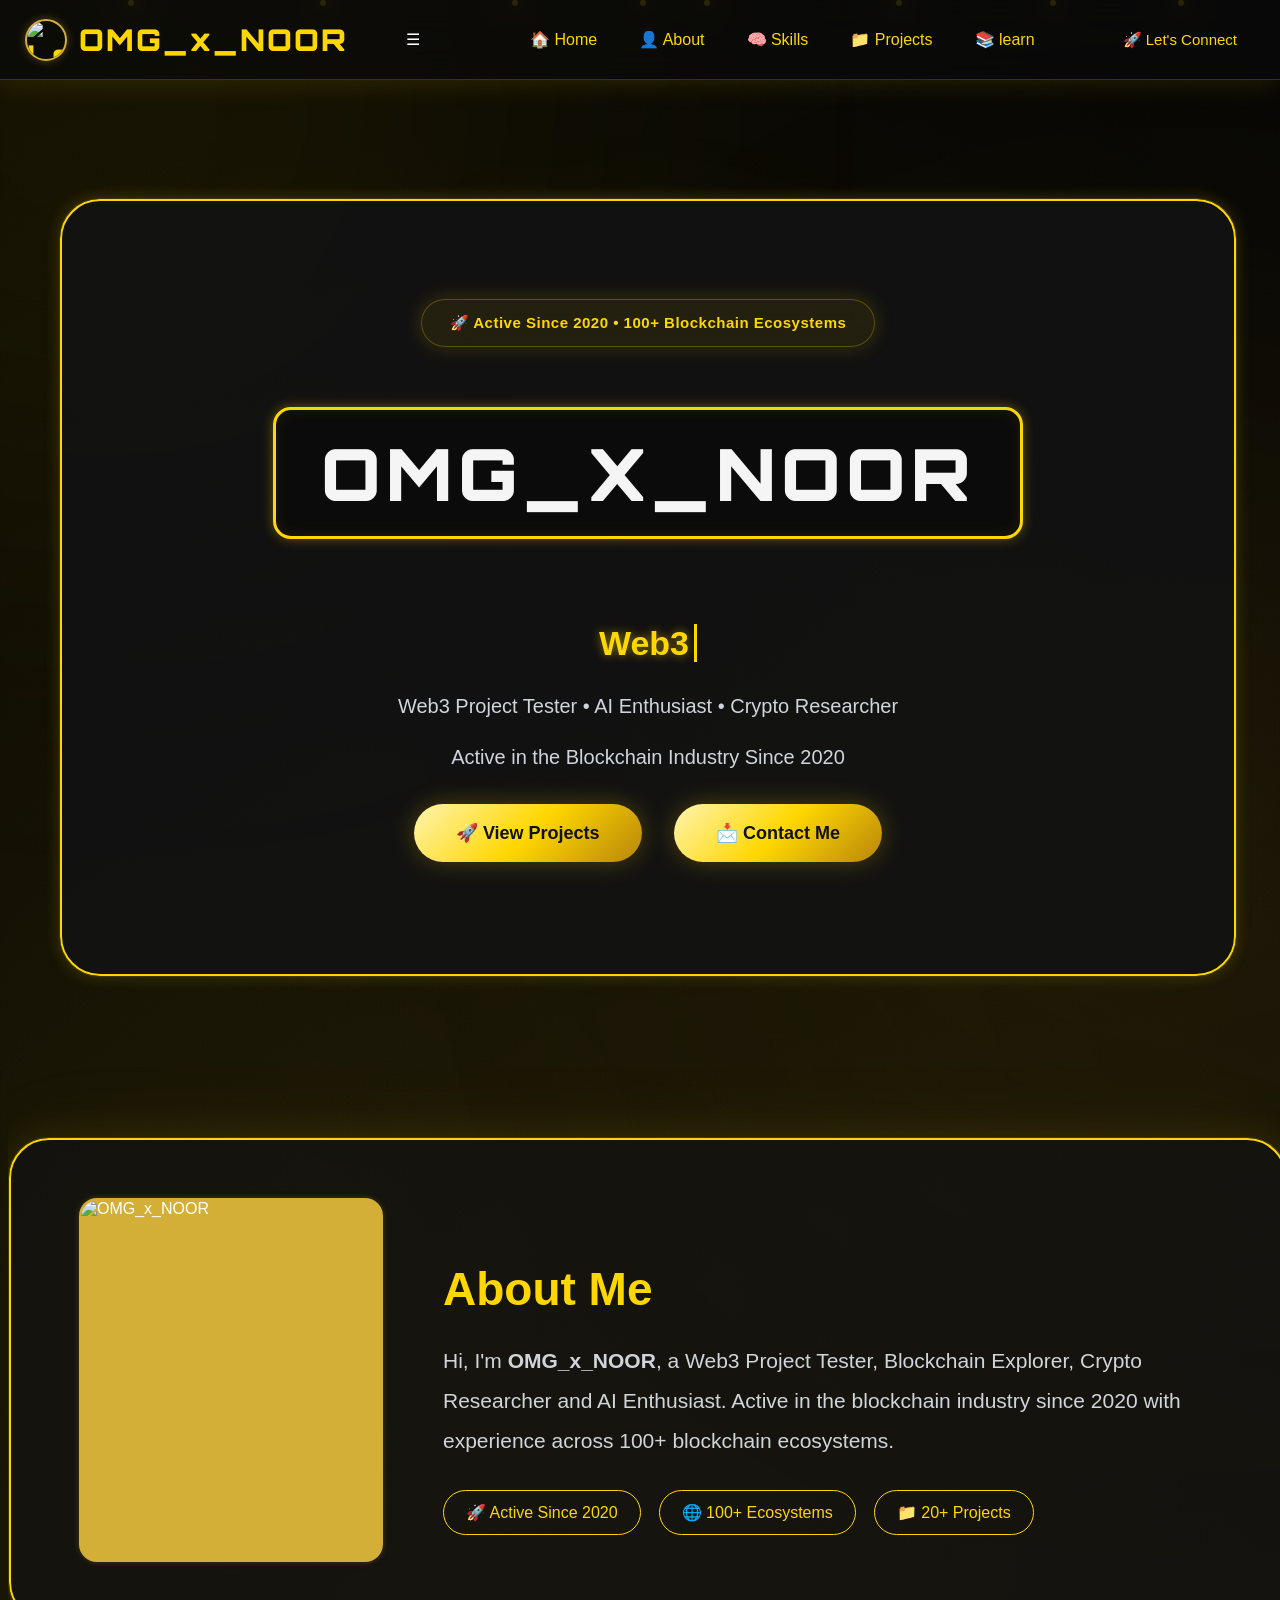
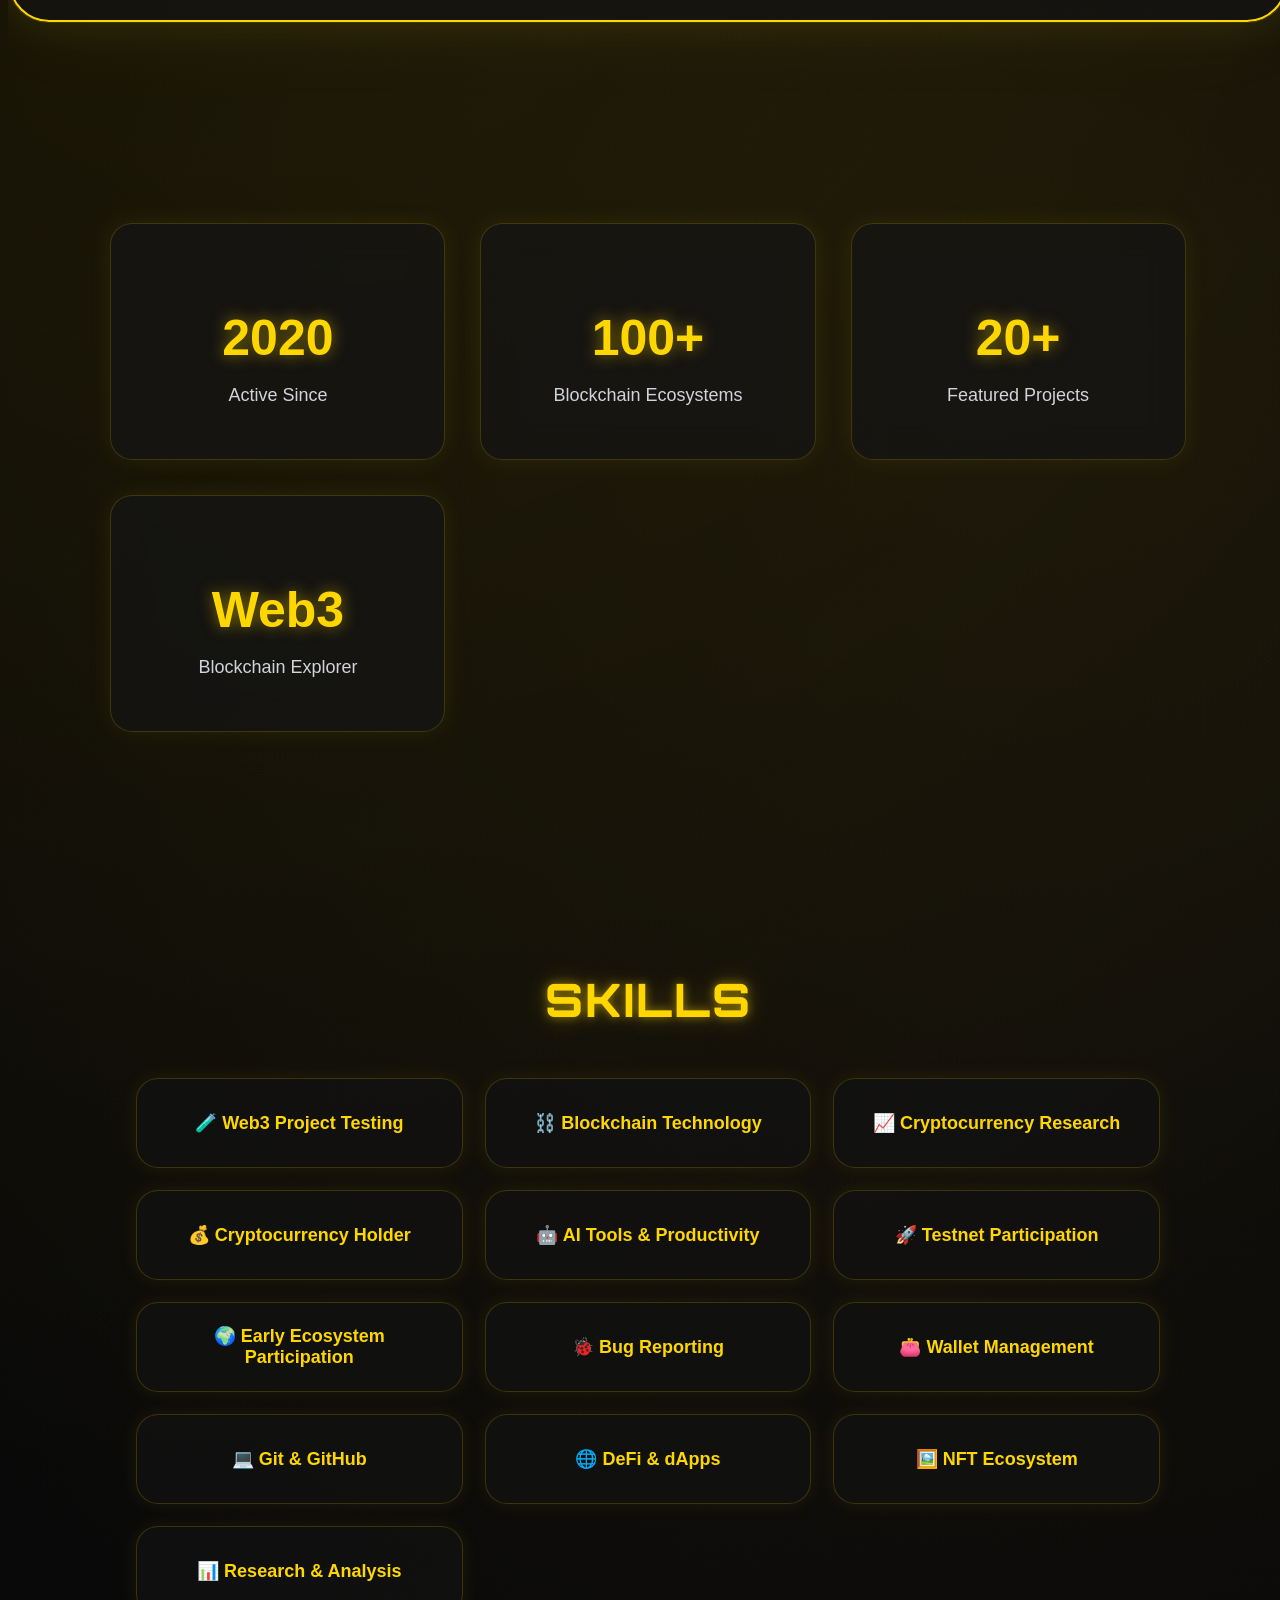
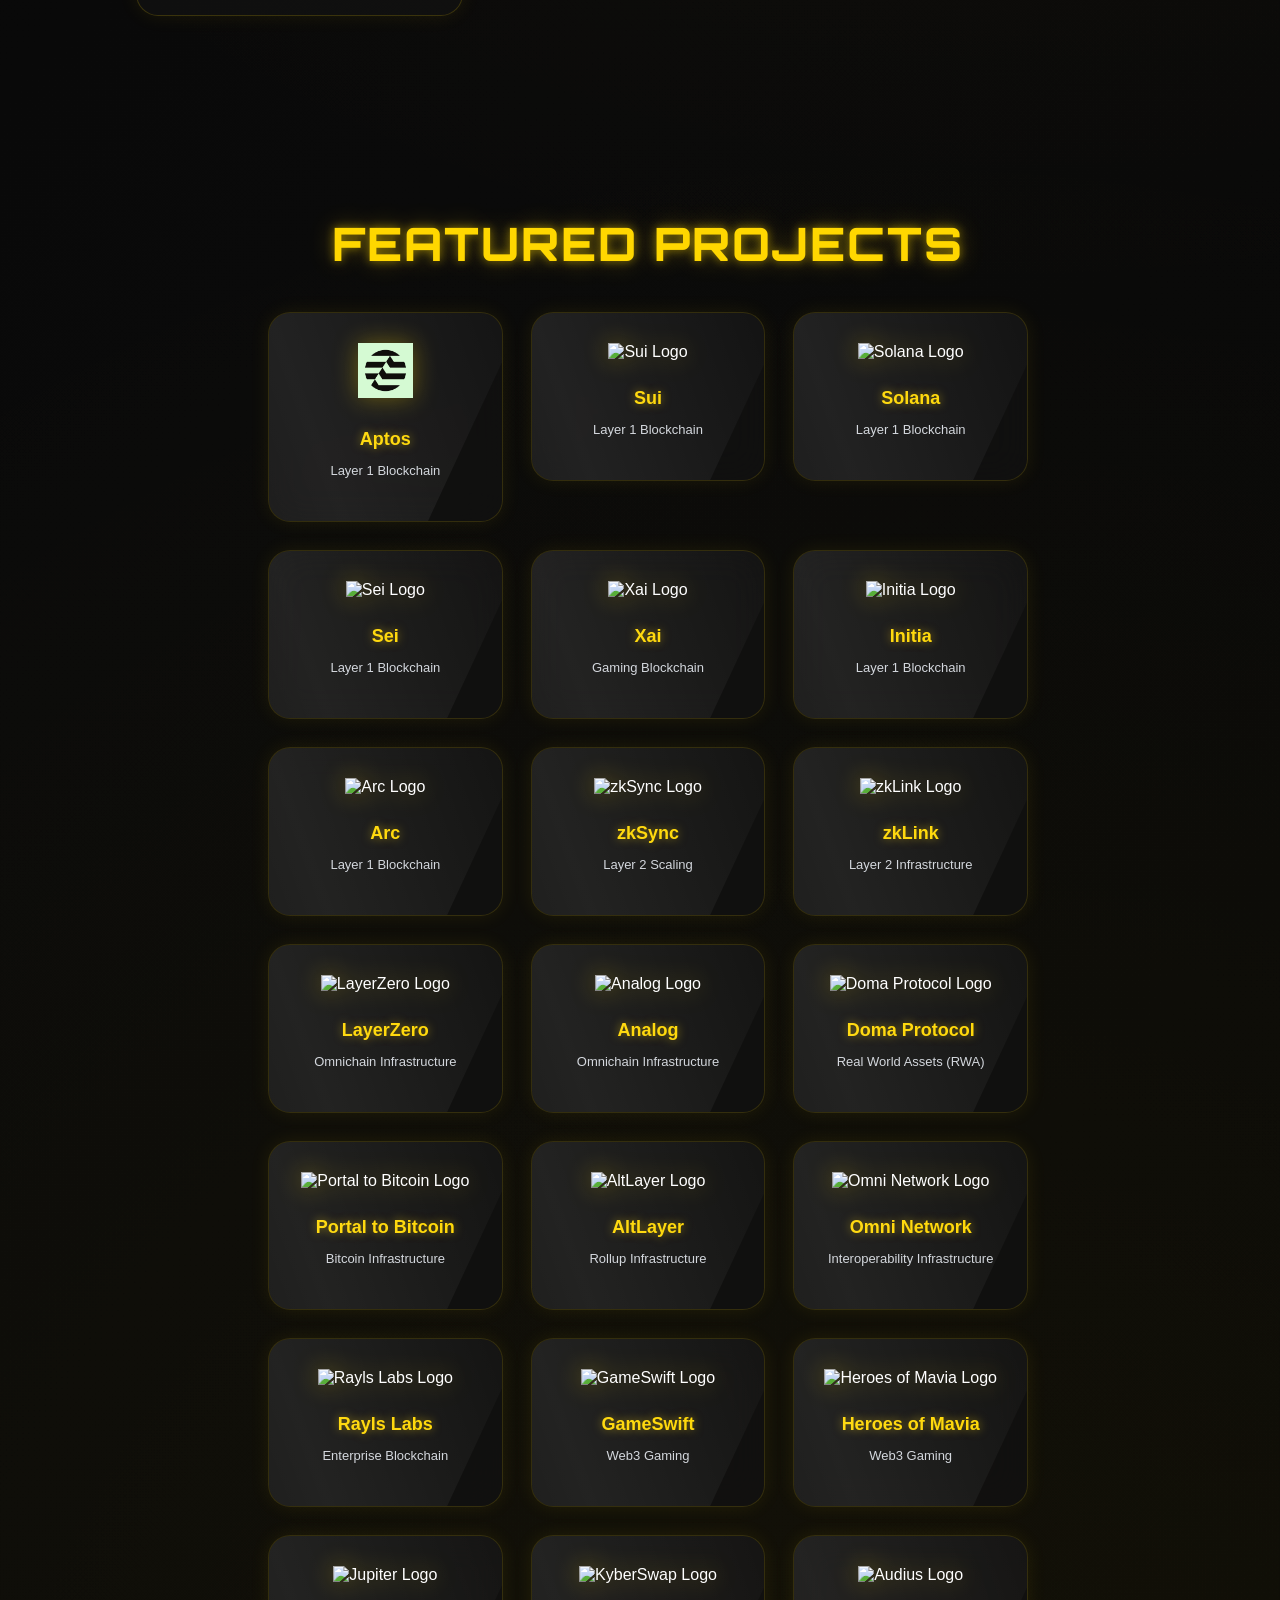
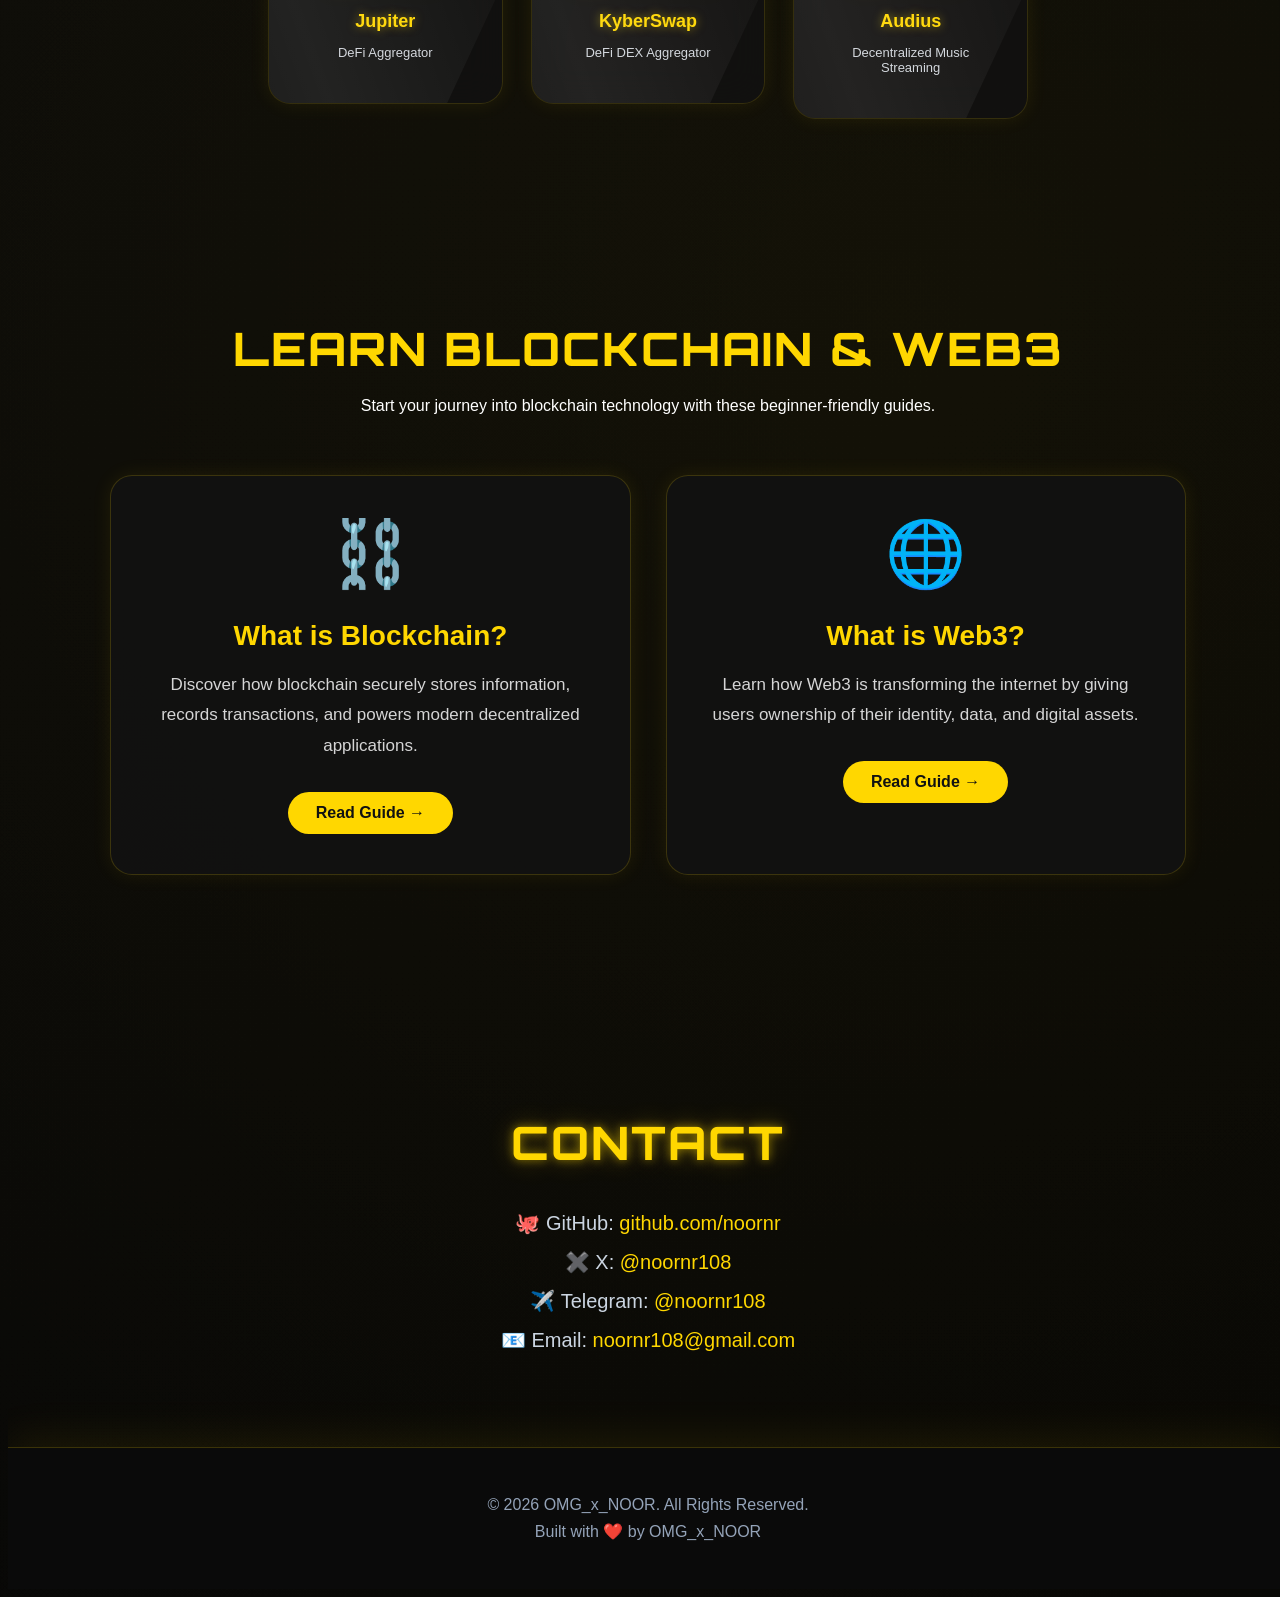
==== commit 63b0f78a: "Remove 'Contact' link from navigation Removed the 'Contact' link from the navigation menu." ====
--- a/index.html
+++ b/index.html
@@ -32,7 +32,7 @@
 <li><a href="#about">👤 About</a></li>
 <li><a href="#skills">🧠 Skills</a></li>
 <li><a href="#projects">📁 Projects</a></li>
-<li><a href="#contact">📩 Contact</a></li>
+<li><a href="#learn">📚 learn</a></li>
 </ul>
 
 <a href="#contact" class="connect-btn">
@@ -45,7 +45,7 @@
 <div class="glass-card">
 
 <div class="hero-badge">
-🚀 Active Since 2021 • 100+ Blockchain Ecosystems
+🚀 Active Since 2020 • 100+ Blockchain Ecosystems
 </div>
 
 <h1 class="name-plate">OMG_X_NOOR</h1>
@@ -57,7 +57,7 @@
 </p>
 
 <p>
-Active in the Blockchain Industry Since 2021
+Active in the Blockchain Industry Since 2020
 </p>
 
 <a href="#projects">
@@ -83,33 +83,23 @@
         <p>
             Hi, I'm <strong>OMG_x_NOOR</strong>, a Web3 Project Tester,
             Blockchain Explorer, Crypto Researcher and AI Enthusiast.
-            Active in the blockchain industry since 2021 with experience
+            Active in the blockchain industry since 2020 with experience
             across 100+ blockchain ecosystems.
         </p>
 
         <div class="intro-stats">
-            <span>🚀 Active Since 2021</span>
+            <span>🚀 Active Since 2020</span>
             <span>🌐 100+ Ecosystems</span>
             <span>📁 20+ Projects</span>
         </div>
     </div>
 
   </section>
-  <section class="profile">
-
-<h2>OMG_x_NOOR</h2>
-
-<p>Blockchain Explorer</p>
-
-<p>Active Since 2021</p>
-
-<p>100+ Blockchain Ecosystems</p>
-
-  </section>
+  
   <section class="stats">
 
 <div class="card">
-<h3>2021</h3>
+<h3>2020</h3>
 <p>Active Since</p>
 </div>
 
@@ -129,14 +119,7 @@
 </div>
 
   </section>
-<section id="about" class="about">
-
-<h2>About Me</h2>
-
-<p>
-Active in the blockchain industry since 2021, I specialize in Web3 project testing, blockchain ecosystem exploration, cryptocurrency research, decentralized applications, and AI-powered productivity.
-</p>
-</section>
+  
   <section id="skills" class="skills">
 
 <h2>Skills</h2>
@@ -395,6 +378,58 @@
 
   </section>
 
+  <!-- =========================
+Learn Blockchain & Web3
+========================= -->
+
+<section class="learn">
+
+    <h2>Learn Blockchain & Web3</h2>
+
+    <p class="section-text">
+        Start your journey into blockchain technology with these beginner-friendly guides.
+    </p>
+
+    <div class="learn-grid">
+
+        <!-- Blockchain Card -->
+        <a href="blockchain.html" class="learn-card">
+
+            <div class="learn-icon">⛓️</div>
+
+            <h3>What is Blockchain?</h3>
+
+            <p>
+                Discover how blockchain securely stores information, records transactions, and powers modern decentralized applications.
+            </p>
+
+            <span class="learn-btn">
+                Read Guide →
+            </span>
+
+        </a>
+
+        <!-- Web3 Card -->
+        <a href="web3.html" class="learn-card">
+
+            <div class="learn-icon">🌐</div>
+
+            <h3>What is Web3?</h3>
+
+            <p>
+                Learn how Web3 is transforming the internet by giving users ownership of their identity, data, and digital assets.
+            </p>
+
+            <span class="learn-btn">
+                Read Guide →
+            </span>
+
+        </a>
+
+    </div>
+
+</section>
+  
 <section id="contact" class="contact">
 
 <h2>Contact</h2>
--- a/style.css
+++ b/style.css
@@ -55,12 +55,19 @@
     letter-spacing:2px;
 }
 .logo img{
-
-width:42px;
-height:42px;
-
-filter:drop-shadow(0 0 12px gold);
-
+    width:42px;
+    height:42px;
+
+    object-fit:cover;
+
+    border-radius:50%;
+
+    border:2px solid #D4AF37;
+
+    box-shadow:
+        0 0 8px rgba(212,175,55,.35);
+
+    filter:none;
 }
 
 nav ul{
@@ -200,11 +207,6 @@
 color:#d1d5db;
 font-size:18px;
 }
-.about{
-padding:80px 10%;
-text-align:center;
-}
-.about h2,
 .skills h2,
 .projects h2,
 .contact h2{
@@ -227,13 +229,6 @@
 0 0 10px rgba(255,215,0,.5),
 0 0 25px rgba(255,215,0,.3);
 
-}
-.about p{
-max-width:900px;
-margin:auto;
-font-size:20px;
-line-height:1.8;
-color:#cbd5e1;
 }
 .projects{
 padding:80px 10%;
@@ -285,43 +280,43 @@
 }
 
 .skill-box{
-display:flex;
-flex-wrap:wrap;
-justify-content:center;
-gap:15px;
+    display:grid;
+    grid-template-columns:repeat(auto-fit,minmax(260px,1fr));
+    gap:22px;
+    max-width:1100px;
+    margin:50px auto 0;
 }
 
 .skill-box div{
-
-background:rgba(20,20,20,.75);
-
-border:1px solid rgba(255,215,0,.18);
-
-padding:18px 24px;
-
-border-radius:16px;
-
-color:#FFD700;
-
-font-weight:700;
-
-backdrop-filter:none;
--webkit-backdrop-filter:none;
-
-transition:.35s;
-
-box-shadow:0 0 15px rgba(255,215,0,.08);
-
+    display:flex;
+    align-items:center;
+    justify-content:center;
+    gap:12px;
+
+    min-height:90px;
+    padding:20px;
+
+    background:rgba(18,18,18,.82);
+
+    border:1px solid rgba(255,215,0,.18);
+    border-radius:22px;
+
+    color:#FFD700;
+    font-size:18px;
+    font-weight:700;
+    text-align:center;
+
+    box-shadow:0 0 20px rgba(255,215,0,.08);
+
+    transition:.35s;
 }
 
 .skill-box div:hover{
-
-transform:translateY(-6px);
-
-border-color:#FFD700;
-
-box-shadow:0 0 30px rgba(255,215,0,.35);
-
+    transform:translateY(-8px) scale(1.03);
+    border-color:#FFD700;
+    box-shadow:
+        0 0 25px rgba(255,215,0,.28),
+        0 0 45px rgba(255,215,0,.12);
 }
 
 .contact{
@@ -521,11 +516,6 @@
 border-color:#FFD700;
 box-shadow:0 0 45px rgba(255,215,0,.35);
 }
-.profile h2{
-color:#FFD700;
-margin-bottom:15px;
-font-family:'Orbitron',sans-serif;
-}
 
 .profile p{
 margin:10px 0;
@@ -813,9 +803,20 @@
     }
 
     .logo img{
-        width:34px;
-        height:34px;
-    }
+    width:38px;
+    height:38px;
+
+    object-fit:cover;
+
+    border-radius:50%;
+
+    border:2px solid #D4AF37;
+
+    box-shadow:
+        0 0 6px rgba(212,175,55,.3);
+
+    filter:none;
+}
 
     .connect-btn{
         display:none;
@@ -900,8 +901,18 @@
 
     .stats{
         grid-template-columns:1fr;
-    }
-
+}
+
+.skill-box{
+    grid-template-columns:1fr;
+    gap:16px;
+}
+
+.skill-box div{
+    min-height:75px;
+    font-size:17px;
+    padding:18px;
+}
     .glass-card{
         width:100%;
         max-width:100%;
@@ -1025,4 +1036,152 @@
         font-size:9px;
         line-height:1.1;
     }
-}
+
+    }
+/*=========================
+Learn Blockchain & Web3
+=========================*/
+
+.learn{
+
+max-width:1300px;
+
+margin:120px auto;
+
+padding:0 8%;
+
+text-align:center;
+
+}
+
+.learn h2{
+
+font-family:'Orbitron',sans-serif;
+
+font-size:46px;
+
+font-weight:800;
+
+color:#FFD700;
+
+margin-bottom:20px;
+
+text-transform:uppercase;
+
+letter-spacing:2px;
+
+}
+
+.learn-grid{
+
+display:grid;
+
+grid-template-columns:repeat(auto-fit,minmax(320px,1fr));
+
+gap:35px;
+
+margin-top:60px;
+
+}
+
+.learn-card{
+
+display:block;
+
+background:rgba(18,18,18,.92);
+
+border:1px solid rgba(255,215,0,.18);
+
+border-radius:22px;
+
+padding:40px;
+
+text-decoration:none;
+
+color:white;
+
+transition:.35s;
+
+box-shadow:0 0 20px rgba(255,215,0,.08);
+
+}
+
+.learn-card:hover{
+
+transform:translateY(-10px);
+
+border-color:#FFD700;
+
+box-shadow:0 0 35px rgba(255,215,0,.30);
+
+}
+
+.learn-icon{
+
+font-size:65px;
+
+margin-bottom:20px;
+
+}
+
+.learn-card h3{
+
+font-size:28px;
+
+color:#FFD700;
+
+margin-bottom:18px;
+
+}
+
+.learn-card p{
+
+font-size:17px;
+
+line-height:1.8;
+
+color:#d5d5d5;
+
+margin-bottom:30px;
+
+}
+
+.learn-btn{
+
+display:inline-block;
+
+padding:12px 28px;
+
+background:#FFD700;
+
+color:#111;
+
+border-radius:50px;
+
+font-weight:700;
+
+transition:.3s;
+
+}
+
+.learn-card:hover .learn-btn{
+
+box-shadow:0 0 20px gold;
+
+}
+
+@media(max-width:768px){
+
+.learn h2{
+
+font-size:36px;
+
+}
+
+.learn-grid{
+
+grid-template-columns:1fr;
+
+}
+
+}
